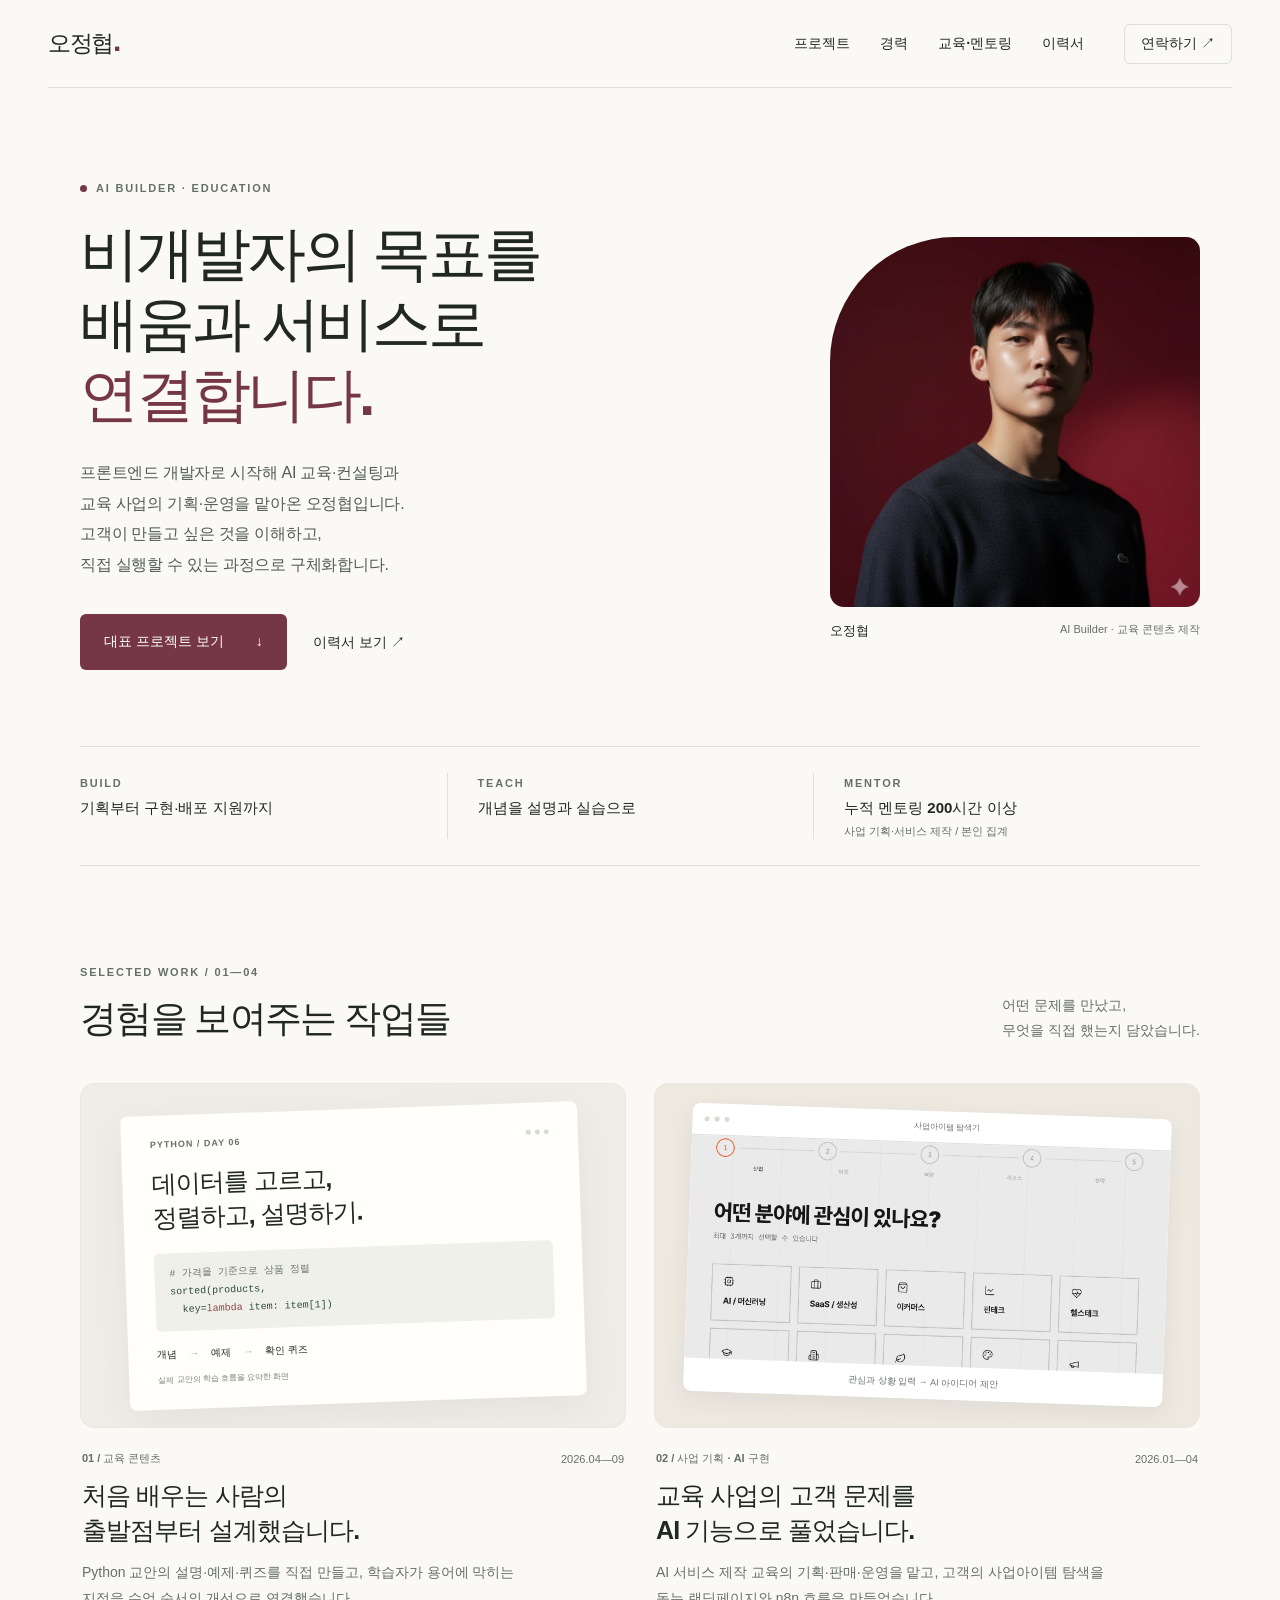
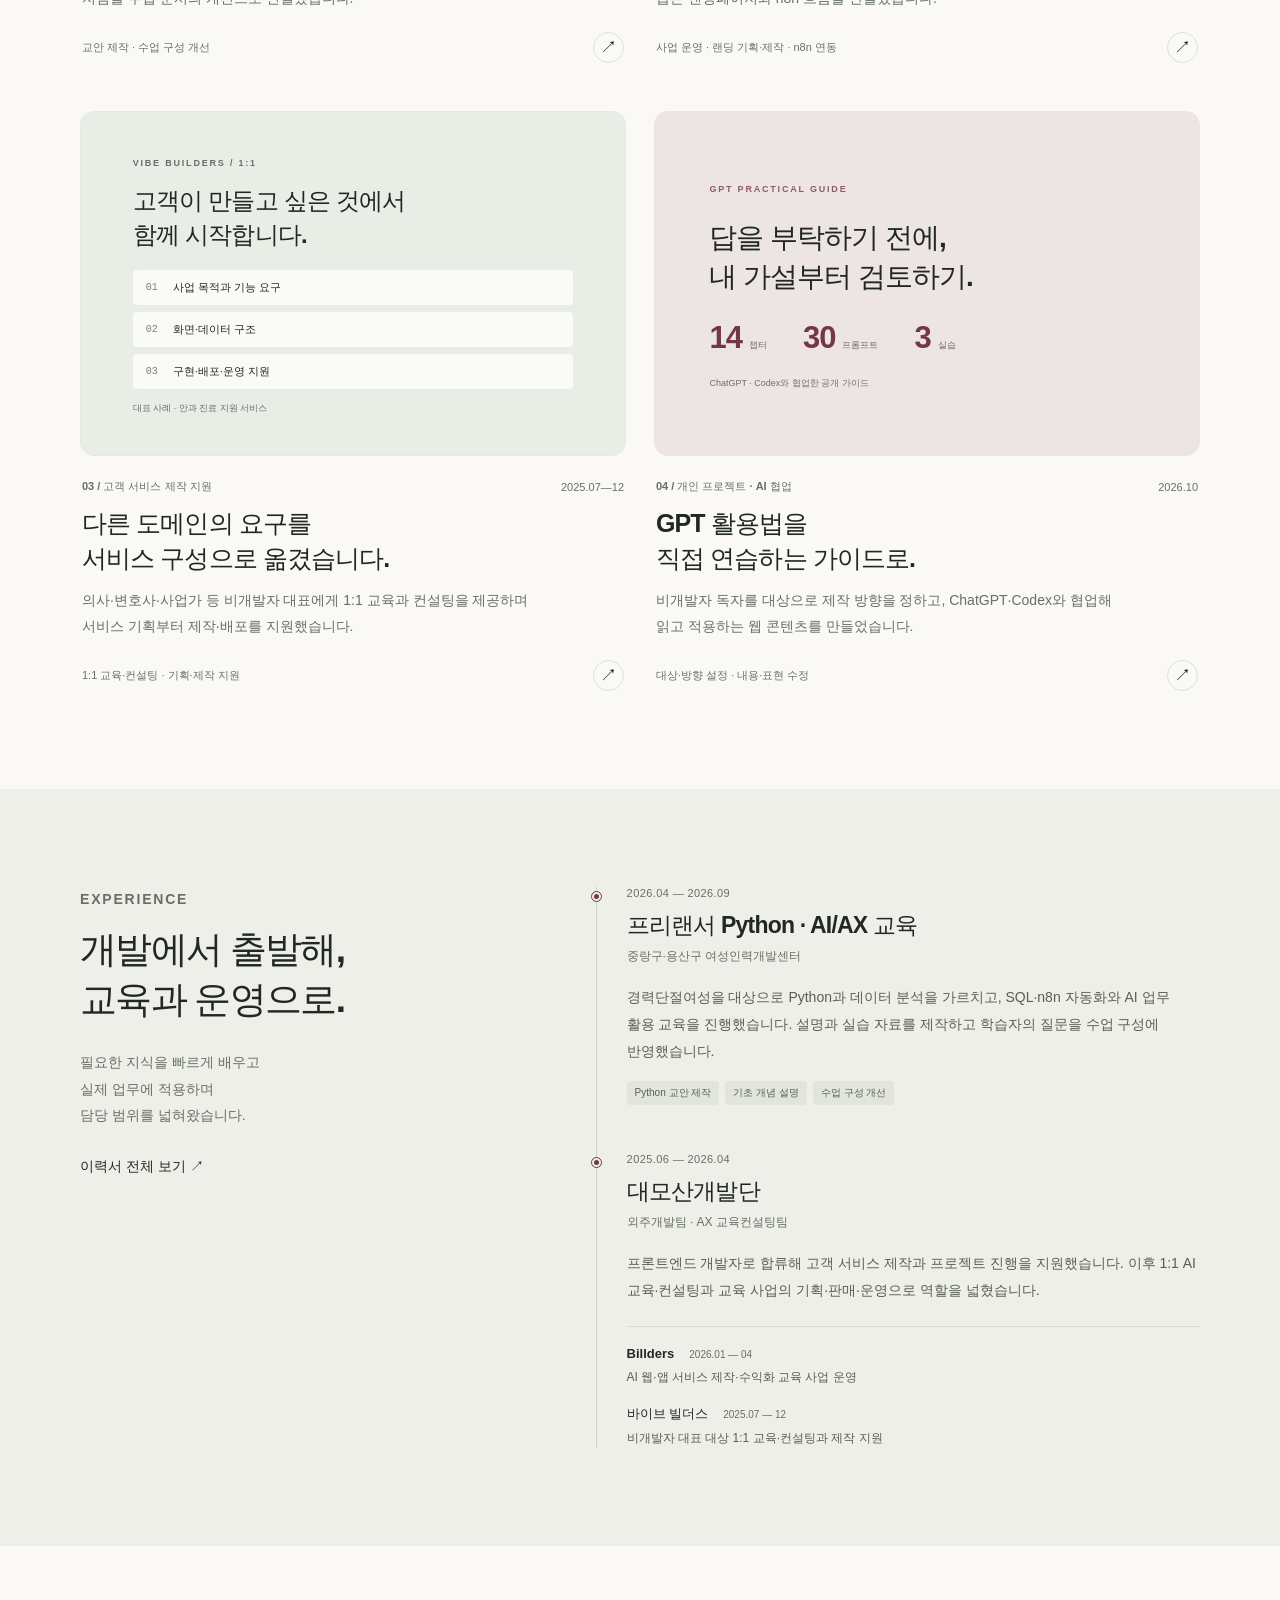
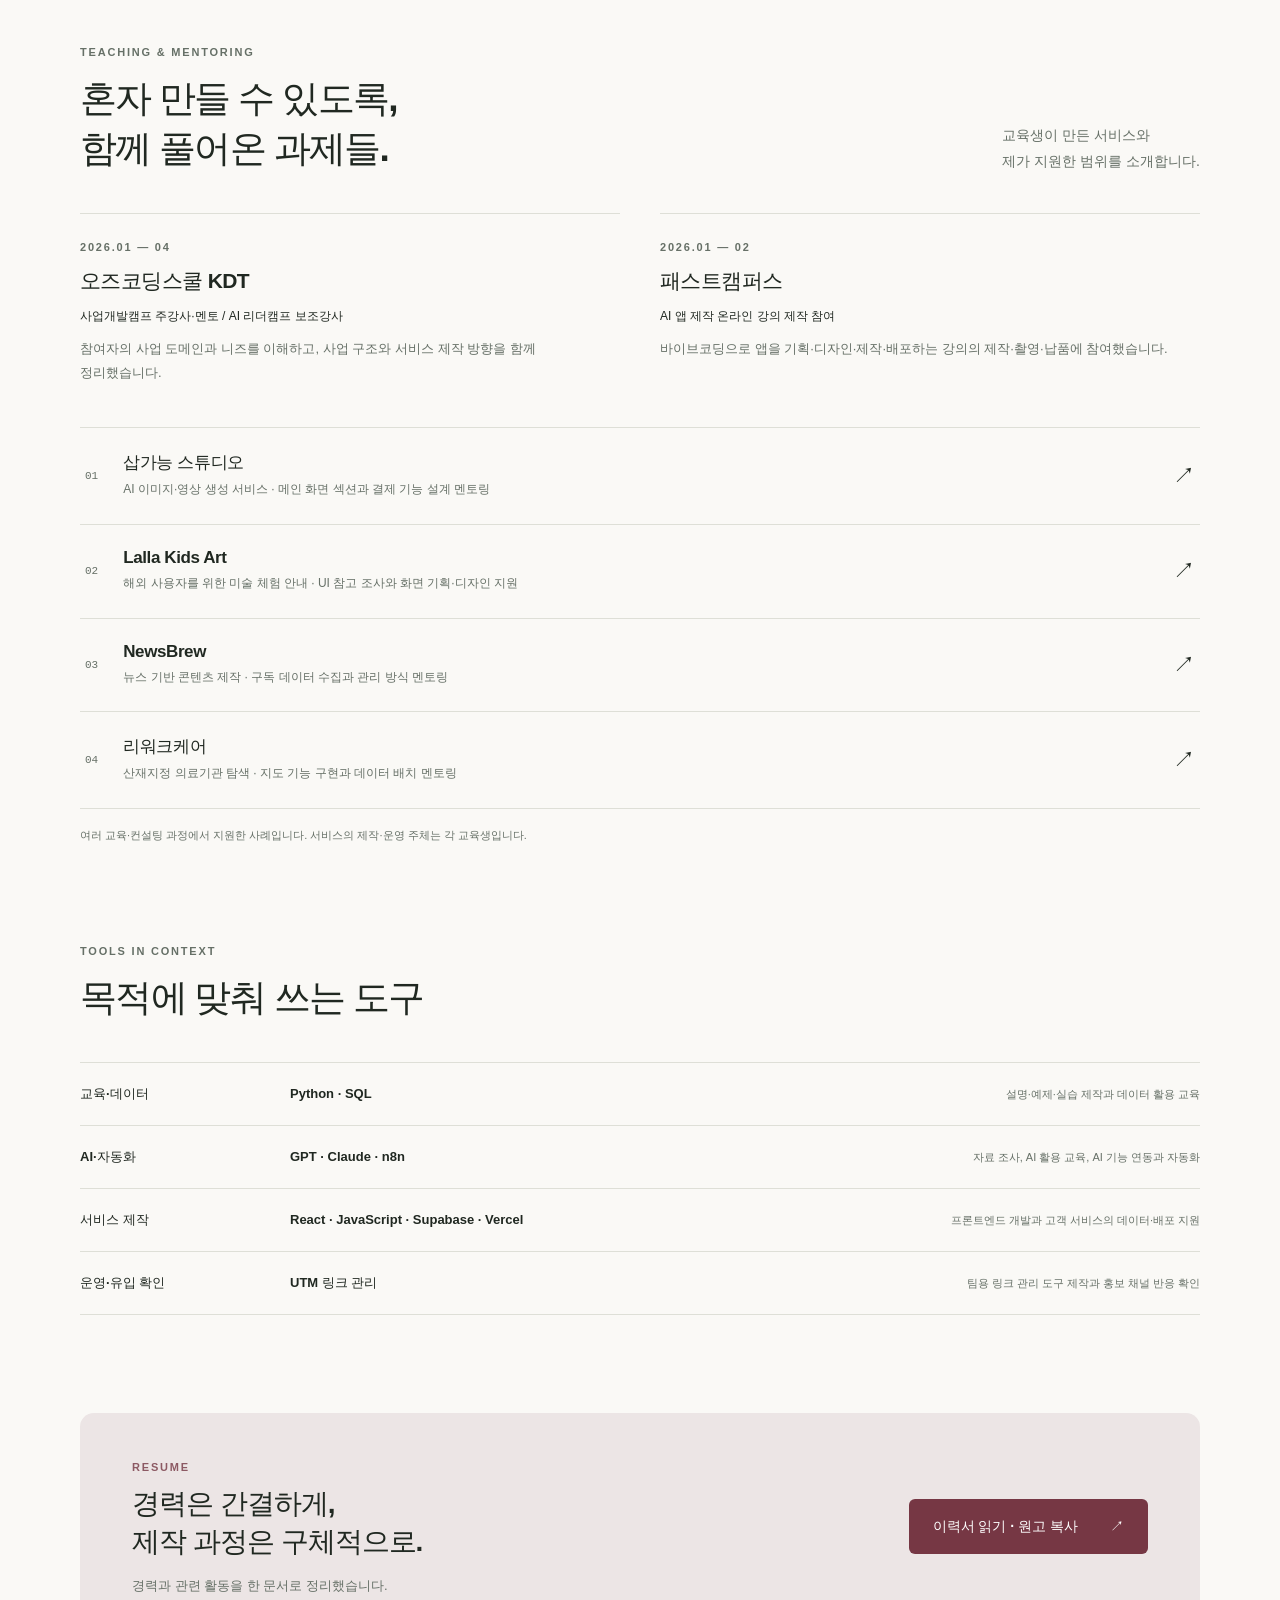
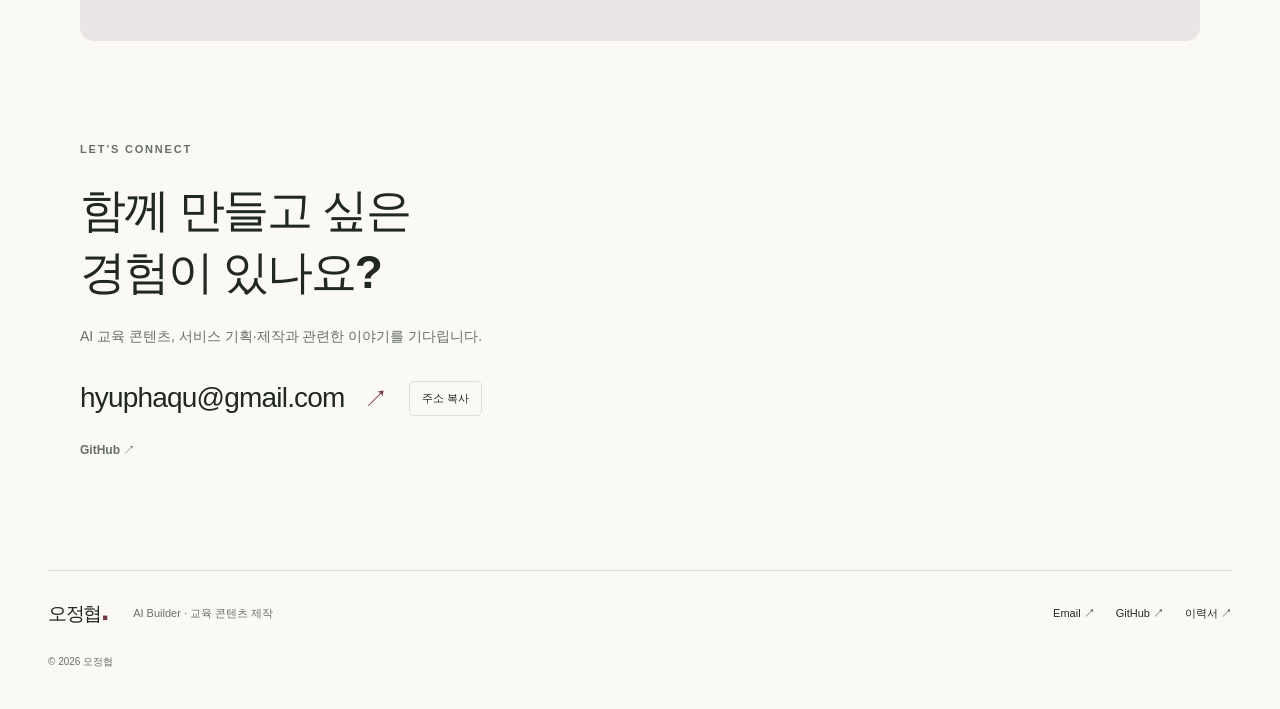
==== index.html @ 207a9ebc "Build personal portfolio with project cases and public resume" ====
<!doctype html>
<html lang="ko"><head><meta charset="utf-8"><meta name="viewport" content="width=device-width,initial-scale=1">
<title>오정협 | AI Builder · 교육 콘텐츠 제작</title><meta name="description" content="비개발자의 목표를 학습과 실제 서비스 제작으로 연결하는 오정협의 포트폴리오. Python 교안, Billders, 1:1 제작 지원과 GPT 실전 가이드를 소개합니다.">
<meta name="theme-color" content="#faf9f6"><link rel="icon" href="assets/favicon.svg" type="image/svg+xml">
<link rel="canonical" href="https://hyuphaqu.github.io/"><meta property="og:type" content="website"><meta property="og:locale" content="ko_KR">
<meta property="og:title" content="오정협 | AI Builder · 교육 콘텐츠 제작"><meta property="og:description" content="비개발자의 목표를 학습과 실제 서비스 제작으로 연결하는 오정협의 포트폴리오. Python 교안, Billders, 1:1 제작 지원과 GPT 실전 가이드를 소개합니다."><meta property="og:url" content="https://hyuphaqu.github.io/">
<meta property="og:image" content="https://hyuphaqu.github.io/assets/profile.webp"><meta name="twitter:card" content="summary">
<link rel="stylesheet" href="assets/style.css"><script defer src="assets/app.js"></script></head><body>
<a class="skip" href="#main">본문으로 건너뛰기</a><header class="header"><a class="brand" href="index.html" aria-label="오정협 홈">오정협<span class="brand-dot">.</span></a>
<button class="menu-button" aria-expanded="false" aria-controls="site-nav">메뉴 <span aria-hidden="true">+</span></button>
<nav id="site-nav" aria-label="주요 메뉴"><a href="index.html#work">프로젝트</a><a href="index.html#career">경력</a><a href="index.html#teaching">교육·멘토링</a><a href="resume/">이력서</a><a class="nav-contact" href="index.html#contact">연락하기 <span aria-hidden="true">↗</span></a></nav></header>
<main id="main"><section class="hero wrap" aria-labelledby="hero-title"><div class="hero-copy"><p class="eyebrow"><span></span> AI BUILDER · EDUCATION</p><h1 id="hero-title">비개발자의 목표를<br>배움과 서비스로<br><em>연결합니다.</em></h1><p class="hero-desc">프론트엔드 개발자로 시작해 AI 교육·컨설팅과<br class="desktop-break"> 교육 사업의 기획·운영을 맡아온 오정협입니다.<br>고객이 만들고 싶은 것을 이해하고,<br class="desktop-break"> 직접 실행할 수 있는 과정으로 구체화합니다.</p><div class="hero-actions"><a class="button primary" href="#work">대표 프로젝트 보기 <span aria-hidden="true">↓</span></a><a class="text-link" href="resume/">이력서 보기 ↗</a></div></div><figure class="hero-portrait"><div class="portrait-wrap"><img src="assets/profile.webp" alt="오정협의 버건디 배경 AI 생성 프로필" width="800" height="800" fetchpriority="high"></div><figcaption><span>오정협</span><span>AI Builder · 교육 콘텐츠 제작</span></figcaption></figure></section>
<div class="intro-strip wrap"><div><span class="mini-label">BUILD</span><p>기획부터 구현·배포 지원까지</p></div><div><span class="mini-label">TEACH</span><p>개념을 설명과 실습으로</p></div><div><span class="mini-label">MENTOR</span><p>누적 멘토링 <strong>200시간 이상</strong><small>사업 기획·서비스 제작 / 본인 집계</small></p></div></div>
<section id="work" class="section wrap"><div class="section-heading"><div><p class="eyebrow">SELECTED WORK / 01—04</p><h2>경험을 보여주는 작업들</h2></div><p>어떤 문제를 만났고,<br>무엇을 직접 했는지 담았습니다.</p></div><div class="project-grid"><a class="project-card education" href="projects/education.html"><div class="project-visual"><div class="lesson-preview"><div class="preview-top"><span>PYTHON / DAY 06</span><i></i><i></i><i></i></div><p>데이터를 고르고,<br>정렬하고, 설명하기.</p><div class="code"><span class="comment"># 가격을 기준으로 상품 정렬</span><br>sorted(products,<br>&nbsp; key=<span class="accent-code">lambda</span> item: item[1])</div><div class="lesson-path"><span>개념</span><b>→</b><span>예제</span><b>→</b><span>확인 퀴즈</span></div><small>실제 교안의 학습 흐름을 요약한 화면</small></div></div><div class="project-info"><div class="project-meta"><span>01 / 교육 콘텐츠</span><time>2026.04—09</time></div><h3>처음 배우는 사람의<br>출발점부터 설계했습니다.</h3><p>Python 교안의 설명·예제·퀴즈를 직접 만들고, 학습자가 용어에 막히는 지점을 수업 순서의 개선으로 연결했습니다.</p><div class="project-bottom"><span>교안 제작 · 수업 구성 개선</span><span class="round-arrow" aria-hidden="true">↗</span></div></div></a><a class="project-card billders" href="projects/billders.html"><div class="project-visual"><div class="browser-preview"><div class="browser-bar"><i></i><i></i><i></i><span>사업아이템 탐색기</span></div><img src="assets/ideafinder.webp" alt="관심 산업을 선택하는 사업아이템 탐색 랜딩페이지" loading="lazy"><div class="preview-caption">관심과 상황 입력 → AI 아이디어 제안</div></div></div><div class="project-info"><div class="project-meta"><span>02 / 사업 기획 · AI 구현</span><time>2026.01—04</time></div><h3>교육 사업의 고객 문제를<br>AI 기능으로 풀었습니다.</h3><p>AI 서비스 제작 교육의 기획·판매·운영을 맡고, 고객의 사업아이템 탐색을 돕는 랜딩페이지와 n8n 흐름을 만들었습니다.</p><div class="project-bottom"><span>사업 운영 · 랜딩 기획·제작 · n8n 연동</span><span class="round-arrow" aria-hidden="true">↗</span></div></div></a><a class="project-card vibe-builders" href="projects/vibe-builders.html"><div class="project-visual"><div class="service-preview"><span class="mini-label">VIBE BUILDERS / 1:1</span><p>고객이 만들고 싶은 것에서<br>함께 시작합니다.</p><div class="service-lines"><div><span>01</span> 사업 목적과 기능 요구</div><div><span>02</span> 화면·데이터 구조</div><div><span>03</span> 구현·배포·운영 지원</div></div><small>대표 사례 · 안과 진료 지원 서비스</small></div></div><div class="project-info"><div class="project-meta"><span>03 / 고객 서비스 제작 지원</span><time>2025.07—12</time></div><h3>다른 도메인의 요구를<br>서비스 구성으로 옮겼습니다.</h3><p>의사·변호사·사업가 등 비개발자 대표에게 1:1 교육과 컨설팅을 제공하며 서비스 기획부터 제작·배포를 지원했습니다.</p><div class="project-bottom"><span>1:1 교육·컨설팅 · 기획·제작 지원</span><span class="round-arrow" aria-hidden="true">↗</span></div></div></a><a class="project-card gpt-guide" href="projects/gpt-guide.html"><div class="project-visual"><div class="guide-preview"><span class="mini-label">GPT PRACTICAL GUIDE</span><p>답을 부탁하기 전에,<br>내 가설부터 검토하기.</p><div class="guide-numbers"><div><strong>14</strong><span>챕터</span></div><div><strong>30</strong><span>프롬프트</span></div><div><strong>3</strong><span>실습</span></div></div><small>ChatGPT · Codex와 협업한 공개 가이드</small></div></div><div class="project-info"><div class="project-meta"><span>04 / 개인 프로젝트 · AI 협업</span><time>2026.10</time></div><h3>GPT 활용법을<br>직접 연습하는 가이드로.</h3><p>비개발자 독자를 대상으로 제작 방향을 정하고, ChatGPT·Codex와 협업해 읽고 적용하는 웹 콘텐츠를 만들었습니다.</p><div class="project-bottom"><span>대상·방향 설정 · 내용·표현 수정</span><span class="round-arrow" aria-hidden="true">↗</span></div></div></a></div></section>
<section id="career" class="section career-section"><div class="wrap career-layout"><div class="section-heading vertical"><p class="eyebrow">EXPERIENCE</p><h2>개발에서 출발해,<br>교육과 운영으로.</h2><p>필요한 지식을 빠르게 배우고<br>실제 업무에 적용하며<br>담당 범위를 넓혀왔습니다.</p><a class="text-link" href="resume/">이력서 전체 보기 ↗</a></div><div class="timeline"><article class="career-entry"><span class="timeline-dot"></span><p class="entry-date">2026.04 — 2026.09</p><h3>프리랜서 Python · AI/AX 교육</h3><p class="entry-org">중랑구·용산구 여성인력개발센터</p><p>경력단절여성을 대상으로 Python과 데이터 분석을 가르치고, SQL·n8n 자동화와 AI 업무 활용 교육을 진행했습니다. 설명과 실습 자료를 제작하고 학습자의 질문을 수업 구성에 반영했습니다.</p><div class="tags"><span>Python 교안 제작</span><span>기초 개념 설명</span><span>수업 구성 개선</span></div></article><article class="career-entry"><span class="timeline-dot"></span><p class="entry-date">2025.06 — 2026.04</p><h3>대모산개발단</h3><p class="entry-org">외주개발팀 · AX 교육컨설팅팀</p><p>프론트엔드 개발자로 합류해 고객 서비스 제작과 프로젝트 진행을 지원했습니다. 이후 1:1 AI 교육·컨설팅과 교육 사업의 기획·판매·운영으로 역할을 넓혔습니다.</p><div class="sub-experience"><div><strong>Billders</strong><span>2026.01 — 04</span><p>AI 웹·앱 서비스 제작·수익화 교육 사업 운영</p></div><div><strong>바이브 빌더스</strong><span>2025.07 — 12</span><p>비개발자 대표 대상 1:1 교육·컨설팅과 제작 지원</p></div></div></article></div></div></section>
<section id="teaching" class="section wrap"><div class="section-heading"><div><p class="eyebrow">TEACHING & MENTORING</p><h2>혼자 만들 수 있도록,<br>함께 풀어온 과제들.</h2></div><p>교육생이 만든 서비스와<br>제가 지원한 범위를 소개합니다.</p></div><div class="teaching-summary"><article><span class="mini-label">2026.01 — 04</span><h3>오즈코딩스쿨 KDT</h3><p>사업개발캠프 주강사·멘토 / AI 리더캠프 보조강사</p><p>참여자의 사업 도메인과 니즈를 이해하고, 사업 구조와 서비스 제작 방향을 함께 정리했습니다.</p></article><article><span class="mini-label">2026.01 — 02</span><h3>패스트캠퍼스</h3><p>AI 앱 제작 온라인 강의 제작 참여</p><p>바이브코딩으로 앱을 기획·디자인·제작·배포하는 강의의 제작·촬영·납품에 참여했습니다.</p></article></div><div class="mentoring-list"><a href="https://www.sappstudio.kr/" target="_blank" rel="noopener noreferrer"><span>01</span><div><h3>삽가능 스튜디오</h3><p>AI 이미지·영상 생성 서비스 · 메인 화면 섹션과 결제 기능 설계 멘토링</p></div><b aria-hidden="true">↗</b></a><a href="https://www.lallakidsart.com/" target="_blank" rel="noopener noreferrer"><span>02</span><div><h3>Lalla Kids Art</h3><p>해외 사용자를 위한 미술 체험 안내 · UI 참고 조사와 화면 기획·디자인 지원</p></div><b aria-hidden="true">↗</b></a><a href="https://news-brew-4fe25e89.base44.app/" target="_blank" rel="noopener noreferrer"><span>03</span><div><h3>NewsBrew</h3><p>뉴스 기반 콘텐츠 제작 · 구독 데이터 수집과 관리 방식 멘토링</p></div><b aria-hidden="true">↗</b></a><a href="https://hospital-data-one.vercel.app/hospitals" target="_blank" rel="noopener noreferrer"><span>04</span><div><h3>리워크케어</h3><p>산재지정 의료기관 탐색 · 지도 기능 구현과 데이터 배치 멘토링</p></div><b aria-hidden="true">↗</b></a></div><p class="caption">여러 교육·컨설팅 과정에서 지원한 사례입니다. 서비스의 제작·운영 주체는 각 교육생입니다.</p></section>
<section class="section skills-section wrap"><div class="section-heading"><div><p class="eyebrow">TOOLS IN CONTEXT</p><h2>목적에 맞춰 쓰는 도구</h2></div></div><dl class="skill-list"><div><dt>교육·데이터</dt><dd><strong>Python · SQL</strong><span>설명·예제·실습 제작과 데이터 활용 교육</span></dd></div><div><dt>AI·자동화</dt><dd><strong>GPT · Claude · n8n</strong><span>자료 조사, AI 활용 교육, AI 기능 연동과 자동화</span></dd></div><div><dt>서비스 제작</dt><dd><strong>React · JavaScript · Supabase · Vercel</strong><span>프론트엔드 개발과 고객 서비스의 데이터·배포 지원</span></dd></div><div><dt>운영·유입 확인</dt><dd><strong>UTM 링크 관리</strong><span>팀용 링크 관리 도구 제작과 홍보 채널 반응 확인</span></dd></div></dl></section>
<section id="resume" class="resume-banner wrap"><div><p class="eyebrow">RESUME</p><h2>경력은 간결하게,<br>제작 과정은 구체적으로.</h2><p>경력과 관련 활동을 한 문서로 정리했습니다.</p></div><a class="button primary" href="resume/">이력서 읽기 · 원고 복사 <span aria-hidden="true">↗</span></a></section>
<section id="contact" class="section contact-section wrap"><p class="eyebrow">LET’S CONNECT</p><h2>함께 만들고 싶은<br>경험이 있나요?</h2><p>AI 교육 콘텐츠, 서비스 기획·제작과 관련한 이야기를 기다립니다.</p><div class="contact-actions"><a class="contact-email" href="mailto:hyuphaqu@gmail.com">hyuphaqu@gmail.com <span aria-hidden="true">↗</span></a><button class="copy-button" data-copy="hyuphaqu@gmail.com" aria-label="이메일 주소 복사">주소 복사</button></div><a class="text-link" href="https://github.com/hyuphaqu" target="_blank" rel="noopener noreferrer">GitHub <span aria-hidden="true">↗</span></a></section></main><footer class="footer"><a class="brand" href="index.html">오정협<span class="brand-dot">.</span></a><p>AI Builder · 교육 콘텐츠 제작</p><div><a href="mailto:hyuphaqu@gmail.com">Email ↗</a><a href="https://github.com/hyuphaqu" target="_blank" rel="noopener noreferrer">GitHub ↗</a><a href="resume/">이력서 ↗</a></div><small>© 2026 오정협</small></footer><div class="toast" role="status" aria-live="polite"></div></body></html>
---- assets/style.css ----
:root{--paper:#faf9f6;--white:#fff;--ink:#202821;--muted:#667067;--line:#dedfd7;--accent:#763744;--accent-dark:#5e2633;--soft:#f2ebe9;--green:#e9ede5;--radius:14px;--max:1120px;font-family:-apple-system,BlinkMacSystemFont,"Apple SD Gothic Neo","Noto Sans KR","Malgun Gothic",sans-serif;color:var(--ink);background:var(--paper);font-synthesis:none;scroll-behavior:smooth;scroll-padding-top:100px}
*{box-sizing:border-box}body{margin:0}a{color:inherit;text-decoration:none}button{font:inherit;cursor:pointer}img{display:block;max-width:100%;height:auto}button,a{-webkit-tap-highlight-color:transparent}::selection{background:#e9d4d9;color:#36171e}a:focus-visible,button:focus-visible{outline:3px solid var(--accent);outline-offset:5px}button{color:inherit}h1,h2,h3,p,figure,dl,dd{margin:0}p{word-break:keep-all;overflow-wrap:anywhere}h1,h2,h3{word-break:keep-all}button:disabled{cursor:default}em{font-style:normal;color:var(--accent)}.wrap{width:min(var(--max),calc(100% - 96px));margin-inline:auto}.header{height:88px;display:flex;justify-content:space-between;align-items:center;width:min(1280px,calc(100% - 96px));margin:auto;border-bottom:1px solid var(--line);position:relative;z-index:10}.brand{font-size:23px;font-weight:800;letter-spacing:-1.3px;white-space:nowrap}.brand-dot{color:var(--accent);font-size:30px;line-height:0}.header nav{display:flex;gap:30px;align-items:center;font-size:14px;font-weight:550}.header nav a{padding-block:9px}.header nav a:hover,.text-link:hover,.back-link:hover{color:var(--accent)}.header nav .nav-contact{margin-left:10px;padding:10px 16px;border:1px solid var(--line);border-radius:6px}.menu-button{display:none}.skip{position:absolute;top:-100px;left:16px;padding:10px;background:var(--ink);color:white;z-index:100}.skip:focus{top:16px}.hero{padding-top:92px;padding-bottom:76px;display:grid;grid-template-columns:1fr 370px;gap:70px;align-items:center}.eyebrow,.mini-label{font-size:11px;letter-spacing:1.8px;font-weight:700;line-height:1.5;color:var(--muted)}.eyebrow{display:flex;align-items:center;gap:9px;margin-bottom:22px}.hero .eyebrow span{width:7px;height:7px;border-radius:50%;background:var(--accent)}h1{font-size:clamp(42px,4.6vw,61px);letter-spacing:-3.2px;line-height:1.2;font-weight:750}.hero-desc{font-size:16px;line-height:1.9;margin-top:28px;color:#525c54;letter-spacing:-.25px}.hero-actions{display:flex;align-items:center;gap:26px;margin-top:34px}.button{display:inline-flex;align-items:center;justify-content:center;gap:32px;font-weight:650;font-size:14px;padding:17px 23px;border-radius:6px;transition:background .15s,transform .15s;border:1px solid transparent;line-height:1.4}.button:hover{transform:translateY(-2px)}.primary{background:var(--accent);color:white}.primary:hover{background:var(--accent-dark)}.secondary{border-color:var(--line);background:transparent}.secondary:hover{background:var(--green)}.text-link{font-size:14px;line-height:1.6;font-weight:650;display:inline-block;text-underline-offset:5px}.hero-portrait{padding-top:28px}.portrait-wrap{border-radius:125px 14px 14px 14px;overflow:hidden;background:#62232d;aspect-ratio:1}.hero-portrait img{width:100%;height:100%;object-fit:cover}.hero-portrait figcaption{display:flex;justify-content:space-between;gap:12px;padding-top:15px;font-size:11px;color:var(--muted)}.hero-portrait figcaption span:first-child{font-size:13px;color:var(--ink);font-weight:700}.intro-strip{display:grid;grid-template-columns:1fr 1fr 1.15fr;border-top:1px solid var(--line);border-bottom:1px solid var(--line);padding-block:26px;gap:30px}.intro-strip>div+div{border-left:1px solid var(--line);padding-left:30px}.intro-strip p{font-size:15px;line-height:1.5;margin-top:6px}.intro-strip small{display:block;font-size:11px;color:var(--muted);margin-top:3px}.intro-strip strong{font-weight:700}.section{padding-block:98px}.section-heading{display:flex;justify-content:space-between;align-items:end;gap:40px;margin-bottom:39px}.section-heading .eyebrow{margin-bottom:13px}h2{font-size:37px;letter-spacing:-1.7px;line-height:1.35;font-weight:700}.section-heading>p{font-size:14px;line-height:1.8;color:var(--muted)}.project-grid{display:grid;grid-template-columns:1fr 1fr;gap:48px 28px}.project-card{display:flex;flex-direction:column;min-width:0}.project-visual{aspect-ratio:1.58;border-radius:var(--radius);overflow:hidden;display:flex;align-items:center;justify-content:center;position:relative;background:#f0ede7;border:1px solid #e9e7e0;transition:transform .25s}.project-card:hover .project-visual{transform:translateY(-4px)}.project-info{padding:23px 2px 0}.project-meta{display:flex;align-items:center;justify-content:space-between;gap:15px;font-size:11px;font-weight:600;color:var(--muted)}.project-meta time{white-space:nowrap;font-size:11px;font-weight:450;font-variant-numeric:tabular-nums}.project-info h3{font-size:25px;letter-spacing:-.9px;line-height:1.4;margin-top:12px}.project-info>p{font-size:14px;color:var(--muted);line-height:1.85;margin-top:12px;max-width:470px}.project-bottom{display:flex;align-items:center;justify-content:space-between;gap:16px;margin-top:20px;font-size:11px;color:var(--muted)}.round-arrow{border:1px solid var(--line);border-radius:50%;width:31px;height:31px;display:grid;place-items:center;font-size:17px;color:var(--ink);transition:background .15s,color .15s}.project-card:hover .round-arrow{background:var(--accent);color:white;border-color:var(--accent)}.lesson-preview{padding:24px 29px;background:#fffefb;width:84%;border-radius:7px;box-shadow:0 12px 40px #343d3210;transform:rotate(-2deg)}.preview-top{display:flex;align-items:center;gap:4px;font-size:9px;font-weight:650;letter-spacing:1px;color:var(--muted)}.preview-top span{margin-right:auto}.preview-top i,.browser-bar i{width:5px;height:5px;background:#d8dbd1;border-radius:50%;display:inline-block}.lesson-preview>p{font-size:25px;line-height:1.35;letter-spacing:-1px;font-weight:700;margin-block:18px}.code{font:10px/1.8 ui-monospace,SFMono-Regular,monospace;background:#eff1e9;padding:12px 15px;border-radius:5px;color:#304c38}.comment{color:#6c766b}.accent-code{color:#91424c}.lesson-path{display:flex;align-items:center;gap:12px;margin-top:16px;font-size:10px}.lesson-path b{color:#a7b2a2;font-weight:400}.lesson-preview>small{font-size:8px;display:block;margin-top:13px;color:#7b8278}.billders .project-visual{background:#ede9e1}.browser-preview{width:88%;border-radius:8px;overflow:hidden;box-shadow:0 8px 22px #342c1712;background:white;transform:rotate(2deg)}.browser-bar{background:#fff;padding:10px 12px;display:flex;gap:5px;align-items:center;border-bottom:1px solid #ddd}.browser-bar span{font-size:8px;color:var(--muted);margin:auto}.browser-preview img{width:100%;aspect-ratio:2.15;object-fit:cover;object-position:top}.preview-caption{font-size:9px;text-align:center;padding:10px;color:var(--muted);background:#fff}.vibe-builders .project-visual{background:#e8ede6}.service-preview{width:81%}.service-preview .mini-label{font-size:9px}.service-preview>p{font-size:24px;line-height:1.4;font-weight:700;letter-spacing:-.8px;margin:14px 0 19px}.service-lines{display:grid;gap:7px}.service-lines>div{display:flex;align-items:center;gap:15px;background:#fafbf7;padding:10px 13px;border-radius:4px;font-size:11px}.service-lines span{color:#75856f;font:10px ui-monospace,monospace}.service-preview>small{font-size:9px;display:block;margin-top:13px;color:var(--muted)}.gpt-guide .project-visual{background:#ece4e5}.guide-preview{width:80%;padding:5px 0}.guide-preview .mini-label{color:#925b65;font-size:9px}.guide-preview>p{font-size:28px;font-weight:700;letter-spacing:-1px;line-height:1.4;margin-top:22px}.guide-numbers{display:flex;margin-top:23px;gap:36px}.guide-numbers>div{display:flex;align-items:baseline;gap:7px}.guide-numbers strong{font-size:31px;font-weight:600;color:var(--accent);letter-spacing:-1px}.guide-numbers span{font-size:9px;color:#776b6b}.guide-preview>small{font-size:9px;color:#776b6b;display:block;margin-top:21px}.career-section{background:#eeefe8}.career-layout{display:grid;grid-template-columns:1fr 1.42fr;gap:90px}.section-heading.vertical{display:block;align-self:start;margin:0}.vertical>p:not(.eyebrow){margin-top:24px;line-height:1.9}.vertical>.text-link{margin-top:26px}.timeline{border-left:1px solid #cdd3c6}.career-entry{padding-left:30px;position:relative;padding-bottom:48px}.career-entry:last-child{padding-bottom:0}.timeline-dot{position:absolute;left:-5px;top:5px;width:9px;height:9px;border-radius:50%;background:var(--accent);border:2px solid #eeefe8;outline:1px solid var(--accent)}.entry-date{font-size:11px;color:var(--muted);font-variant-numeric:tabular-nums;letter-spacing:.4px}.career-entry h3{font-size:23px;letter-spacing:-.8px;line-height:1.4;margin-top:10px}.entry-org{font-size:12px;color:var(--muted);margin-top:7px}.career-entry>p:not(.entry-date):not(.entry-org){font-size:14px;color:#576151;line-height:1.9;margin-top:19px}.tags{display:flex;gap:6px;flex-wrap:wrap;margin-top:17px}.tags>span{font-size:10px;padding:5px 8px;background:#e2e5db;border-radius:4px;color:#576151}.sub-experience{border-top:1px solid #d7dacf;margin-top:22px}.sub-experience>div{padding-top:17px}.sub-experience strong{font-size:13px}.sub-experience span{font-size:10px;color:var(--muted);margin-left:15px}.sub-experience p{font-size:12px;margin-top:5px;color:#576151;line-height:1.7}.teaching-summary{display:grid;grid-template-columns:1fr 1fr;gap:40px;margin-bottom:42px}.teaching-summary article{border-top:1px solid var(--line);padding-top:23px}.teaching-summary h3{font-size:21px;letter-spacing:-.6px;margin-top:12px}.teaching-summary p{font-size:13px;line-height:1.85;color:var(--muted);margin-top:10px}.teaching-summary p:first-of-type{color:var(--ink);font-size:12px}.mentoring-list{border-top:1px solid var(--line)}.mentoring-list>a{display:flex;gap:25px;align-items:center;padding:23px 5px;border-bottom:1px solid var(--line);transition:padding .15s}.mentoring-list>a:hover{padding-inline:12px;color:var(--accent)}.mentoring-list>a>span{font-size:11px;color:var(--muted);font-family:ui-monospace,monospace}.mentoring-list h3{font-size:17px;letter-spacing:-.4px}.mentoring-list p{font-size:12px;color:var(--muted);line-height:1.8;margin-top:5px}.mentoring-list b{margin-left:auto;font-size:22px;font-weight:400}.caption{font-size:11px;color:var(--muted);line-height:1.85;margin-top:16px}.skills-section{padding-top:0}.skill-list{border-top:1px solid var(--line)}.skill-list>div{display:grid;grid-template-columns:180px 1fr;border-bottom:1px solid var(--line);padding:22px 0;align-items:baseline;gap:30px}.skill-list dt{font-size:13px;font-weight:600}.skill-list dd{display:flex;justify-content:space-between;gap:25px;font-size:12px;align-items:baseline}.skill-list strong{font-size:13px;font-weight:550}.skill-list dd span{font-size:11px;color:var(--muted)}.resume-banner{display:flex;align-items:center;justify-content:space-between;background:#ece5e5;padding:46px 52px;border-radius:var(--radius);gap:30px}.resume-banner h2{font-size:28px;letter-spacing:-1px}.resume-banner p:last-child{font-size:13px;color:var(--muted);margin-top:16px}.resume-banner .eyebrow{margin-bottom:10px;color:#8c5963}.contact-section{padding-top:100px;padding-bottom:110px}.contact-section h2{font-size:46px;letter-spacing:-2px}.contact-section>p:not(.eyebrow){font-size:14px;color:var(--muted);margin-top:21px;line-height:1.8}.contact-actions{display:flex;align-items:center;gap:22px;margin-top:31px;flex-wrap:wrap}.contact-email{font-size:28px;font-weight:500;letter-spacing:-.8px}.contact-email span{color:var(--accent);font-size:24px;margin-left:12px}.copy-button{border:1px solid var(--line);border-radius:5px;background:transparent;padding:9px 12px;font-size:11px;white-space:nowrap}.copy-button:hover{background:var(--green)}.contact-section>.text-link{margin-top:25px;color:var(--muted);font-size:12px}.footer{border-top:1px solid var(--line);width:min(1280px,calc(100% - 96px));margin:auto;padding:30px 0 40px;display:flex;align-items:center;gap:25px;flex-wrap:wrap}.footer .brand{font-size:19px}.footer p{font-size:11px;color:var(--muted)}.footer>div{margin-left:auto;display:flex;gap:21px;font-size:11px}.footer small{font-size:10px;color:var(--muted);width:100%;margin-top:3px}.toast{position:fixed;left:50%;bottom:25px;transform:translate(-50%,15px);opacity:0;pointer-events:none;color:white;background:var(--ink);padding:13px 20px;border-radius:7px;font-size:13px;transition:.2s;z-index:100;max-width:calc(100% - 30px);text-align:center}.toast.show{opacity:1;transform:translate(-50%,0)}
.case-main{padding-top:38px}.back-link{font-size:12px;color:var(--muted)}.case-hero{padding:52px 0 43px;border-bottom:1px solid var(--line)}.case-hero h1{font-size:47px;line-height:1.3;letter-spacing:-2.4px;max-width:900px}.case-lead{font-size:18px;color:var(--muted);line-height:1.9;max-width:760px;margin-top:24px}.case-facts{display:grid;grid-template-columns:1fr 1fr;gap:26px 40px;margin-top:39px;max-width:850px}.case-facts dt{font-size:10px;color:var(--muted);letter-spacing:.4px;margin-bottom:8px}.case-facts dd{font-size:13px;line-height:1.8}.case-body{max-width:850px;margin:auto}.case-section{padding:61px 0 59px;border-bottom:1px solid var(--line)}.case-section h2{font-size:32px;letter-spacing:-1.4px;line-height:1.4}.case-section>p:not(.eyebrow):not(.caption){font-size:15px;line-height:2;margin-top:22px;color:#535e54}.case-section .eyebrow{margin-bottom:16px}.case-section>.text-link,.case-section>.button{margin-top:25px}.case-section .caption{margin-top:20px}.case-section code{font:13px ui-monospace,monospace;background:#ecefe7;padding:2px 4px;border-radius:3px}.case-section.takeaway{border-bottom:0}.evidence{margin:30px 0}.evidence>a{display:block;background:#f1f0eb;border:1px solid var(--line);border-radius:8px;padding:16px;overflow:hidden}.evidence img{width:100%;border-radius:2px}.evidence figcaption{font-size:11px;color:var(--muted);line-height:1.8;margin-top:12px}.evidence figcaption span{display:block;color:#7f857c;font-size:10px}.step-flow{display:flex;align-items:stretch;gap:13px;margin:29px 0;background:#eeefe8;padding:25px;border-radius:8px}.step-flow>div{flex:1;min-width:0}.step-flow b{display:block;font-size:10px;color:var(--accent);font-family:ui-monospace,monospace}.step-flow strong{display:block;font-size:16px;line-height:1.4;margin-top:10px}.step-flow span{display:block;font-size:11px;color:var(--muted);line-height:1.7;margin-top:6px}.step-flow i{align-self:center;font-size:18px;color:#939f8f;font-style:normal}.comparison{display:grid;grid-template-columns:1fr 1fr;margin-top:28px;border-top:1px solid var(--line);border-bottom:1px solid var(--line)}.comparison>div{padding:25px 24px 25px 0}.comparison>div+div{padding-left:24px;border-left:1px solid var(--line)}.comparison h3{font-size:18px;line-height:1.6;letter-spacing:-.5px;margin-top:12px}.comparison p{font-size:13px;line-height:1.9;color:var(--muted);margin-top:10px}.journey{display:grid;grid-template-columns:1fr 1fr;gap:12px;margin-top:28px}.journey>div{background:#eeefe8;padding:22px;border-radius:6px;display:flex;flex-direction:column;gap:9px}.journey strong{font-size:13px}.journey span{font-size:12px;line-height:1.9;color:var(--muted)}.journey .journey-goal{grid-column:span 2;background:#ece5e5}.role-list{margin-top:28px;border-top:1px solid var(--line)}.role-list>div{display:grid;grid-template-columns:140px 1fr;gap:20px;border-bottom:1px solid var(--line);padding:20px 0;font-size:13px;line-height:1.9}.role-list dt{font-weight:650}.role-list dd{color:var(--muted)}.question-list{margin-top:28px}.question-list article{display:grid;grid-template-columns:35px 1fr;gap:7px 15px;padding:23px 0;border-top:1px solid var(--line)}.question-list span{font-size:12px;color:var(--accent);grid-row:span 2}.question-list h3{font-size:18px;line-height:1.6}.question-list p{font-size:13px;line-height:1.9;color:var(--muted)}.guide-totals{display:grid;grid-template-columns:repeat(4,1fr);border-block:1px solid var(--line);padding:30px 0;margin-top:30px}.guide-totals>div{display:flex;flex-direction:column;gap:10px}.guide-totals strong{font-size:43px;color:var(--accent);font-weight:600;letter-spacing:-2px}.guide-totals span{font-size:12px;color:var(--muted)}.next-project{border-top:1px solid var(--line);margin-top:35px;padding:32px 0 65px;display:grid;grid-template-columns:1fr auto;gap:13px}.next-project>span{font-size:11px;color:var(--muted);grid-column:1}.next-project strong{font-size:24px;line-height:1.5;letter-spacing:-.8px}.next-project b{grid-column:2;grid-row:1/3;align-self:center;font-size:35px;font-weight:400}.next-project:hover{color:var(--accent)}
.resume-shell{max-width:900px;padding-block:55px 80px}.resume-tools{display:flex;gap:10px;justify-content:space-between;align-items:center;margin-bottom:35px;flex-wrap:wrap}.resume-tools p{font-size:12px;color:var(--muted);line-height:1.8}.resume-tool-actions{display:flex;gap:8px;flex-wrap:wrap}.resume-tool-actions .button{padding:12px 16px;font-size:12px;gap:12px}.resume-document{background:#fff;padding:60px 58px;border:1px solid var(--line);box-shadow:0 5px 30px #25302205}.resume-document h1{font-size:40px;letter-spacing:-1.8px}.resume-role{font-size:16px;font-weight:650;margin-top:14px}.resume-contacts{display:flex;gap:5px 15px;flex-wrap:wrap;font-size:12px;color:var(--muted);margin-top:23px;line-height:1.8}.resume-intro{border-top:1px solid var(--ink);padding-top:23px;margin-top:26px;font-size:14px;line-height:1.95;color:#4a544c}.resume-document section{margin-top:38px}.resume-document h2{font-size:12px;letter-spacing:2.2px;border-bottom:1px solid var(--line);padding-bottom:10px;margin-bottom:22px;color:#5f6a60}.resume-document h3{font-size:19px;letter-spacing:-.5px;line-height:1.5}.resume-item{margin-top:25px}.resume-item:first-of-type{margin-top:0}.resume-item-heading{display:flex;justify-content:space-between;gap:20px;align-items:baseline}.resume-item-heading time{font-size:11px;color:var(--muted);white-space:nowrap}.resume-item .role{font-size:12px;color:var(--muted);margin-top:5px;line-height:1.8}.resume-item .summary{font-size:13px;line-height:1.95;color:#5c665d;margin-top:11px}.resume-item ul{margin:12px 0 0;padding-left:17px;font-size:13px;line-height:1.9}.resume-item li+li{margin-top:8px}.resume-skills{display:grid;gap:13px}.resume-skills>div{display:grid;grid-template-columns:115px 1fr;gap:15px;font-size:12px;line-height:1.85}.resume-skills dt{color:var(--muted)}.resume-links{font-size:12px;line-height:1.9;display:grid;gap:8px}.resume-links a{text-decoration:underline;text-underline-offset:4px}.resume-footnote{font-size:11px;color:var(--muted);line-height:1.9;margin-top:20px}
@media(min-width:1500px){.hero{padding-top:110px;padding-bottom:90px;gap:110px;grid-template-columns:1fr 380px}.header{height:96px}.hero-portrait{padding-top:25px}}
@media(max-width:1050px){.header nav{gap:20px}.hero{grid-template-columns:1fr 310px;gap:45px;padding-top:70px}.hero h1{font-size:49px}.hero-desc{font-size:15px}.hero-actions{gap:20px}.hero-actions .button{padding:15px 19px;gap:20px}.career-layout{gap:60px}.skill-list>div{grid-template-columns:140px 1fr}.skill-list dd{display:grid;gap:5px}.guide-preview>p{font-size:25px}.lesson-preview{padding:21px 24px}.lesson-preview>p{font-size:23px}.guide-numbers{gap:28px}.service-preview>p{font-size:22px}}
@media(max-width:800px){.wrap{width:calc(100% - 48px)}.header{width:calc(100% - 48px);height:74px}.header nav{gap:17px;font-size:12px}.header nav .nav-contact{margin-left:0;padding:8px 10px}.hero{grid-template-columns:1fr 250px;gap:35px;padding-top:60px;padding-bottom:55px}.hero h1{font-size:40px;letter-spacing:-2.2px}.hero-desc{font-size:14px}.hero-actions{align-items:start;flex-direction:column;gap:16px;margin-top:25px}.hero-portrait figcaption{display:block}.hero-portrait figcaption span{display:block;line-height:1.7}.intro-strip{gap:15px}.intro-strip>div+div{padding-left:15px}.intro-strip p{font-size:12px}.intro-strip small{font-size:9px}.section{padding-block:70px}.section-heading h2{font-size:30px}.section-heading>p{font-size:12px}.project-grid{gap:36px 22px}.project-info h3{font-size:21px}.project-info>p{font-size:12px}.project-meta{font-size:10px;display:block;line-height:1.9}.project-meta time{font-size:10px}.project-bottom{font-size:9px}.round-arrow{width:27px;height:27px;flex:none}.project-visual{aspect-ratio:1.25}.lesson-preview{padding:18px 17px;width:87%}.lesson-preview>p{font-size:21px;margin-block:13px}.lesson-path{gap:8px;font-size:9px}.lesson-preview>small{font-size:7px}.code{font-size:9px;padding:9px 10px}.preview-top{font-size:8px}.browser-preview{width:90%}.browser-preview img{aspect-ratio:1.6;object-position:top left;object-fit:cover}.preview-caption{font-size:8px}.service-preview{width:83%}.service-preview>p{font-size:21px}.service-lines>div{font-size:10px;padding:9px 10px}.guide-preview>p{font-size:23px}.guide-numbers{gap:22px;margin-top:18px}.guide-numbers>div{display:block}.guide-numbers span{display:block}.guide-numbers strong{font-size:27px}.guide-preview>small{font-size:8px;margin-top:16px}.career-layout{grid-template-columns:1fr 1.4fr;gap:40px}.career-layout h2{font-size:29px}.career-entry{padding-left:22px}.career-entry h3{font-size:20px}.career-entry>p:not(.entry-date):not(.entry-org){font-size:12px}.vertical>p:not(.eyebrow){font-size:12px}.teaching-summary{gap:28px}.teaching-summary h3{font-size:19px}.teaching-summary p{font-size:12px}.resume-banner{padding:35px;gap:25px}.resume-banner h2{font-size:25px}.resume-banner .button{padding:15px;gap:15px;font-size:12px}.contact-section h2{font-size:38px}.contact-email{font-size:25px}.footer{width:calc(100% - 48px);gap:20px}.footer p{font-size:10px}.case-hero h1{font-size:38px}.case-lead{font-size:16px}.case-section h2{font-size:29px}.case-section>p:not(.eyebrow):not(.caption){font-size:14px}.resume-document{padding:42px 34px}.resume-shell{padding-top:35px}.skills-section{padding-top:0}}
@media(max-width:600px){.header{height:68px}.header .brand{font-size:22px}.menu-button{display:flex;gap:15px;align-items:center;padding:8px 0 8px 12px;border:0;background:transparent;font-size:12px}.menu-button span{font-size:22px;line-height:1;font-weight:300;transition:transform .2s}.menu-button[aria-expanded=true] span{transform:rotate(45deg)}.header nav{position:absolute;display:none;top:67px;left:-24px;right:-24px;background:var(--paper);padding:20px 24px 24px;border-bottom:1px solid var(--line);box-shadow:0 15px 15px #20282008;flex-direction:column;align-items:stretch;gap:4px;font-size:14px}.header nav.open{display:flex}.header nav a{padding:13px 0}.header nav .nav-contact{border:0;padding:13px 0;margin:0;color:var(--accent)}.hero{display:flex;flex-direction:column;align-items:stretch;gap:34px;padding-top:46px;padding-bottom:35px}.hero .eyebrow{font-size:10px;margin-bottom:22px}.hero h1{font-size:46px;line-height:1.2;letter-spacing:-2.7px}.hero-desc{font-size:14px;line-height:1.95;margin-top:25px}.desktop-break{display:none}.hero-actions{flex-direction:row;align-items:center;gap:23px;flex-wrap:wrap;margin-top:28px}.hero-actions .button{font-size:12px;padding:15px 17px;gap:19px}.hero-actions .text-link{font-size:12px}.hero-portrait{padding:0;display:flex;gap:21px;align-items:center}.portrait-wrap{width:112px;flex:none;aspect-ratio:1;border-radius:32px 6px 6px 6px}.hero-portrait figcaption{padding:0}.hero-portrait figcaption span:first-child{font-size:16px}.hero-portrait figcaption span:last-child{font-size:11px;margin-top:3px}.intro-strip{grid-template-columns:1fr;padding:20px 0;gap:14px}.intro-strip>div{display:grid;grid-template-columns:70px 1fr;align-items:baseline;gap:12px}.intro-strip>div+div{padding-left:0;border:0}.intro-strip .mini-label{font-size:10px}.intro-strip p{margin:0;font-size:13px}.intro-strip small{font-size:10px;margin-top:3px}.section{padding-block:57px}.section-heading{align-items:start;display:block;margin-bottom:28px}.section-heading h2{font-size:29px;letter-spacing:-1.4px}.section-heading>p{margin-top:17px;font-size:12px;line-height:1.8}.section-heading>p br{display:none}.eyebrow{font-size:10px;letter-spacing:1.5px}.project-grid{grid-template-columns:1fr;gap:34px}.project-visual{aspect-ratio:1.5}.project-meta{display:flex;font-size:10px}.project-info{padding-top:18px}.project-info h3{font-size:24px;letter-spacing:-.9px;margin-top:9px}.project-info>p{font-size:13px;line-height:1.9;margin-top:10px}.project-bottom{font-size:10px;margin-top:16px}.lesson-preview{width:82%;padding:20px 22px}.lesson-preview>p{font-size:24px}.code{font-size:9px}.preview-top{font-size:8px}.lesson-path{font-size:9px;gap:12px;margin-top:12px}.lesson-preview>small{font-size:7px;margin-top:10px}.browser-preview{width:86%}.browser-preview img{aspect-ratio:2.1}.browser-bar{padding:8px 10px}.preview-caption{padding:8px}.service-preview>p{font-size:23px;margin:12px 0 14px}.service-lines{gap:6px}.service-lines>div{font-size:10px;padding:8px 11px}.service-preview>small{font-size:8px;margin-top:11px}.guide-preview>p{font-size:27px;margin-top:18px}.guide-numbers{gap:34px;margin-top:20px}.guide-numbers>div{display:flex;gap:7px}.guide-numbers strong{font-size:31px}.guide-numbers span{font-size:9px}.guide-preview>small{font-size:8px;margin-top:19px}.career-layout{grid-template-columns:1fr;gap:33px}.career-layout h2{font-size:30px}.vertical>p:not(.eyebrow){font-size:13px;margin-top:17px}.vertical>p br{display:none}.vertical>.text-link{margin-top:17px;font-size:12px}.timeline{margin-left:4px}.career-entry{padding-left:23px;padding-bottom:34px}.career-entry h3{font-size:21px}.career-entry>p:not(.entry-date):not(.entry-org){font-size:13px;margin-top:14px}.teaching-summary{grid-template-columns:1fr;gap:27px;margin-bottom:30px}.teaching-summary p{font-size:13px}.teaching-summary article{padding-top:20px}.mentoring-list>a{gap:16px;padding-block:21px}.mentoring-list h3{font-size:16px}.mentoring-list p{font-size:11px;line-height:1.8}.mentoring-list>a>span{font-size:10px}.mentoring-list b{font-size:21px}.caption{font-size:10px}.skills-section{padding-top:0}.skill-list>div{grid-template-columns:1fr;gap:9px;padding-block:20px}.skill-list dt{font-size:11px;color:var(--muted)}.skill-list strong{font-size:13px}.skill-list dd span{font-size:11px}.resume-banner{flex-direction:column;align-items:stretch;padding:30px 26px;gap:25px}.resume-banner h2{font-size:26px}.resume-banner p:last-child{font-size:12px;margin-top:12px}.resume-banner .button{align-self:start}.contact-section h2{font-size:37px}.contact-section>p:not(.eyebrow){font-size:12px;line-height:1.9;max-width:285px}.contact-email{font-size:23px;letter-spacing:-.7px}.contact-email span{font-size:20px;margin-left:5px}.contact-actions{gap:17px;margin-top:25px}.copy-button{font-size:10px;padding:8px 10px}.footer{padding:26px 0;gap:14px}.footer p{width:calc(100% - 100px);margin-left:auto;text-align:right;font-size:9px}.footer>div{margin-left:0;width:100%;font-size:10px;gap:22px}.footer small{font-size:9px;margin-top:4px}.case-main{padding-top:25px}.back-link{font-size:11px}.case-hero{padding:36px 0 31px}.case-hero .eyebrow{font-size:9px}.case-hero h1{font-size:33px;line-height:1.4;letter-spacing:-1.7px}.case-lead{font-size:14px;line-height:1.95;margin-top:20px}.case-facts{grid-template-columns:1fr;gap:17px;margin-top:29px}.case-facts>div{display:grid;grid-template-columns:70px 1fr;gap:13px}.case-facts dt{font-size:10px;line-height:1.8;margin:0}.case-facts dd{font-size:12px;line-height:1.9}.case-section{padding:40px 0}.case-section .eyebrow{font-size:9px;margin-bottom:14px}.case-section h2{font-size:26px;letter-spacing:-1.2px;line-height:1.45}.case-section>p:not(.eyebrow):not(.caption){font-size:13px;line-height:2;margin-top:19px}.step-flow{flex-direction:column;padding:22px;gap:12px;margin:23px 0}.step-flow>div{display:grid;grid-template-columns:25px 1fr;gap:5px 10px}.step-flow strong{font-size:15px;margin:0}.step-flow b{grid-row:span 2;padding-top:4px}.step-flow span{grid-column:2;font-size:11px;margin:0}.step-flow i{transform:rotate(90deg);font-size:17px;margin:0;align-self:start;margin-left:29px}.comparison{grid-template-columns:1fr;margin-top:24px}.comparison>div{padding:23px 0}.comparison>div+div{border-left:0;border-top:1px solid var(--line);padding-left:0}.comparison h3{font-size:17px;margin-top:10px}.comparison p{font-size:12px}.comparison .mini-label{font-size:10px}.evidence{margin:24px 0}.evidence>a{padding:8px}.evidence figcaption{font-size:10px}.evidence figcaption span{font-size:9px}.journey{grid-template-columns:1fr}.journey .journey-goal{grid-column:auto}.journey>div{padding:19px}.journey span{font-size:11px}.role-list>div{grid-template-columns:1fr;gap:6px;padding-block:17px;font-size:12px}.question-list article{grid-template-columns:23px 1fr;gap:7px 10px}.question-list h3{font-size:17px}.question-list p{font-size:12px}.guide-totals{grid-template-columns:1fr 1fr;gap:30px}.guide-totals strong{font-size:37px}.guide-totals span{font-size:11px}.next-project{margin-top:15px;padding:26px 0 45px}.next-project strong{font-size:20px}.next-project b{font-size:27px}.resume-shell{width:calc(100% - 28px);padding-block:28px 50px}.resume-tools{gap:16px;margin-inline:10px;margin-bottom:23px}.resume-document{padding:32px 23px}.resume-document h1{font-size:34px}.resume-role{font-size:13px;line-height:1.7}.resume-contacts{font-size:11px;margin-top:18px}.resume-intro{font-size:12px;line-height:1.95;margin-top:21px;padding-top:21px}.resume-document section{margin-top:30px}.resume-document h2{font-size:10px;letter-spacing:1.8px;margin-bottom:18px}.resume-item-heading{display:block}.resume-item-heading h3{font-size:17px}.resume-item-heading time{font-size:10px;display:block;margin-top:5px}.resume-item .role{font-size:11px}.resume-item .summary,.resume-item ul{font-size:12px}.resume-item li+li{margin-top:8px}.resume-skills>div{grid-template-columns:1fr;gap:3px;font-size:11px}.resume-links{font-size:11px;overflow-wrap:anywhere}.resume-footnote{font-size:10px}}
@media(max-width:360px){.wrap{width:calc(100% - 36px)}.header{width:calc(100% - 36px)}.hero h1{font-size:41px}.hero-actions{gap:17px}.project-visual{aspect-ratio:1.35}.contact-email{font-size:21px}.lesson-preview>p{font-size:22px}.service-preview>p{font-size:21px}.guide-preview>p{font-size:24px}}
@media(prefers-reduced-motion:reduce){:root{scroll-behavior:auto}*,*:before,*:after{animation:none!important;transition:none!important}}
@media print{body{background:#fff}.header,.footer,.resume-tools,.toast,.skip{display:none!important}.resume-shell{width:100%;max-width:none;padding:0}.resume-document{padding:0;border:0;box-shadow:none;font-size:10pt}.resume-document h1{font-size:25pt}.resume-document h2{font-size:10pt}.resume-document section{margin-top:22px}.resume-item{break-inside:avoid}.resume-item ul,.resume-item .summary,.resume-intro{font-size:10pt}.resume-document a{color:#000;text-decoration:none}@page{size:A4;margin:18mm}}
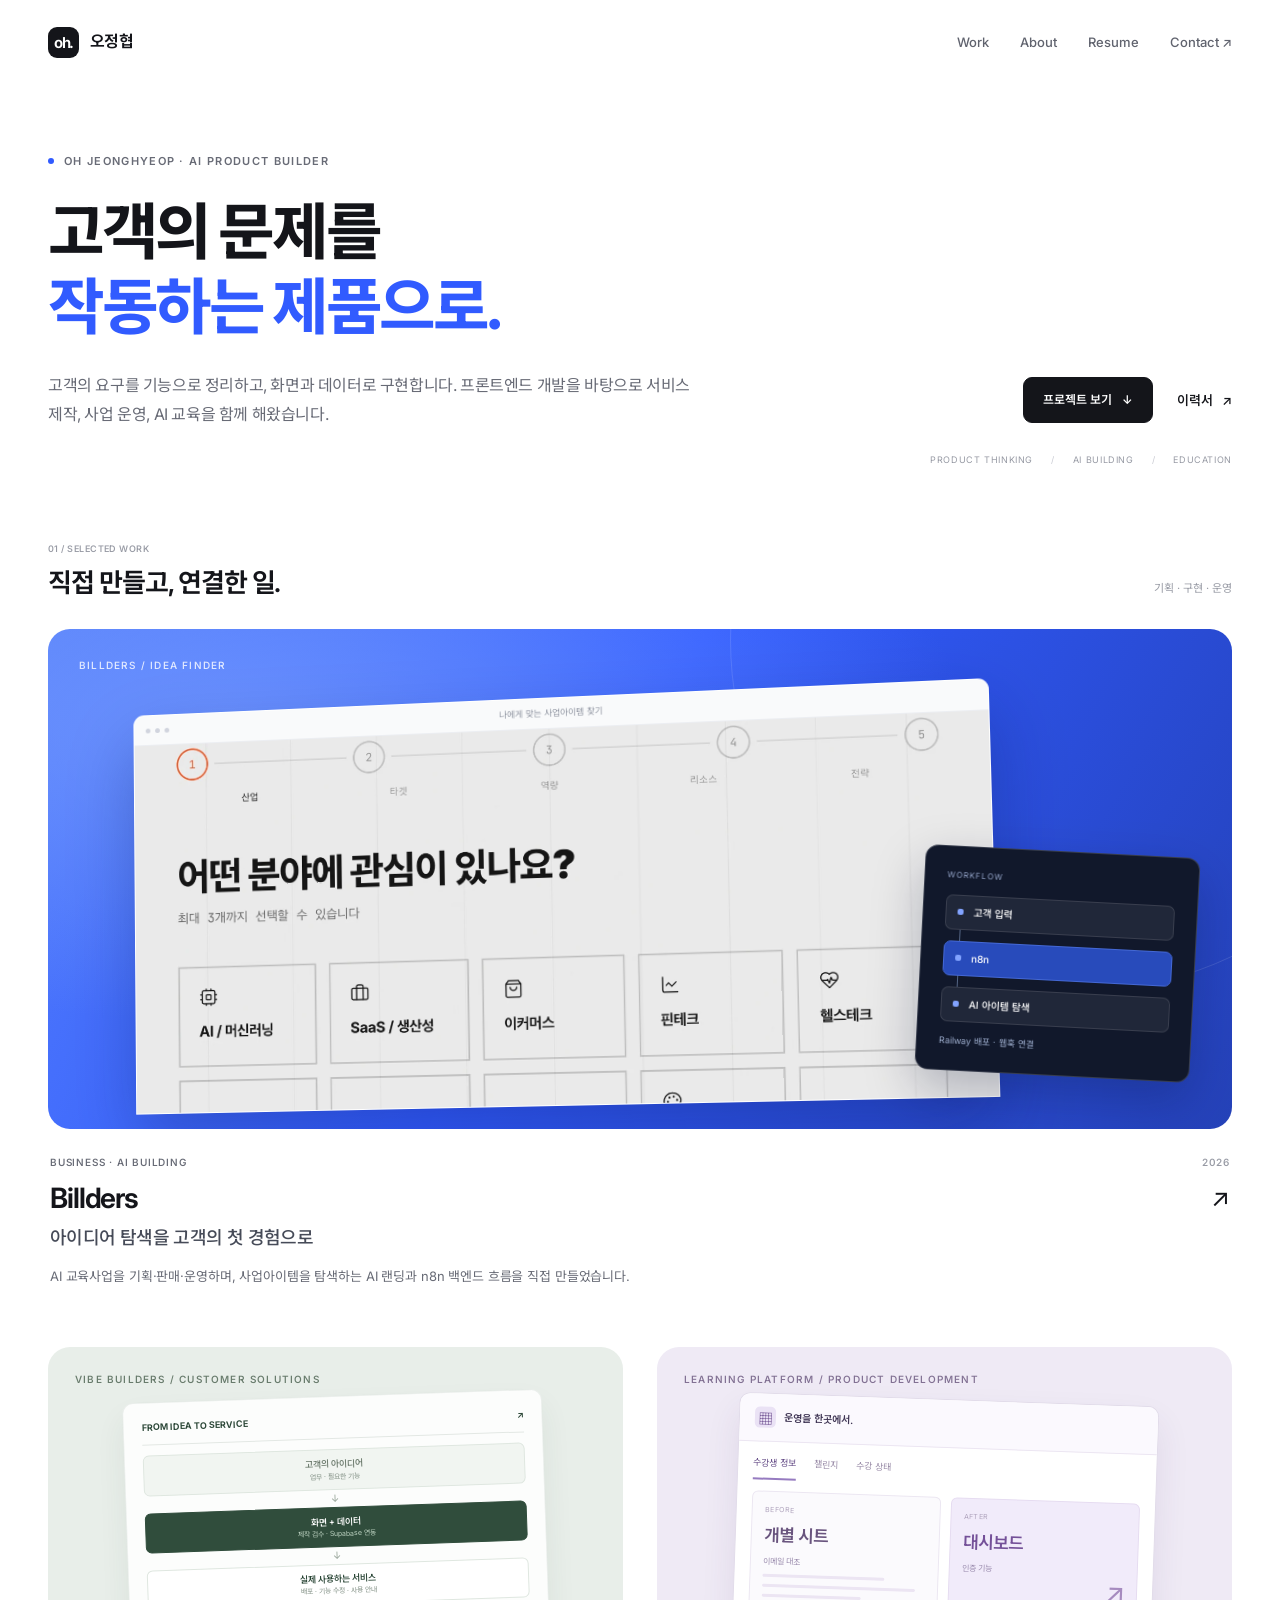
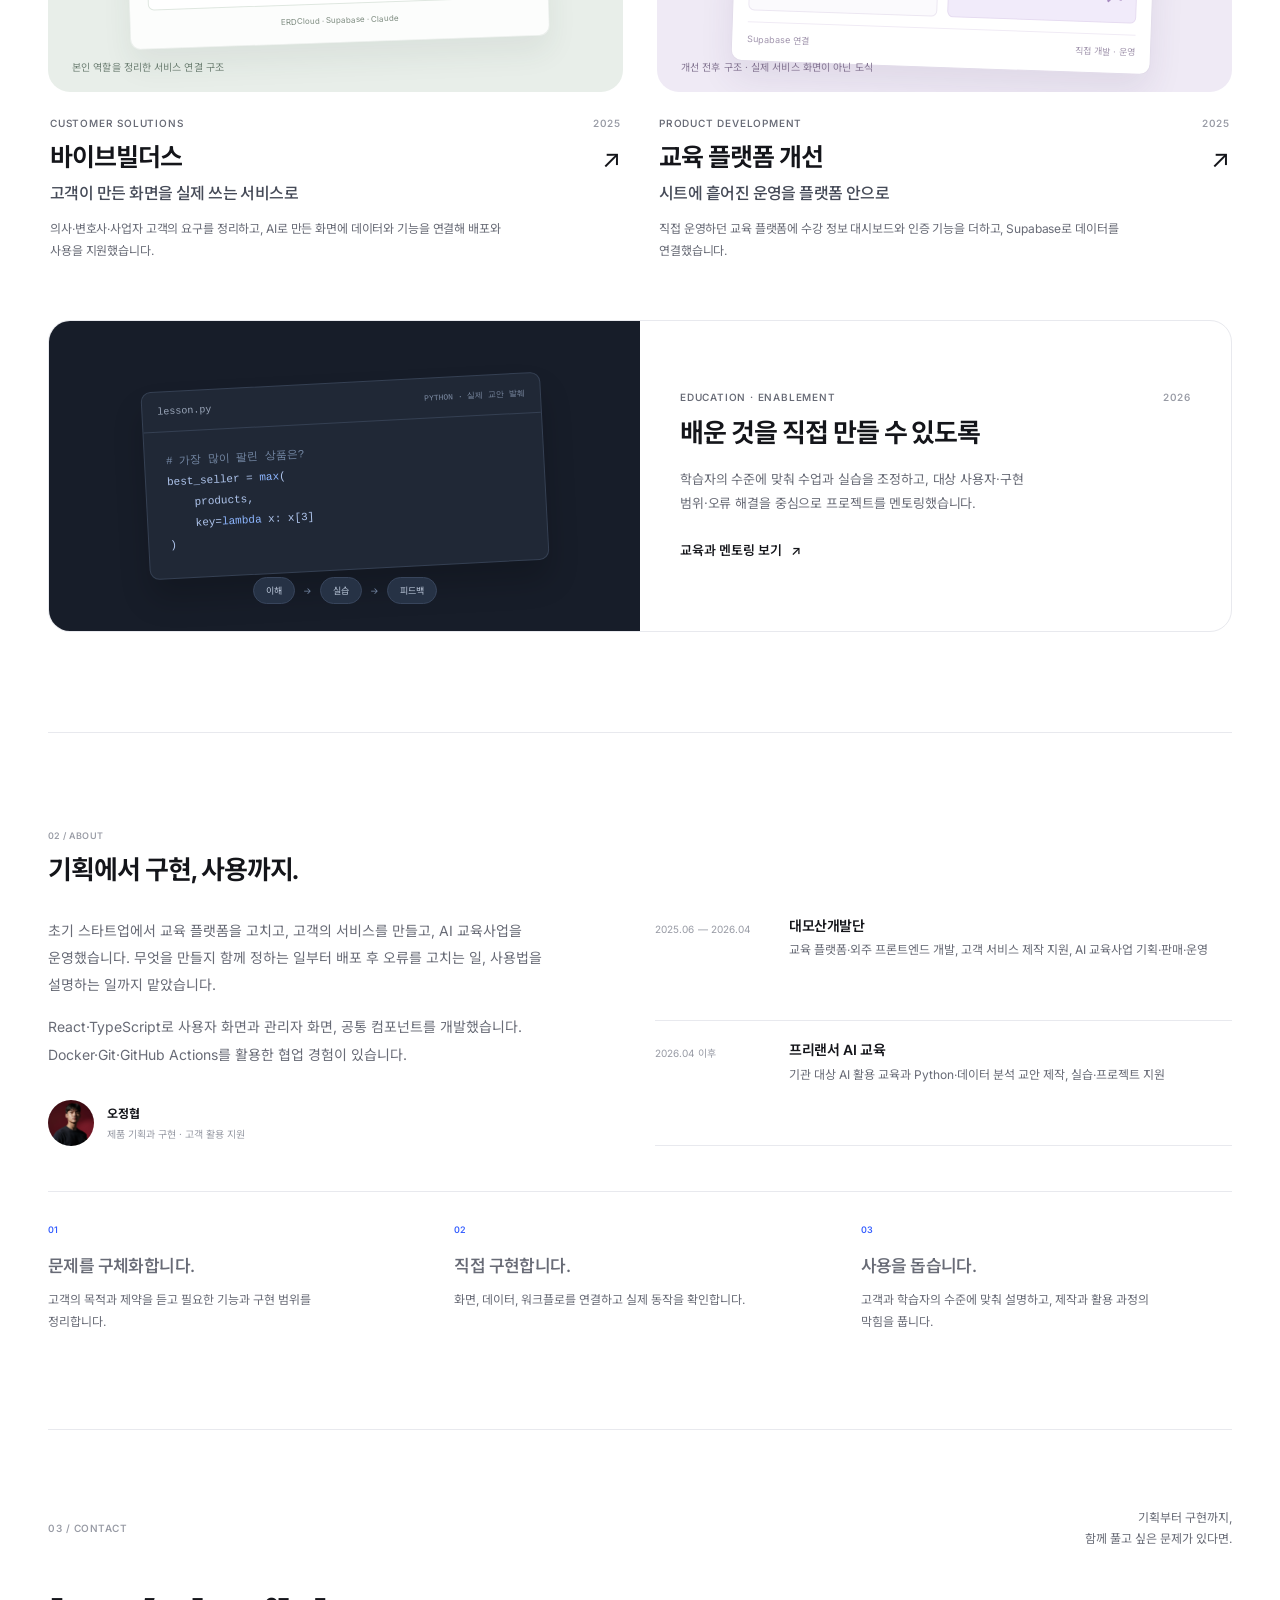
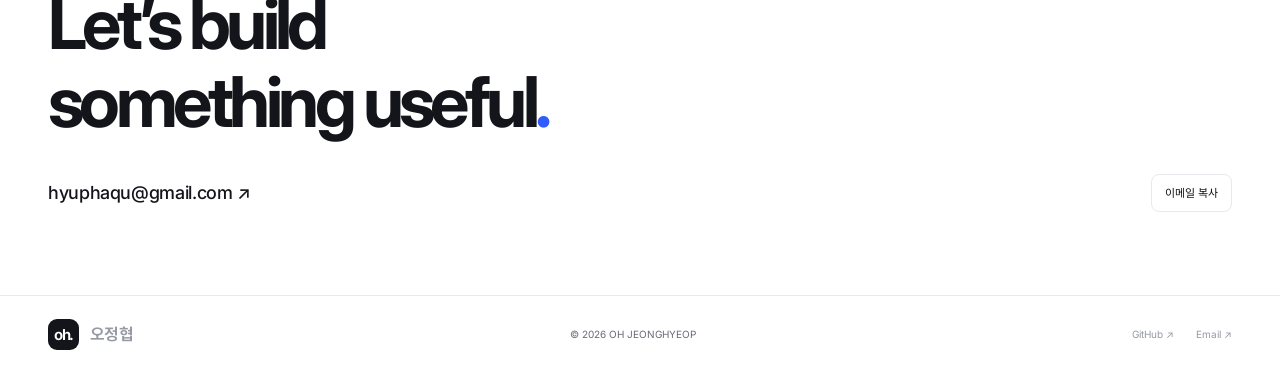
==== commit a02f6796: "Publish redesigned portfolio and project case studies" ====
--- a/index.html
+++ b/index.html
@@ -1,19 +1,5 @@
-<!doctype html>
-<html lang="ko"><head><meta charset="utf-8"><meta name="viewport" content="width=device-width,initial-scale=1">
-<title>오정협 | AI Builder · 교육 콘텐츠 제작</title><meta name="description" content="비개발자의 목표를 학습과 실제 서비스 제작으로 연결하는 오정협의 포트폴리오. Python 교안, Billders, 1:1 제작 지원과 GPT 실전 가이드를 소개합니다.">
-<meta name="theme-color" content="#faf9f6"><link rel="icon" href="assets/favicon.svg" type="image/svg+xml">
-<link rel="canonical" href="https://hyuphaqu.github.io/"><meta property="og:type" content="website"><meta property="og:locale" content="ko_KR">
-<meta property="og:title" content="오정협 | AI Builder · 교육 콘텐츠 제작"><meta property="og:description" content="비개발자의 목표를 학습과 실제 서비스 제작으로 연결하는 오정협의 포트폴리오. Python 교안, Billders, 1:1 제작 지원과 GPT 실전 가이드를 소개합니다."><meta property="og:url" content="https://hyuphaqu.github.io/">
-<meta property="og:image" content="https://hyuphaqu.github.io/assets/profile.webp"><meta name="twitter:card" content="summary">
-<link rel="stylesheet" href="assets/style.css"><script defer src="assets/app.js"></script></head><body>
-<a class="skip" href="#main">본문으로 건너뛰기</a><header class="header"><a class="brand" href="index.html" aria-label="오정협 홈">오정협<span class="brand-dot">.</span></a>
-<button class="menu-button" aria-expanded="false" aria-controls="site-nav">메뉴 <span aria-hidden="true">+</span></button>
-<nav id="site-nav" aria-label="주요 메뉴"><a href="index.html#work">프로젝트</a><a href="index.html#career">경력</a><a href="index.html#teaching">교육·멘토링</a><a href="resume/">이력서</a><a class="nav-contact" href="index.html#contact">연락하기 <span aria-hidden="true">↗</span></a></nav></header>
-<main id="main"><section class="hero wrap" aria-labelledby="hero-title"><div class="hero-copy"><p class="eyebrow"><span></span> AI BUILDER · EDUCATION</p><h1 id="hero-title">비개발자의 목표를<br>배움과 서비스로<br><em>연결합니다.</em></h1><p class="hero-desc">프론트엔드 개발자로 시작해 AI 교육·컨설팅과<br class="desktop-break"> 교육 사업의 기획·운영을 맡아온 오정협입니다.<br>고객이 만들고 싶은 것을 이해하고,<br class="desktop-break"> 직접 실행할 수 있는 과정으로 구체화합니다.</p><div class="hero-actions"><a class="button primary" href="#work">대표 프로젝트 보기 <span aria-hidden="true">↓</span></a><a class="text-link" href="resume/">이력서 보기 ↗</a></div></div><figure class="hero-portrait"><div class="portrait-wrap"><img src="assets/profile.webp" alt="오정협의 버건디 배경 AI 생성 프로필" width="800" height="800" fetchpriority="high"></div><figcaption><span>오정협</span><span>AI Builder · 교육 콘텐츠 제작</span></figcaption></figure></section>
-<div class="intro-strip wrap"><div><span class="mini-label">BUILD</span><p>기획부터 구현·배포 지원까지</p></div><div><span class="mini-label">TEACH</span><p>개념을 설명과 실습으로</p></div><div><span class="mini-label">MENTOR</span><p>누적 멘토링 <strong>200시간 이상</strong><small>사업 기획·서비스 제작 / 본인 집계</small></p></div></div>
-<section id="work" class="section wrap"><div class="section-heading"><div><p class="eyebrow">SELECTED WORK / 01—04</p><h2>경험을 보여주는 작업들</h2></div><p>어떤 문제를 만났고,<br>무엇을 직접 했는지 담았습니다.</p></div><div class="project-grid"><a class="project-card education" href="projects/education.html"><div class="project-visual"><div class="lesson-preview"><div class="preview-top"><span>PYTHON / DAY 06</span><i></i><i></i><i></i></div><p>데이터를 고르고,<br>정렬하고, 설명하기.</p><div class="code"><span class="comment"># 가격을 기준으로 상품 정렬</span><br>sorted(products,<br>&nbsp; key=<span class="accent-code">lambda</span> item: item[1])</div><div class="lesson-path"><span>개념</span><b>→</b><span>예제</span><b>→</b><span>확인 퀴즈</span></div><small>실제 교안의 학습 흐름을 요약한 화면</small></div></div><div class="project-info"><div class="project-meta"><span>01 / 교육 콘텐츠</span><time>2026.04—09</time></div><h3>처음 배우는 사람의<br>출발점부터 설계했습니다.</h3><p>Python 교안의 설명·예제·퀴즈를 직접 만들고, 학습자가 용어에 막히는 지점을 수업 순서의 개선으로 연결했습니다.</p><div class="project-bottom"><span>교안 제작 · 수업 구성 개선</span><span class="round-arrow" aria-hidden="true">↗</span></div></div></a><a class="project-card billders" href="projects/billders.html"><div class="project-visual"><div class="browser-preview"><div class="browser-bar"><i></i><i></i><i></i><span>사업아이템 탐색기</span></div><img src="assets/ideafinder.webp" alt="관심 산업을 선택하는 사업아이템 탐색 랜딩페이지" loading="lazy"><div class="preview-caption">관심과 상황 입력 → AI 아이디어 제안</div></div></div><div class="project-info"><div class="project-meta"><span>02 / 사업 기획 · AI 구현</span><time>2026.01—04</time></div><h3>교육 사업의 고객 문제를<br>AI 기능으로 풀었습니다.</h3><p>AI 서비스 제작 교육의 기획·판매·운영을 맡고, 고객의 사업아이템 탐색을 돕는 랜딩페이지와 n8n 흐름을 만들었습니다.</p><div class="project-bottom"><span>사업 운영 · 랜딩 기획·제작 · n8n 연동</span><span class="round-arrow" aria-hidden="true">↗</span></div></div></a><a class="project-card vibe-builders" href="projects/vibe-builders.html"><div class="project-visual"><div class="service-preview"><span class="mini-label">VIBE BUILDERS / 1:1</span><p>고객이 만들고 싶은 것에서<br>함께 시작합니다.</p><div class="service-lines"><div><span>01</span> 사업 목적과 기능 요구</div><div><span>02</span> 화면·데이터 구조</div><div><span>03</span> 구현·배포·운영 지원</div></div><small>대표 사례 · 안과 진료 지원 서비스</small></div></div><div class="project-info"><div class="project-meta"><span>03 / 고객 서비스 제작 지원</span><time>2025.07—12</time></div><h3>다른 도메인의 요구를<br>서비스 구성으로 옮겼습니다.</h3><p>의사·변호사·사업가 등 비개발자 대표에게 1:1 교육과 컨설팅을 제공하며 서비스 기획부터 제작·배포를 지원했습니다.</p><div class="project-bottom"><span>1:1 교육·컨설팅 · 기획·제작 지원</span><span class="round-arrow" aria-hidden="true">↗</span></div></div></a><a class="project-card gpt-guide" href="projects/gpt-guide.html"><div class="project-visual"><div class="guide-preview"><span class="mini-label">GPT PRACTICAL GUIDE</span><p>답을 부탁하기 전에,<br>내 가설부터 검토하기.</p><div class="guide-numbers"><div><strong>14</strong><span>챕터</span></div><div><strong>30</strong><span>프롬프트</span></div><div><strong>3</strong><span>실습</span></div></div><small>ChatGPT · Codex와 협업한 공개 가이드</small></div></div><div class="project-info"><div class="project-meta"><span>04 / 개인 프로젝트 · AI 협업</span><time>2026.10</time></div><h3>GPT 활용법을<br>직접 연습하는 가이드로.</h3><p>비개발자 독자를 대상으로 제작 방향을 정하고, ChatGPT·Codex와 협업해 읽고 적용하는 웹 콘텐츠를 만들었습니다.</p><div class="project-bottom"><span>대상·방향 설정 · 내용·표현 수정</span><span class="round-arrow" aria-hidden="true">↗</span></div></div></a></div></section>
-<section id="career" class="section career-section"><div class="wrap career-layout"><div class="section-heading vertical"><p class="eyebrow">EXPERIENCE</p><h2>개발에서 출발해,<br>교육과 운영으로.</h2><p>필요한 지식을 빠르게 배우고<br>실제 업무에 적용하며<br>담당 범위를 넓혀왔습니다.</p><a class="text-link" href="resume/">이력서 전체 보기 ↗</a></div><div class="timeline"><article class="career-entry"><span class="timeline-dot"></span><p class="entry-date">2026.04 — 2026.09</p><h3>프리랜서 Python · AI/AX 교육</h3><p class="entry-org">중랑구·용산구 여성인력개발센터</p><p>경력단절여성을 대상으로 Python과 데이터 분석을 가르치고, SQL·n8n 자동화와 AI 업무 활용 교육을 진행했습니다. 설명과 실습 자료를 제작하고 학습자의 질문을 수업 구성에 반영했습니다.</p><div class="tags"><span>Python 교안 제작</span><span>기초 개념 설명</span><span>수업 구성 개선</span></div></article><article class="career-entry"><span class="timeline-dot"></span><p class="entry-date">2025.06 — 2026.04</p><h3>대모산개발단</h3><p class="entry-org">외주개발팀 · AX 교육컨설팅팀</p><p>프론트엔드 개발자로 합류해 고객 서비스 제작과 프로젝트 진행을 지원했습니다. 이후 1:1 AI 교육·컨설팅과 교육 사업의 기획·판매·운영으로 역할을 넓혔습니다.</p><div class="sub-experience"><div><strong>Billders</strong><span>2026.01 — 04</span><p>AI 웹·앱 서비스 제작·수익화 교육 사업 운영</p></div><div><strong>바이브 빌더스</strong><span>2025.07 — 12</span><p>비개발자 대표 대상 1:1 교육·컨설팅과 제작 지원</p></div></div></article></div></div></section>
-<section id="teaching" class="section wrap"><div class="section-heading"><div><p class="eyebrow">TEACHING & MENTORING</p><h2>혼자 만들 수 있도록,<br>함께 풀어온 과제들.</h2></div><p>교육생이 만든 서비스와<br>제가 지원한 범위를 소개합니다.</p></div><div class="teaching-summary"><article><span class="mini-label">2026.01 — 04</span><h3>오즈코딩스쿨 KDT</h3><p>사업개발캠프 주강사·멘토 / AI 리더캠프 보조강사</p><p>참여자의 사업 도메인과 니즈를 이해하고, 사업 구조와 서비스 제작 방향을 함께 정리했습니다.</p></article><article><span class="mini-label">2026.01 — 02</span><h3>패스트캠퍼스</h3><p>AI 앱 제작 온라인 강의 제작 참여</p><p>바이브코딩으로 앱을 기획·디자인·제작·배포하는 강의의 제작·촬영·납품에 참여했습니다.</p></article></div><div class="mentoring-list"><a href="https://www.sappstudio.kr/" target="_blank" rel="noopener noreferrer"><span>01</span><div><h3>삽가능 스튜디오</h3><p>AI 이미지·영상 생성 서비스 · 메인 화면 섹션과 결제 기능 설계 멘토링</p></div><b aria-hidden="true">↗</b></a><a href="https://www.lallakidsart.com/" target="_blank" rel="noopener noreferrer"><span>02</span><div><h3>Lalla Kids Art</h3><p>해외 사용자를 위한 미술 체험 안내 · UI 참고 조사와 화면 기획·디자인 지원</p></div><b aria-hidden="true">↗</b></a><a href="https://news-brew-4fe25e89.base44.app/" target="_blank" rel="noopener noreferrer"><span>03</span><div><h3>NewsBrew</h3><p>뉴스 기반 콘텐츠 제작 · 구독 데이터 수집과 관리 방식 멘토링</p></div><b aria-hidden="true">↗</b></a><a href="https://hospital-data-one.vercel.app/hospitals" target="_blank" rel="noopener noreferrer"><span>04</span><div><h3>리워크케어</h3><p>산재지정 의료기관 탐색 · 지도 기능 구현과 데이터 배치 멘토링</p></div><b aria-hidden="true">↗</b></a></div><p class="caption">여러 교육·컨설팅 과정에서 지원한 사례입니다. 서비스의 제작·운영 주체는 각 교육생입니다.</p></section>
-<section class="section skills-section wrap"><div class="section-heading"><div><p class="eyebrow">TOOLS IN CONTEXT</p><h2>목적에 맞춰 쓰는 도구</h2></div></div><dl class="skill-list"><div><dt>교육·데이터</dt><dd><strong>Python · SQL</strong><span>설명·예제·실습 제작과 데이터 활용 교육</span></dd></div><div><dt>AI·자동화</dt><dd><strong>GPT · Claude · n8n</strong><span>자료 조사, AI 활용 교육, AI 기능 연동과 자동화</span></dd></div><div><dt>서비스 제작</dt><dd><strong>React · JavaScript · Supabase · Vercel</strong><span>프론트엔드 개발과 고객 서비스의 데이터·배포 지원</span></dd></div><div><dt>운영·유입 확인</dt><dd><strong>UTM 링크 관리</strong><span>팀용 링크 관리 도구 제작과 홍보 채널 반응 확인</span></dd></div></dl></section>
-<section id="resume" class="resume-banner wrap"><div><p class="eyebrow">RESUME</p><h2>경력은 간결하게,<br>제작 과정은 구체적으로.</h2><p>경력과 관련 활동을 한 문서로 정리했습니다.</p></div><a class="button primary" href="resume/">이력서 읽기 · 원고 복사 <span aria-hidden="true">↗</span></a></section>
-<section id="contact" class="section contact-section wrap"><p class="eyebrow">LET’S CONNECT</p><h2>함께 만들고 싶은<br>경험이 있나요?</h2><p>AI 교육 콘텐츠, 서비스 기획·제작과 관련한 이야기를 기다립니다.</p><div class="contact-actions"><a class="contact-email" href="mailto:hyuphaqu@gmail.com">hyuphaqu@gmail.com <span aria-hidden="true">↗</span></a><button class="copy-button" data-copy="hyuphaqu@gmail.com" aria-label="이메일 주소 복사">주소 복사</button></div><a class="text-link" href="https://github.com/hyuphaqu" target="_blank" rel="noopener noreferrer">GitHub <span aria-hidden="true">↗</span></a></section></main><footer class="footer"><a class="brand" href="index.html">오정협<span class="brand-dot">.</span></a><p>AI Builder · 교육 콘텐츠 제작</p><div><a href="mailto:hyuphaqu@gmail.com">Email ↗</a><a href="https://github.com/hyuphaqu" target="_blank" rel="noopener noreferrer">GitHub ↗</a><a href="resume/">이력서 ↗</a></div><small>© 2026 오정협</small></footer><div class="toast" role="status" aria-live="polite"></div></body></html>+<!doctype html><html lang="ko"><head><meta charset="utf-8"><meta name="viewport" content="width=device-width,initial-scale=1"><title>오정협 — AI Product Builder</title><meta name="description" content="고객의 문제를 작동하는 제품으로. 오정협의 서비스 기획·AI 구현·교육 포트폴리오."><meta name="theme-color" content="#ffffff"><meta property="og:title" content="오정협 — AI Product Builder"><meta property="og:description" content="고객의 문제를 작동하는 제품으로. 직접 기획하고 구현한 프로젝트를 소개합니다."><link rel="icon" href="assets/favicon.svg" type="image/svg+xml"><link rel="stylesheet" href="assets/site.css"><script defer src="assets/site.js"></script></head><body><a class="skip-link" href="#main">본문으로 건너뛰기</a><header class="site-header"><div class="container header-inner"><a class="brand" href="index.html" aria-label="오정협 홈"><span class="brand-mark" aria-hidden="true">oh.</span><span class="wordmark">오정협</span></a><button class="menu-button" aria-controls="site-nav" aria-expanded="false" aria-label="메뉴 열기">메뉴 <span>+</span></button><nav id="site-nav" aria-label="주요 메뉴"><a class="nav-link" href="index.html#work">Work</a><a class="nav-link" href="index.html#about">About</a><a class="nav-link" href="resume/">Resume</a><a class="nav-link" href="index.html#contact">Contact <span aria-hidden="true">↗</span></a></nav></div></header><main id="main"><section class="hero container"><p class="hero-kicker"><span></span>OH JEONGHYEOP · AI PRODUCT BUILDER</p><h1 class="hero-title">고객의 문제를<br><span class="accent">작동하는 제품으로.</span></h1><div class="hero-bottom"><p class="hero-summary">고객의 요구를 기능으로 정리하고, 화면과 데이터로 구현합니다. 프론트엔드 개발을 바탕으로 서비스 제작, 사업 운영, AI 교육을 함께 해왔습니다.</p><div class="hero-actions"><a class="button button-dark" href="#work">프로젝트 보기 <span aria-hidden="true">↓</span></a><a class="text-link" href="resume/">이력서 <span aria-hidden="true">↗</span></a></div></div><div class="hero-note"><span>PRODUCT THINKING</span><span>AI BUILDING</span><span>EDUCATION</span></div></section><section class="work-section container" id="work"><div class="section-heading"><div><span class="section-index">01 / SELECTED WORK</span><h2>직접 만들고, 연결한 일.</h2></div><p class="section-caption">기획 · 구현 · 운영</p></div><article class="work-feature"><a class="project-link" href="projects/billders.html"><div class="project-media media-billders"><span class="media-label">BILLDERS / IDEA FINDER</span><div class="product-window"><div class="window-chrome"><i></i><i></i><i></i><span>나에게 맞는 사업아이템 찾기</span></div><div class="window-content"><img src="assets/ideafinder.webp" alt="직접 만든 사업아이템 탐색 랜딩의 관심 분야 선택 화면" width="1600" height="838" loading="lazy"></div></div><div class="workflow-float"><span class="workflow-caption">WORKFLOW</span><div class="workflow-path"><span class="workflow-node">고객 입력</span><span class="workflow-line">→</span><span class="workflow-node dark">n8n</span><span class="workflow-line">→</span><span class="workflow-node">AI 아이템 탐색</span></div><small>Railway 배포 · 웹훅 연결</small></div></div><div class="project-info"><div class="project-topline"><span class="project-type">BUSINESS · AI BUILDING</span><span class="project-year">2026</span></div><div class="project-heading"><h3 class="project-title">Billders<span>아이디어 탐색을 고객의 첫 경험으로</span></h3><span class="project-arrow" aria-hidden="true">↗</span></div><p class="project-summary">AI 교육사업을 기획·판매·운영하며, 사업아이템을 탐색하는 AI 랜딩과 n8n 백엔드 흐름을 직접 만들었습니다.</p></div></a></article><div class="work-grid"><article class="work-card"><a class="project-link" href="projects/vibe-builders.html"><div class="project-media media-vibe"><span class="media-label">VIBE BUILDERS / CUSTOMER SOLUTIONS</span><div class="flow-canvas"><div class="flow-header"><span>FROM IDEA TO SERVICE</span><span aria-hidden="true">↗</span></div><div class="flow-stack"><div class="flow-row"><div class="flow-box muted">고객의 아이디어<small>업무 · 필요한 기능</small></div><span class="flow-connector" aria-hidden="true">↓</span></div><div class="flow-row"><div class="flow-box dark">화면 + 데이터<small>제작 검수 · Supabase 연동</small></div><span class="flow-connector" aria-hidden="true">↓</span></div><div class="flow-row"><div class="flow-box">실제 사용하는 서비스<small>배포 · 기능 수정 · 사용 안내</small></div></div></div><p class="flow-detail">ERDCloud <span>·</span> Supabase <span>·</span> Claude</p></div><span class="media-caption">본인 역할을 정리한 서비스 연결 구조</span></div><div class="project-info"><div class="project-topline"><span class="project-type">CUSTOMER SOLUTIONS</span><span class="project-year">2025</span></div><div class="project-heading"><h3 class="project-title">바이브빌더스<span>고객이 만든 화면을 실제 쓰는 서비스로</span></h3><span class="project-arrow" aria-hidden="true">↗</span></div><p class="project-summary">의사·변호사·사업자 고객의 요구를 정리하고, AI로 만든 화면에 데이터와 기능을 연결해 배포와 사용을 지원했습니다.</p></div></a></article><article class="work-card"><a class="project-link" href="projects/platform.html"><div class="project-media media-platform"><span class="media-label">LEARNING PLATFORM / PRODUCT DEVELOPMENT</span><div class="platform-canvas"><div class="platform-top"><span class="platform-symbol" aria-hidden="true">▦</span><strong>운영을 한곳에서.</strong></div><div class="platform-tabs"><span>수강생 정보</span><span>챌린지</span><span>수강 상태</span></div><div class="platform-panel"><div class="platform-cell"><small>BEFORE</small><strong>개별 시트</strong><span>이메일 대조</span><i aria-hidden="true"></i><i aria-hidden="true"></i><i aria-hidden="true"></i></div><div class="platform-cell after"><small>AFTER</small><strong>대시보드</strong><span>인증 기능</span><b aria-hidden="true">↗</b></div></div><div class="platform-footer"><span>Supabase 연결</span><span>직접 개발 · 운영</span></div></div><span class="media-caption">개선 전후 구조 · 실제 서비스 화면이 아닌 도식</span></div><div class="project-info"><div class="project-topline"><span class="project-type">PRODUCT DEVELOPMENT</span><span class="project-year">2025</span></div><div class="project-heading"><h3 class="project-title">교육 플랫폼 개선<span>시트에 흩어진 운영을 플랫폼 안으로</span></h3><span class="project-arrow" aria-hidden="true">↗</span></div><p class="project-summary">직접 운영하던 교육 플랫폼에 수강 정보 대시보드와 인증 기능을 더하고, Supabase로 데이터를 연결했습니다.</p></div></a></article></div><article class="education-feature"><a class="project-link" href="projects/education.html"><div class="education-visual"><div class="code-window"><div class="code-top"><span>lesson.py</span><span>PYTHON · 실제 교안 발췌</span></div><pre><code><span class="code-comment"># 가장 많이 팔린 상품은?</span>
+best_seller = <span class="code-blue">max</span>(
+    products,
+    key=<span class="code-blue">lambda</span> x: x[3]
+)</code></pre></div><div class="learning-route"><span>이해</span><b aria-hidden="true">→</b><span>실습</span><b aria-hidden="true">→</b><span>피드백</span></div></div><div class="education-info"><div class="project-topline"><span class="project-type">EDUCATION · ENABLEMENT</span><span class="project-year">2026</span></div><h3>배운 것을 직접 만들 수 있도록</h3><p class="project-summary">학습자의 수준에 맞춰 수업과 실습을 조정하고, 대상 사용자·구현 범위·오류 해결을 중심으로 프로젝트를 멘토링했습니다.</p><span class="text-link">교육과 멘토링 보기 <span aria-hidden="true">↗</span></span></div></a></article></section><section class="about-section container" id="about"><div class="section-heading"><div><span class="section-index">02 / ABOUT</span><h2>기획에서 구현, 사용까지.</h2></div></div><div class="about-grid"><div class="about-copy"><p>초기 스타트업에서 교육 플랫폼을 고치고, 고객의 서비스를 만들고, AI 교육사업을 운영했습니다. 무엇을 만들지 함께 정하는 일부터 배포 후 오류를 고치는 일, 사용법을 설명하는 일까지 맡았습니다.</p><p>React·TypeScript로 사용자 화면과 관리자 화면, 공통 컴포넌트를 개발했습니다. Docker·Git·GitHub Actions를 활용한 협업 경험이 있습니다.</p><div class="about-person"><img src="assets/profile.webp" alt="오정협의 AI 생성 프로필" width="72" height="72" loading="lazy"><div><strong>오정협</strong><span>제품 기획과 구현 · 고객 활용 지원</span></div></div></div><div class="experience-list"><div class="experience-row"><span class="experience-date">2025.06 — 2026.04</span><div class="experience-content"><h3>대모산개발단</h3><p>교육 플랫폼·외주 프론트엔드 개발, 고객 서비스 제작 지원, AI 교육사업 기획·판매·운영</p></div></div><div class="experience-row"><span class="experience-date">2026.04 이후</span><div class="experience-content"><h3>프리랜서 AI 교육</h3><p>기관 대상 AI 활용 교육과 Python·데이터 분석 교안 제작, 실습·프로젝트 지원</p></div></div></div></div><div class="capability-list"><article class="capability-item"><span class="capability-label">01</span><h3>문제를 구체화합니다.</h3><p>고객의 목적과 제약을 듣고 필요한 기능과 구현 범위를 정리합니다.</p></article><article class="capability-item"><span class="capability-label">02</span><h3>직접 구현합니다.</h3><p>화면, 데이터, 워크플로를 연결하고 실제 동작을 확인합니다.</p></article><article class="capability-item"><span class="capability-label">03</span><h3>사용을 돕습니다.</h3><p>고객과 학습자의 수준에 맞춰 설명하고, 제작과 활용 과정의 막힘을 풉니다.</p></article></div></section><section class="contact-section container" id="contact"><div class="contact-top"><span class="section-index">03 / CONTACT</span><p>기획부터 구현까지,<br>함께 풀고 싶은 문제가 있다면.</p></div><h2 class="contact-title">Let’s build<br>something useful<span>.</span></h2><div class="contact-bottom"><a class="contact-email" href="mailto:hyuphaqu@gmail.com">hyuphaqu@gmail.com <span aria-hidden="true">↗</span></a><button class="copy-button" data-copy-email="hyuphaqu@gmail.com">이메일 복사</button></div></section></main><footer class="site-footer"><div class="container footer-inner"><a class="brand" href="index.html"><span class="brand-mark" aria-hidden="true">oh.</span><span class="wordmark">오정협</span></a><p>© 2026 OH JEONGHYEOP</p><div class="footer-links"><a href="https://github.com/hyuphaqu" target="_blank" rel="noopener noreferrer">GitHub <span aria-hidden="true">↗</span></a><a href="mailto:hyuphaqu@gmail.com">Email <span aria-hidden="true">↗</span></a></div></div></footer><div class="toast" role="status" aria-live="polite"></div></body></html>
--- a/assets/site.css
+++ b/assets/site.css
@@ -0,0 +1,54 @@
+@import url('https://fonts.googleapis.com/css2?family=Inter:wght@400;450;500;550;600;650;700;750;800&family=Noto+Sans+KR:wght@400;450;500;550;600;650;700;750;800&display=swap');
+
+:root{--ink:#14151a;--muted:#686b76;--soft:#979aa4;--paper:#fff;--surface:#f6f7f9;--line:#e8e9ee;--blue:#315bff;--blue-deep:#2141d1;--radius:22px;--container:1184px;--sans:Inter,'Noto Sans KR',-apple-system,BlinkMacSystemFont,'Segoe UI',sans-serif}
+*{box-sizing:border-box}html{scroll-behavior:smooth;scroll-padding-top:100px}body{margin:0;color:var(--ink);background:var(--paper);font-family:var(--sans);font-size:16px;line-height:1.7;-webkit-font-smoothing:antialiased;word-break:keep-all;overflow-wrap:break-word}a{color:inherit;text-decoration:none}button,input,textarea{font:inherit}button{cursor:pointer}img,svg,video{max-width:100%;display:block}button,a{-webkit-tap-highlight-color:transparent}button{color:inherit}::selection{background:#dfe6ff;color:#142fab}h1,h2,h3,h4,p,figure,dl,dd{margin:0}ul{padding-left:1.2em}h1,h2,h3{line-height:1.28;letter-spacing:-.045em}p{color:var(--muted)}a:focus-visible,button:focus-visible,summary:focus-visible{outline:3px solid var(--blue);outline-offset:5px;border-radius:3px}.container{width:min(var(--container),calc(100% - 96px));margin-inline:auto}.sr-only{position:absolute;width:1px;height:1px;padding:0;margin:-1px;overflow:hidden;clip:rect(0,0,0,0);white-space:nowrap;border:0}.skip-link{position:fixed;top:14px;left:14px;z-index:9999;padding:12px 18px;background:var(--ink);color:#fff;border-radius:8px;transform:translateY(-160%)}.skip-link:focus{transform:translateY(0)}
+.site-header{height:84px;position:relative;z-index:30;background:rgba(255,255,255,.97)}.header-inner{height:100%;display:flex;align-items:center;justify-content:space-between;gap:28px}.brand{display:inline-flex;gap:11px;align-items:center;font-size:16px;font-weight:650;letter-spacing:-.04em}.brand-mark{display:grid;place-items:center;width:31px;height:31px;border-radius:9px;background:var(--ink);color:#fff;font-size:15px;letter-spacing:-.1em;line-height:1}.wordmark{white-space:nowrap}#site-nav{display:flex;gap:31px;align-items:center}.nav-link{font-size:13px;font-weight:500;color:#60636e;transition:color .2s}.nav-link:hover,.nav-link[aria-current=page]{color:var(--ink)}.menu-button{display:none;border:0;background:transparent;padding:10px;min-width:44px;min-height:44px}
+.hero{padding:79px 0 77px;max-width:100%}.hero-kicker{display:flex;align-items:center;gap:10px;margin-bottom:24px;font-size:11px;font-weight:600;letter-spacing:.12em;text-transform:uppercase;color:var(--muted)}.hero-kicker::before{content:'';display:block;width:6px;height:6px;border-radius:50%;background:var(--blue)}.hero-title{max-width:1100px;font-size:clamp(44px,4.8vw,68px);font-weight:750;line-height:1.22;letter-spacing:-.055em}.accent{color:var(--blue)}.hero-summary{max-width:660px;margin-top:25px;font-size:16px;line-height:1.85;letter-spacing:-.025em}.hero-bottom{display:flex;align-items:flex-end;justify-content:space-between;gap:28px;margin-top:32px}.hero-actions{display:flex;align-items:center;gap:24px;flex-wrap:wrap}.text-link{display:inline-flex;align-items:center;gap:9px;font-size:13px;font-weight:550;transition:color .18s}.text-link:hover{color:var(--blue)}.button{display:inline-flex;align-items:center;justify-content:center;gap:10px;padding:12px 19px;min-height:45px;border:1px solid var(--line);border-radius:9px;font-size:12px;font-weight:600;background:#fff;transition:background .18s,transform .18s}.button:hover{transform:translateY(-2px)}.button-dark{background:var(--ink);border-color:var(--ink);color:#fff}.button-dark:hover{background:#30323b}.hero-note{font-size:11px;color:var(--soft);text-align:right;line-height:1.7;letter-spacing:.015em}
+.work-section{padding:12px 0 100px}.section-heading{display:flex;align-items:center;gap:12px;margin-bottom:26px}.section-index{font-size:10px;color:var(--soft);font-weight:550;letter-spacing:.05em}.section-heading h2{font-size:18px;font-weight:650;letter-spacing:-.025em}.section-caption{margin-left:auto;font-size:11px;color:var(--soft)}.project-link{display:block;height:100%;outline-offset:8px!important}.project-media{position:relative;isolation:isolate;overflow:hidden;border-radius:var(--radius);min-width:0}.media-label{position:absolute;top:28px;left:31px;z-index:4;font-size:10px;font-weight:550;letter-spacing:.12em;text-transform:uppercase;color:rgba(255,255,255,.8)}.media-caption{position:absolute;bottom:17px;left:24px;right:24px;font-size:10px;letter-spacing:.01em;line-height:1.5;color:rgba(255,255,255,.6);z-index:4}.project-info{padding:25px 2px 0;position:relative}.project-topline{display:flex;align-items:center;gap:12px;margin-bottom:10px;font-size:10px;font-weight:550;letter-spacing:.08em;text-transform:uppercase;color:var(--muted)}.project-type{color:var(--muted)}.project-year{margin-left:auto;color:var(--soft)}.project-title{font-size:25px;font-weight:650;padding-right:36px;letter-spacing:-.04em;transition:color .2s}.project-summary{font-size:13px;line-height:1.85;letter-spacing:-.01em;max-width:700px;margin-top:10px}.project-arrow{position:absolute;right:4px;top:48px;font-size:25px;line-height:1;font-weight:400;transition:transform .2s,color .2s}.project-link:hover .project-arrow{transform:translate(3px,-3px);color:var(--blue)}.project-link:hover .project-title{color:var(--blue)}
+.media-billders{height:500px;background:radial-gradient(ellipse at 15% 18%,rgba(119,157,255,.7),transparent 52%),linear-gradient(120deg,#527cfa,#315bff 45%,#2441b8);padding:64px 76px 0}.media-billders::before{content:'';position:absolute;width:700px;height:700px;border:1px solid rgba(255,255,255,.12);border-radius:50%;right:-200px;top:-340px;z-index:-1}.product-window{width:84%;max-width:890px;position:relative;background:white;border:1px solid rgba(255,255,255,.3);border-radius:11px 11px 0 0;box-shadow:0 30px 70px rgba(8,23,87,.28);transform:perspective(1500px) rotateX(2deg) rotateY(-5deg) rotateZ(-1deg);transform-origin:center bottom;transition:transform .45s}.project-link:hover .product-window{transform:perspective(1500px) rotateX(0deg) rotateY(-3deg) rotateZ(-.5deg) translateY(-4px)}.window-chrome{height:31px;background:#f9fafb;display:flex;gap:5px;align-items:center;padding:0 12px;border-bottom:1px solid #eceef2;border-radius:10px 10px 0 0;overflow:hidden}.window-chrome i{width:5px;height:5px;border-radius:50%;background:#d1d4de;flex:none}.window-chrome span{margin:auto;font-size:9px;line-height:1.2;color:#9196a2;padding-right:30px;font-style:normal;white-space:nowrap}.window-content{height:380px;overflow:hidden;background:#fff}.window-content img{width:100%;height:auto;object-fit:cover;object-position:top}.workflow-float{position:absolute;width:275px;right:37px;bottom:53px;background:#11182b;color:#fff;border:1px solid rgba(255,255,255,.16);border-radius:13px;padding:22px;box-shadow:0 19px 50px rgba(5,13,43,.25);z-index:4;transform:rotate(3deg);transition:transform .4s}.project-link:hover .workflow-float{transform:rotate(2deg) translateY(-4px)}.workflow-node{background:rgba(255,255,255,.065);border:1px solid rgba(255,255,255,.11);border-radius:7px;padding:10px 12px;font-size:11px;font-weight:500;display:flex;align-items:center;gap:10px;line-height:1.5}.workflow-node::before{content:'';height:6px;width:6px;flex:none;background:#82a3ff;border-radius:2px}.workflow-line{width:1px;height:15px;margin-left:16px;background:#5b6a8a}.workflow-caption{color:#94a4c8;margin-top:15px;font-size:9px;letter-spacing:.03em;line-height:1.6}.work-grid{display:grid;grid-template-columns:1fr 1fr;gap:34px;margin-top:58px}.work-grid .project-media{height:345px}.work-grid .project-info{padding-top:23px}.work-grid .project-title{font-size:23px}.work-grid .project-summary{font-size:12px;max-width:460px}
+.media-vibe{background:#e8eee9;color:#294535;padding:49px 37px 37px}.media-vibe .media-label{color:#687b6c;left:27px;top:24px}.media-vibe .media-caption{color:#6d7f73}.flow-canvas{max-width:420px;margin:0 auto;background:rgba(255,255,255,.85);border:1px solid rgba(42,74,53,.08);box-shadow:0 16px 30px rgba(38,70,52,.07);border-radius:11px;padding:19px 22px;transform:rotate(-2deg);transition:transform .4s}.project-link:hover .flow-canvas{transform:rotate(-1deg) translateY(-3px)}.flow-header{font-size:11px;font-weight:650;padding-bottom:15px;margin-bottom:15px;border-bottom:1px solid #e3e8e4;display:flex;justify-content:space-between;align-items:center}.flow-stack{display:grid;gap:9px}.flow-row{display:flex;align-items:stretch;gap:8px;min-width:0}.flow-box{padding:11px 12px;flex:1;min-width:0;border:1px solid #dfe7e0;border-radius:6px;background:#fff;font-size:10px;line-height:1.6;font-weight:550;text-align:center}.flow-box.muted{background:#f1f5f1;color:#6f7d70}.flow-box.dark{background:#304d3c;border-color:#304d3c;color:#fff}.flow-connector{font-size:11px;text-align:center;line-height:1;color:#92a094}.flow-detail{font-size:9px;line-height:1.6;color:#7e8c80;margin-top:13px;text-align:center}
+.media-platform{background:#efeaf5;color:#3f3554;padding:52px 38px 32px}.media-platform .media-label{color:#827193;left:27px;top:24px}.media-platform .media-caption{color:#837491}.platform-canvas{background:white;border:1px solid #e2dcea;max-width:420px;margin:0 auto;border-radius:11px;overflow:hidden;box-shadow:0 17px 34px rgba(72,48,100,.09);transform:rotate(2deg);transition:transform .4s}.project-link:hover .platform-canvas{transform:rotate(1deg) translateY(-3px)}.platform-top{background:#fbf9fe;border-bottom:1px solid #ece6f2;padding:13px 15px;display:flex;align-items:center;justify-content:space-between;font-size:10px;font-weight:650}.platform-tabs{display:flex;gap:18px;padding:13px 15px 0;font-size:9px;color:#998ba7}.platform-tabs span:first-child{color:#654c87;border-bottom:2px solid #967bc0;padding-bottom:8px}.platform-panel{display:grid;grid-template-columns:repeat(3,minmax(0,1fr));gap:8px;padding:13px 15px}.platform-cell{border:1px solid #ece7f2;border-radius:6px;padding:12px 8px;background:#fbfafd;min-height:70px;display:flex;flex-direction:column;gap:7px;font-size:8px;line-height:1.5;color:#9a8bad}.platform-cell strong,.platform-cell b{color:#69547e;font-size:15px;font-weight:600;letter-spacing:-.04em}.platform-footer{display:flex;justify-content:space-between;align-items:center;margin:0 15px 16px;border-top:1px solid #f0ebf5;padding-top:11px;font-size:9px;color:#a195ad}
+.education-feature{margin-top:58px;border:1px solid var(--line);border-radius:var(--radius);overflow:hidden}.education-feature>.project-link{display:grid;grid-template-columns:1fr 1fr}.education-visual{min-height:310px;position:relative;overflow:hidden;background:#171d29;padding:42px 36px;display:flex;align-items:center;justify-content:center}.code-window{width:100%;max-width:400px;background:#202836;border:1px solid #354053;border-radius:10px;box-shadow:0 20px 30px rgba(0,0,0,.18);transform:rotate(-3deg);overflow:hidden;transition:transform .4s}.project-link:hover .code-window{transform:rotate(-1deg)}.code-top{border-bottom:1px solid #354053;padding:11px 15px;color:#9aa6b9;font-family:ui-monospace,SFMono-Regular,Consolas,monospace;font-size:10px}.code-window pre{padding:19px 21px 23px;margin:0;font-size:11px;line-height:1.9;color:#afc5ed;overflow:auto}.code-window code{font-family:ui-monospace,SFMono-Regular,Consolas,monospace}.learning-route{position:absolute;bottom:27px;left:0;right:0;display:flex;align-items:center;justify-content:center;gap:8px;font-size:9px;color:#788ba9}.learning-route span{background:#263245;border:1px solid #38455c;border-radius:20px;padding:5px 12px;color:#bdc9db}.education-info{padding:44px 40px;align-self:center}.education-info h3{font-size:26px;letter-spacing:-.04em;font-weight:650;max-width:420px}.education-info .project-summary{font-size:13px;margin-top:17px;max-width:370px}.education-info .text-link{margin-top:24px;color:var(--ink)}
+.about-section{padding:95px 0;border-top:1px solid var(--line)}.about-grid{display:grid;grid-template-columns:1fr 1.15fr;gap:105px}.about-copy h2{font-size:36px;line-height:1.4;letter-spacing:-.05em;font-weight:650;margin-bottom:23px}.about-copy>p{font-size:14px;line-height:1.95;margin-bottom:15px}.about-person{display:flex;align-items:center;gap:13px;margin-top:32px;font-size:12px;font-weight:600}.about-person img{height:46px;width:46px;object-fit:cover;border-radius:50%}.about-person p{font-size:10px;font-weight:400;line-height:1.5;margin-top:2px}.experience-list{display:grid;gap:0}.experience-row{display:grid;grid-template-columns:116px 1fr;gap:18px;padding:20px 0;border-bottom:1px solid var(--line)}.experience-row:first-child{padding-top:0}.experience-date{font-size:10px;letter-spacing:.01em;color:var(--soft);padding-top:4px}.experience-content h3{font-size:14px;font-weight:600;letter-spacing:-.025em;margin-bottom:6px}.experience-content p{font-size:12px;line-height:1.7}.capability-list{margin-top:31px}.capability-item{display:flex;gap:20px;font-size:11px;padding:7px 0;color:var(--muted);line-height:1.85}.capability-label{min-width:114px;flex-shrink:0;color:var(--ink);font-weight:550}.contact-section{border-top:1px solid var(--line);padding:77px 0 83px}.contact-top{display:flex;align-items:flex-start;justify-content:space-between;gap:32px}.contact-title{font-size:38px;line-height:1.4;font-weight:650;letter-spacing:-.045em}.contact-email{display:inline-block;margin-top:19px;font-size:18px;font-weight:500;letter-spacing:-.02em}.contact-email:hover{color:var(--blue)}.copy-button{border:1px solid var(--line);border-radius:8px;background:#fff;font-size:11px;padding:9px 13px;display:inline-flex;align-items:center;justify-content:center;gap:8px}.copy-button:hover{background:var(--surface)}.site-footer{border-top:1px solid var(--line);padding:23px 0}.footer-inner{display:flex;justify-content:space-between;align-items:center;gap:20px;color:var(--soft);font-size:10px}.footer-links{display:flex;gap:22px}.footer-links a:hover{color:var(--ink)}
+.case-back{display:inline-flex;align-items:center;gap:8px;margin-top:35px;font-size:11px;color:var(--muted)}.case-back:hover{color:var(--blue)}.case-header{padding:52px 0 45px}.case-header h1{font-size:clamp(35px,4.3vw,58px);font-weight:700;line-height:1.25;max-width:900px;letter-spacing:-.055em}.case-lead{font-size:17px;line-height:1.8;max-width:770px;margin-top:24px}.case-meta{display:grid;grid-template-columns:repeat(4,minmax(0,1fr));gap:28px;margin-top:39px;padding-top:25px;border-top:1px solid var(--line)}.case-meta dl{display:contents}.case-meta dt{font-size:9px;font-weight:500;letter-spacing:.09em;color:var(--soft);text-transform:uppercase;margin-bottom:6px}.case-meta dd{font-size:11px;line-height:1.8;font-weight:500}.case-cover{margin-bottom:67px}.case-cover.project-media{height:450px}.case-cover.media-vibe,.case-cover.media-platform{display:flex;align-items:center;justify-content:center}.case-cover .flow-canvas,.case-cover .platform-canvas{width:540px;max-width:80%}.case-cover .platform-panel{padding:26px}.case-cover .platform-cell{min-height:100px;font-size:11px}.case-cover .platform-cell strong{font-size:26px}.case-cover .flow-box{padding:18px;font-size:13px}.case-cover .flow-header{font-size:14px}.case-cover .flow-detail{font-size:11px}.case-layout{display:grid;grid-template-columns:180px minmax(0,1fr);gap:72px;align-items:start;margin-bottom:75px}.case-nav{position:sticky;top:32px;display:grid;gap:4px;padding:4px 0}.case-nav a{font-size:11px;padding:7px 0;color:var(--soft);line-height:1.6}.case-nav a:hover,.case-nav a[aria-current=true],.case-nav a.is-active{color:var(--blue)}.case-content{min-width:0;max-width:850px}.case-section{margin-bottom:64px;scroll-margin-top:40px}.section-label{font-size:10px;font-weight:550;letter-spacing:.11em;color:var(--blue);text-transform:uppercase;margin-bottom:13px}.case-section h2{font-size:28px;line-height:1.4;font-weight:650;letter-spacing:-.04em;margin-bottom:20px;max-width:730px}.case-section p,.case-section li{font-size:14px;line-height:1.95;color:var(--muted)}.case-section p+p{margin-top:14px}.case-section ul{margin:17px 0 0}.case-section li+li{margin-top:7px}.case-section strong{color:#353843;font-weight:600}.case-comparison{display:grid;grid-template-columns:1fr 1fr;gap:17px;margin:27px 0}.comparison-item{background:var(--surface);border-radius:12px;padding:25px;min-width:0}.comparison-item:last-child{background:#f0f3ff}.comparison-item small{display:block;font-size:9px;letter-spacing:.08em;text-transform:uppercase;color:var(--soft);margin-bottom:10px}.comparison-item p{font-size:13px;line-height:1.85;color:#555a68}.case-steps{display:grid;gap:0;margin-top:29px}.case-step{position:relative;padding:0 0 26px 45px;min-width:0}.case-step:not(:last-child)::after{content:'';position:absolute;top:29px;bottom:0;width:1px;background:var(--line);left:12px}.case-step b{position:absolute;left:0;top:0;display:grid;place-items:center;height:26px;width:26px;border-radius:50%;background:#f0f3ff;color:var(--blue);font-size:10px;font-weight:550}.case-step h3{font-size:16px;font-weight:600;margin-bottom:9px;padding-top:3px;letter-spacing:-.03em}.case-step p{font-size:13px}.evidence{margin:28px 0}.evidence a{display:block}.evidence img{width:100%;height:auto;border:1px solid var(--line);border-radius:12px;background:var(--surface)}.evidence figcaption{font-size:11px;line-height:1.7;color:var(--soft);margin-top:12px}.code-example{margin:25px 0;border:1px solid var(--line);border-radius:10px;overflow:hidden}.code-example summary{padding:15px 19px;font-size:12px;color:var(--muted);cursor:pointer}.code-example pre{margin:0;padding:21px;background:#161c29;color:#b9c8e8;overflow:auto;font-size:11px;line-height:1.8;white-space:pre}.code-example code{font-family:ui-monospace,SFMono-Regular,Consolas,monospace}.case-result{padding:29px 32px;background:#f0f3ff;border-radius:14px;margin-top:25px}.case-result p{color:#354b88;font-size:15px;line-height:1.9}.case-scope{margin-top:24px;font-size:11px!important;line-height:1.8!important;color:var(--soft)!important;padding-top:17px;border-top:1px solid var(--line)}.next-case{border-top:1px solid var(--line);padding:33px 0;display:flex;justify-content:space-between;align-items:center;gap:20px;font-size:19px;font-weight:600;letter-spacing:-.03em}.next-case small{display:block;font-size:9px;color:var(--soft);letter-spacing:.08em;font-weight:400;margin-bottom:7px}.next-case:hover{color:var(--blue)}
+.resume-shell{max-width:900px;margin:28px auto 75px}.resume-toolbar{display:flex;justify-content:space-between;align-items:center;gap:18px;padding:0 0 28px;font-size:11px;color:var(--muted)}.resume-actions{display:flex;align-items:center;gap:10px}.resume-document{border:1px solid var(--line);border-radius:16px;padding:58px 64px;background:#fff}.resume-document h1{font-size:40px;font-weight:700;margin-bottom:14px}.resume-intro{max-width:650px;font-size:16px;line-height:1.85}.resume-contact{display:flex;gap:20px;flex-wrap:wrap;margin-top:21px;font-size:11px;color:var(--muted)}.resume-contact a:hover{color:var(--blue)}.resume-section{margin-top:39px;padding-top:25px;border-top:1px solid var(--line)}.resume-section h2{font-size:17px;font-weight:650;margin-bottom:23px}.resume-item+.resume-item{margin-top:27px}.resume-item-top{display:flex;align-items:baseline;justify-content:space-between;gap:20px}.resume-item-top h3{font-size:15px;font-weight:600;letter-spacing:-.025em}.resume-item-top time{font-size:10px;color:var(--soft);white-space:nowrap}.resume-role{font-size:11px;color:var(--muted);margin-top:6px}.resume-item ul{margin:11px 0 0;padding-left:17px}.resume-item li{font-size:12px;line-height:1.9;color:#5d626d}.resume-item li+li{margin-top:5px}.resume-skills{display:grid;grid-template-columns:130px 1fr;gap:8px 16px;font-size:12px;color:var(--muted)}.resume-skills dt{font-weight:550;color:var(--ink)}
+.image-dialog{border:0;padding:0;background:#fff;border-radius:14px;box-shadow:0 30px 100px #0003;width:min(1200px,calc(100vw - 56px));max-height:90vh;color:var(--ink)}.image-dialog::backdrop{background:rgba(15,19,29,.8);backdrop-filter:blur(7px)}.dialog-toolbar{padding:13px 19px;display:flex;justify-content:space-between;align-items:center;gap:18px;font-size:11px;color:var(--muted);border-bottom:1px solid var(--line)}.dialog-toolbar button{border:0;background:var(--surface);border-radius:7px;padding:8px 12px;font-size:12px}.dialog-body{overflow:auto;max-height:calc(90vh - 110px);background:#f6f7f9}.dialog-body img{width:100%;height:auto;margin:auto}.dialog-caption{padding:12px 19px;font-size:11px;color:var(--muted);line-height:1.7}.toast{position:fixed;left:50%;bottom:28px;z-index:1000;transform:translate(-50%,12px);padding:11px 18px;background:var(--ink);color:#fff;font-size:12px;border-radius:8px;box-shadow:0 8px 30px #0002;opacity:0;pointer-events:none;transition:opacity .2s,transform .2s;max-width:calc(100vw - 36px);text-align:center}.toast[data-visible=true]{opacity:1;transform:translate(-50%,0)}
+@media(min-width:1500px){.hero{padding-top:91px;padding-bottom:88px}.hero-title{font-size:72px}}
+@media(max-width:1050px){.container{width:calc(100% - 64px)}.hero{padding:61px 0 65px}.hero-title{font-size:57px}.media-billders{height:450px;padding:66px 48px 0}.product-window{width:88%}.workflow-float{width:240px;right:27px;bottom:35px;padding:17px}.work-grid{gap:25px}.work-grid .project-media{height:320px}.media-vibe,.media-platform{padding-inline:25px}.flow-canvas{padding:17px}.flow-box{padding:9px 7px;font-size:9px}.education-info{padding:33px}.education-info h3{font-size:24px}.education-visual{padding:35px 26px}.about-grid{gap:55px}.about-copy h2{font-size:31px}.experience-row{grid-template-columns:100px 1fr;gap:15px}.capability-item{gap:14px}.capability-label{min-width:99px}.case-layout{grid-template-columns:145px minmax(0,1fr);gap:40px}}
+@media(max-width:760px){html{scroll-padding-top:30px}.container{width:calc(100% - 40px)}.site-header{height:72px}.brand{font-size:15px}.brand-mark{width:29px;height:29px}#site-nav{gap:21px}.nav-link{font-size:11px}.hero{padding:47px 0 56px}.hero-kicker{font-size:9px;letter-spacing:.1em;margin-bottom:21px}.hero-title{font-size:clamp(37px,6.5vw,50px);line-height:1.28;letter-spacing:-.055em}.hero-summary{font-size:14px;line-height:1.9;max-width:540px;margin-top:22px}.hero-bottom{margin-top:26px}.hero-note{display:none}.hero-actions{gap:20px}.button{font-size:11px;padding:11px 16px;min-height:42px}.text-link{font-size:11px}.work-section{padding-bottom:62px}.section-heading{margin-bottom:20px}.section-heading h2{font-size:16px}.section-caption{font-size:9px}.section-index{font-size:9px}.project-media{border-radius:16px}.media-billders{height:360px;padding:59px 26px 0}.media-label{top:23px;left:25px;font-size:9px}.product-window{width:90%;max-width:none}.window-content{height:285px}.window-chrome{height:25px}.window-chrome span{font-size:7px}.workflow-float{width:205px;right:20px;bottom:29px;padding:14px;border-radius:10px}.workflow-node{padding:8px 9px;font-size:9px;gap:7px}.workflow-node::before{height:5px;width:5px}.workflow-line{height:11px;margin-left:12px}.workflow-caption{margin-top:10px;font-size:8px}.project-info{padding-top:20px}.project-topline{font-size:9px;margin-bottom:9px}.project-title{font-size:23px}.project-summary{font-size:12px;margin-top:8px;line-height:1.8}.project-arrow{top:42px;font-size:22px}.work-grid{gap:25px;margin-top:40px}.work-grid .project-media{height:280px}.media-vibe,.media-platform{padding:50px 17px 30px}.flow-canvas{padding:13px;transform:rotate(-1.5deg)}.flow-header{font-size:9px;padding-bottom:10px;margin-bottom:10px}.flow-box{padding:8px 5px;font-size:8px;border-radius:4px}.flow-stack{gap:6px}.flow-row{gap:5px}.flow-detail{font-size:7px;margin-top:10px}.platform-top{font-size:8px;padding:11px 10px}.platform-tabs{gap:11px;font-size:8px;padding:10px 10px 0}.platform-panel{gap:5px;padding:10px}.platform-cell{padding:8px 5px;font-size:7px;min-height:63px}.platform-cell strong,.platform-cell b{font-size:12px}.platform-footer{margin:0 10px 12px;font-size:7px;gap:6px}.media-caption{font-size:8px;left:19px;right:19px;bottom:13px}.work-grid .project-title{font-size:20px}.work-grid .project-summary{font-size:11px}.education-feature{margin-top:39px;border-radius:16px}.education-feature>.project-link{grid-template-columns:1fr 1fr}.education-visual{min-height:300px;padding:31px 19px}.code-top{padding:10px 12px;font-size:8px}.code-window pre{padding:16px 14px;font-size:9px;line-height:1.9}.education-info{padding:27px 25px}.education-info h3{font-size:22px}.education-info .project-summary{font-size:12px;margin-top:13px}.education-info .text-link{margin-top:19px}.learning-route{bottom:26px;gap:5px;font-size:8px}.learning-route span{padding:4px 8px}.about-section{padding:59px 0}.about-grid{grid-template-columns:1fr;gap:37px}.about-copy{max-width:560px}.about-copy h2{font-size:30px}.about-copy>p{font-size:13px}.about-person{margin-top:23px}.experience-row{grid-template-columns:120px 1fr;padding:18px 0}.experience-date{font-size:10px}.experience-content h3{font-size:14px}.experience-content p{font-size:12px}.capability-list{margin-top:23px}.capability-item{font-size:11px}.capability-label{min-width:120px}.contact-section{padding:52px 0 57px}.contact-title{font-size:30px}.contact-email{font-size:16px}.site-footer{padding:21px 0}.footer-inner{font-size:9px;gap:12px}.footer-links{gap:17px}.case-back{margin-top:25px}.case-header{padding:37px 0 31px}.case-header h1{font-size:38px;line-height:1.32}.case-lead{font-size:15px;margin-top:21px}.case-meta{grid-template-columns:repeat(2,minmax(0,1fr));gap:20px;margin-top:28px;padding-top:21px}.case-meta dt{font-size:9px}.case-meta dd{font-size:11px}.case-cover{margin-bottom:43px}.case-cover.project-media{height:360px}.case-layout{display:block;margin-bottom:45px}.case-nav{position:static;display:flex;gap:19px;padding:0 0 14px;margin-bottom:33px;border-bottom:1px solid var(--line);overflow-x:auto;white-space:nowrap}.case-nav a{font-size:10px;padding:0}.case-section{margin-bottom:45px}.case-section h2{font-size:25px}.case-section p,.case-section li{font-size:13px;line-height:1.9}.comparison-item{padding:20px}.comparison-item p{font-size:12px}.case-step h3{font-size:15px}.case-result{padding:25px}.case-result p{font-size:14px}.next-case{font-size:17px;padding:27px 0}.resume-shell{margin:20px auto 45px}.resume-document{padding:38px 32px;border-radius:12px}.resume-document h1{font-size:34px}.resume-intro{font-size:14px}.resume-section{margin-top:30px;padding-top:23px}.resume-item-top{gap:14px}.resume-item-top h3{font-size:14px}.resume-item-top time{font-size:9px}.resume-contact{gap:9px 18px;font-size:10px}.resume-skills{grid-template-columns:110px 1fr;font-size:11px}.image-dialog{width:calc(100vw - 24px);border-radius:10px}.dialog-toolbar{padding:12px;font-size:10px}.dialog-caption{padding:11px 12px;font-size:10px}}
+@media(max-width:560px){.container{width:calc(100% - 36px)}.header-inner{gap:16px}.site-header{height:67px}.brand{font-size:14px}.brand-mark{height:27px;width:27px;font-size:13px;border-radius:7px}.brand{gap:8px}#site-nav{gap:16px}.nav-link{font-size:10px}.hero{padding:38px 0 47px}.hero-kicker{font-size:8px;gap:7px;margin-bottom:20px}.hero-title{font-size:clamp(32px,8.6vw,45px);line-height:1.3;letter-spacing:-.065em}.hero-summary{font-size:12px;line-height:1.95;margin-top:21px;max-width:390px}.hero-bottom{margin-top:25px}.hero-actions{gap:19px}.hero-actions .button{font-size:10px;min-height:40px;padding:10px 14px}.hero-actions .text-link{font-size:10px}.section-heading{gap:9px;margin-bottom:18px}.section-heading h2{font-size:15px}.section-caption{font-size:8px}.section-index{font-size:8px}.media-billders{height:280px;padding:52px 19px 0;border-radius:14px}.media-label{font-size:8px;left:20px;top:21px}.product-window{width:93%;border-radius:7px 7px 0 0}.window-chrome{height:20px;padding-inline:8px;gap:3px;border-radius:6px 6px 0 0}.window-chrome i{width:4px;height:4px}.window-chrome span{font-size:6px;padding-right:15px}.window-content{height:230px}.workflow-float{width:156px;right:13px;bottom:27px;padding:11px;border-radius:9px;transform:rotate(4deg)}.workflow-node{font-size:7px;padding:6px 7px;border-radius:5px;gap:6px}.workflow-node::before{width:4px;height:4px}.workflow-line{height:9px;margin-left:9px}.workflow-caption{font-size:6px;line-height:1.65;margin-top:8px}.project-info{padding-top:18px}.project-topline{font-size:8px;gap:7px;letter-spacing:.06em}.project-title{font-size:21px;line-height:1.4;letter-spacing:-.04em;padding-right:29px}.project-summary{font-size:11px;line-height:1.9;max-width:360px}.project-arrow{font-size:21px;top:40px;right:1px}.work-grid{grid-template-columns:1fr;gap:33px;margin-top:35px}.work-grid .project-media{height:300px}.work-grid .project-info{padding-top:18px}.work-grid .project-title{font-size:21px}.work-grid .project-summary{font-size:11px}.media-vibe,.media-platform{padding:53px 29px 32px}.media-vibe .media-label,.media-platform .media-label{left:22px;top:21px}.flow-canvas{padding:16px 18px;max-width:360px}.flow-header{font-size:10px;padding-bottom:11px;margin-bottom:11px}.flow-stack{gap:7px}.flow-row{gap:6px}.flow-box{font-size:9px;padding:10px 7px;border-radius:5px}.flow-detail{font-size:8px;margin-top:12px}.platform-canvas{max-width:360px}.platform-top{padding:12px 13px;font-size:9px}.platform-tabs{gap:15px;font-size:9px;padding:12px 13px 0}.platform-panel{gap:7px;padding:12px 13px}.platform-cell{padding:11px 7px;min-height:70px;font-size:8px;gap:8px}.platform-cell strong,.platform-cell b{font-size:16px}.platform-footer{font-size:8px;margin:0 13px 15px}.media-caption{font-size:8px;bottom:13px;left:21px;right:21px}.education-feature{margin-top:35px;border-radius:14px}.education-feature>.project-link{grid-template-columns:1fr}.education-visual{min-height:265px;padding:35px 31px 56px}.code-window{max-width:340px}.code-top{font-size:9px;padding:10px 14px}.code-window pre{font-size:10px;padding:17px 18px 20px}.learning-route{bottom:23px;font-size:8px;gap:7px}.learning-route span{padding:5px 10px}.education-info{padding:25px 24px 29px}.education-info h3{font-size:24px;max-width:340px}.education-info .project-summary{font-size:12px;max-width:340px}.education-info .text-link{font-size:11px}.work-section{padding-bottom:48px}.about-section{padding:44px 0}.about-grid{gap:33px}.about-copy h2{font-size:28px;margin-bottom:20px}.about-copy>p{font-size:12px;line-height:1.95}.about-person img{width:40px;height:40px}.about-person{font-size:11px;gap:11px}.about-person p{font-size:9px}.experience-row{grid-template-columns:87px 1fr;gap:14px;padding:17px 0}.experience-date{font-size:8px;padding-top:4px}.experience-content h3{font-size:12px}.experience-content p{font-size:10px}.capability-item{font-size:10px;gap:14px}.capability-label{min-width:87px}.contact-section{padding:40px 0 46px}.contact-top{display:block}.contact-title{font-size:27px}.contact-email{font-size:15px;margin-top:17px}.contact-top>.copy-button{margin-top:21px}.copy-button{font-size:10px;padding:8px 11px}.footer-inner{align-items:flex-start;font-size:8px;gap:15px}.footer-links{gap:14px}.case-back{margin-top:23px;font-size:10px}.case-header{padding:31px 0 26px}.case-header h1{font-size:33px;line-height:1.32;letter-spacing:-.055em}.case-lead{font-size:13px;line-height:1.9;margin-top:20px}.case-meta{gap:18px 22px;margin-top:26px}.case-meta dt{font-size:8px}.case-meta dd{font-size:10px}.case-cover{margin-bottom:31px}.case-cover.project-media{height:300px}.case-cover.media-billders{height:280px}.case-cover .flow-canvas,.case-cover .platform-canvas{max-width:100%;width:100%}.case-cover .flow-box{font-size:9px;padding:10px 7px}.case-cover .flow-header{font-size:10px}.case-cover .flow-detail{font-size:8px}.case-cover .platform-panel{padding:12px 13px}.case-cover .platform-cell{min-height:70px;font-size:8px}.case-cover .platform-cell strong{font-size:16px}.case-nav{gap:17px;margin-bottom:30px;padding-bottom:13px}.case-nav a{font-size:9px}.case-section{margin-bottom:37px}.section-label{font-size:8px;margin-bottom:12px}.case-section h2{font-size:22px;line-height:1.45;margin-bottom:17px}.case-section p,.case-section li{font-size:12px;line-height:1.95}.case-comparison{grid-template-columns:1fr;gap:10px;margin-block:21px}.comparison-item{padding:20px}.comparison-item small{font-size:8px;margin-bottom:8px}.comparison-item p{font-size:12px}.case-step{padding-left:38px;padding-bottom:23px}.case-step h3{font-size:14px;line-height:1.5;padding-top:1px}.case-step b{width:23px;height:23px;font-size:9px}.case-step:not(:last-child)::after{left:11px;top:26px}.case-step p{font-size:12px}.evidence{margin:23px 0}.evidence img{border-radius:8px}.evidence figcaption{font-size:9px;margin-top:9px}.case-result{padding:22px;border-radius:10px}.case-result p{font-size:13px}.case-scope{font-size:10px!important}.next-case{font-size:15px;padding:23px 0}.next-case small{font-size:8px}.resume-toolbar{gap:13px;font-size:10px;padding-bottom:18px;flex-wrap:wrap}.resume-actions{gap:8px}.resume-actions .button{font-size:10px;padding:8px 12px;min-height:36px}.resume-document{padding:28px 22px;border-radius:10px}.resume-document h1{font-size:29px}.resume-intro{font-size:12px}.resume-contact{font-size:9px;display:grid;gap:5px;margin-top:17px}.resume-section{margin-top:26px;padding-top:22px}.resume-section h2{font-size:15px;margin-bottom:20px}.resume-item-top{display:block}.resume-item-top h3{font-size:13px}.resume-item-top time{display:block;margin-top:5px;font-size:9px}.resume-role{font-size:10px}.resume-item li{font-size:11px;line-height:1.9}.resume-skills{grid-template-columns:1fr;gap:5px;font-size:10px}.resume-skills dd{margin-bottom:9px}}
+@media(max-width:360px){.container{width:calc(100% - 30px)}.brand{font-size:13px}#site-nav{gap:13px}.nav-link{font-size:9px}.hero-title{font-size:30px}.hero-kicker{font-size:7px}.hero-summary{font-size:11px}.hero-actions{gap:16px}.section-caption{font-size:7px}.media-billders{height:255px;padding-inline:16px}.workflow-float{width:143px;right:11px;bottom:23px}.workflow-node{font-size:6.5px}.work-grid .project-media{height:280px}.media-vibe,.media-platform{padding-inline:22px}.project-title,.work-grid .project-title{font-size:20px}.education-info{padding:24px 21px}.education-info h3{font-size:22px}.education-visual{padding-inline:24px}.footer-links{gap:10px}.case-header h1{font-size:29px}.resume-document{padding-inline:19px}}
+@media(prefers-reduced-motion:reduce){html{scroll-behavior:auto}*,*::before,*::after{animation:none!important;transition:none!important}.project-link:hover .product-window,.project-link:hover .workflow-float,.project-link:hover .flow-canvas,.project-link:hover .platform-canvas,.project-link:hover .code-window,.button:hover,.project-link:hover .project-arrow{transform:none}}
+@media print{@page{size:A4;margin:15mm}html{scroll-behavior:auto}body{font-size:10pt;color:#111;background:#fff}.site-header,.case-nav,.case-back,.resume-toolbar,.hero-actions,.contact-section,.site-footer,.copy-button,.skip-link,.toast,.image-dialog,.next-case,.menu-button{display:none!important}.container,.resume-shell{width:100%;max-width:none;margin:0}.resume-document{border:0;border-radius:0;padding:0}.resume-document h1{font-size:24pt}.resume-intro{font-size:10pt}.resume-section{margin-top:18pt;padding-top:12pt}.resume-section h2{font-size:12pt;margin-bottom:12pt}.resume-item-top h3{font-size:10pt}.resume-item-top time,.resume-role,.resume-contact{font-size:8pt}.resume-item li,.resume-skills{font-size:8.5pt}.resume-item{break-inside:avoid}.resume-item+.resume-item{margin-top:15pt}.hero,.about-section,.case-header{padding:20pt 0}.hero-title,.case-header h1{font-size:29pt}.case-layout{display:block;margin-bottom:0}.case-content{max-width:none}.case-section{margin-bottom:23pt}.case-section h2{font-size:16pt}.case-section p,.case-section li{font-size:10pt}.case-meta{gap:18pt}.case-cover{max-height:250pt;margin-bottom:25pt}.project-media{print-color-adjust:exact;-webkit-print-color-adjust:exact}.case-result,.comparison-item{print-color-adjust:exact;-webkit-print-color-adjust:exact}.case-section h2,.resume-section h2{break-after:avoid}.evidence,.case-comparison,.case-result,.case-step{break-inside:avoid}.work-grid{gap:20pt}.project-link,.project-media{break-inside:avoid}.hero-summary,.project-summary{color:#555}.code-example[open] pre{white-space:pre-wrap;font-size:8pt}.about-grid{gap:30pt}.education-feature{break-inside:avoid}}
+
+/* Final markup alignment: project hierarchy and compact visual stories. */
+.hero{padding-top:68px;padding-bottom:62px}.hero-bottom{align-items:center;gap:56px;margin-top:26px}.hero-bottom .hero-summary{margin-top:0;max-width:660px}.hero-actions{flex-shrink:0}.hero-note{display:flex;justify-content:flex-end;gap:18px;margin-top:22px;font-size:9px;letter-spacing:.07em}.hero-note span+span::before{content:'/';margin-right:18px;color:#c9cbd3}.hero-kicker>span:empty{display:none}.section-heading{align-items:flex-end;margin-bottom:29px}.section-heading .section-index{display:block;margin-bottom:9px;font-size:9px}.section-heading h2{font-size:26px;line-height:1.35;letter-spacing:-.04em}.section-caption{padding-bottom:3px}.project-heading{position:relative}.project-heading .project-arrow{top:4px;right:0}.project-title{font-size:28px;line-height:1.25;font-weight:650}.project-title>span{display:block;margin-top:8px;font-size:18px;font-weight:500;letter-spacing:-.035em;line-height:1.5;color:#464b58}.work-grid .project-title{font-size:25px}.work-grid .project-title>span{font-size:16px}.project-summary{margin-top:13px}.workflow-float>.workflow-caption{display:block;margin:0 0 13px;font-size:8px;letter-spacing:.12em}.workflow-path{display:flex;flex-direction:column;align-items:stretch}.workflow-path .workflow-node{font-size:10px;padding:9px 11px}.workflow-path .workflow-node.dark{background:#284bbb;border-color:#4468d4}.workflow-path .workflow-line{position:relative;display:block;width:1px;height:11px;margin:0 0 0 15px;background:#546584;font-size:0}.workflow-float>small{display:block;font-size:9px;color:#9caccc;margin-top:11px;line-height:1.7}.flow-row{flex-direction:column;gap:7px;align-items:stretch}.flow-box{padding:9px 12px;font-size:10px;line-height:1.5}.flow-box small{display:block;font-size:8px;font-weight:400;color:#839186;line-height:1.6;margin-top:2px}.flow-box.dark small{color:#bacfbe}.flow-connector{font-size:11px;height:10px;line-height:10px;align-self:center}.flow-stack{gap:7px}.flow-header{margin-bottom:12px;padding-bottom:12px}.platform-top{justify-content:flex-start;gap:8px}.platform-symbol{display:grid;place-items:center;width:21px;height:21px;border-radius:5px;background:#eae2f5;color:#80659f;font-size:15px}.platform-top strong{font-weight:600}.platform-panel{grid-template-columns:1fr 1fr;gap:10px}.platform-cell{position:relative;min-height:118px;padding:13px 12px;gap:7px}.platform-cell small{font-size:7px;letter-spacing:.07em;color:#b0a4bd}.platform-cell strong{font-size:17px}.platform-cell i{height:3px;background:#ece5f3;border-radius:2px;width:75%;display:block}.platform-cell i:nth-of-type(2){width:94%}.platform-cell i:nth-of-type(3){width:61%}.platform-cell.after{background:#f1ebfa;border-color:#e6dcf1}.platform-cell.after strong{color:#745098}.platform-cell.after b{font-size:28px;font-weight:400;position:absolute;right:12px;bottom:9px;color:#a68bbf}.code-top{display:flex;justify-content:space-between;align-items:center;gap:12px}.code-top span:last-child{font-size:8px;color:#7e8da5}.code-comment{color:#778ba8}.code-blue{color:#8db6ff}.learning-route b{font-weight:400}.about-person>div{display:grid;gap:3px}.about-person>div span{font-size:10px;line-height:1.5;font-weight:400;color:var(--soft)}.about-person img{flex-shrink:0}.capability-list{display:grid;grid-template-columns:repeat(3,minmax(0,1fr));gap:35px;margin-top:45px;padding-top:30px;border-top:1px solid var(--line)}.capability-item{display:block;padding:0;min-width:0}.capability-label{display:block;min-width:0;font-size:9px;color:var(--blue);margin-bottom:15px}.capability-item h3{font-size:17px;font-weight:550;line-height:1.5;letter-spacing:-.035em;margin-bottom:10px}.capability-item p{font-size:12px;line-height:1.85;max-width:300px}.contact-top{align-items:center;margin-bottom:35px}.contact-top>p{font-size:12px;line-height:1.8;text-align:right}.contact-title{font-size:70px;line-height:1.12;letter-spacing:-.065em;font-weight:700}.contact-title>span{color:var(--blue)}.contact-bottom{display:flex;align-items:center;justify-content:space-between;gap:22px;margin-top:32px}.contact-bottom .contact-email{margin-top:0}.related-experience{padding:24px 0;border-bottom:1px solid var(--line)}.related-experience h3{font-size:17px;font-weight:600;line-height:1.5;letter-spacing:-.025em;margin-bottom:10px}.related-experience p{font-size:13px}.resource-links{display:flex;flex-wrap:wrap;gap:14px 28px;margin-top:23px}.resource-links .text-link{font-size:12px}.modal-open{overflow:hidden}.case-nav a{display:flex;gap:14px;align-items:baseline}.case-nav a span{font-size:8px;letter-spacing:.04em;color:#aeb2bd}.case-nav a.active,.case-nav a[aria-current=location]{color:var(--blue)}.case-content>.case-scope:first-child{margin:0 0 32px;padding:0 0 20px;border-top:0;border-bottom:1px solid var(--line)}.case-cover>.project-media{height:450px}.case-cover>.media-vibe,.case-cover>.media-platform{display:flex;align-items:center;justify-content:center;padding-top:53px;padding-bottom:43px}.case-cover>.education-visual{min-height:350px;border-radius:var(--radius)}.case-cover .flow-canvas{max-width:460px}.case-cover .flow-box{font-size:12px;padding:10px}.case-cover .flow-box small{font-size:9px}.case-cover .flow-header{font-size:12px}.case-cover .flow-detail{font-size:10px}.case-cover .platform-canvas{max-width:480px}.case-cover .platform-panel{padding:18px 20px}.case-cover .platform-cell{min-height:135px}.case-cover .platform-cell strong{font-size:20px}.case-result>.section-label{display:block;margin-bottom:10px}.next-case{display:grid;grid-template-columns:1fr auto 30px;font-size:21px}.next-case>span{font-size:11px;font-weight:400;color:var(--soft)}.next-case>strong{font-weight:600}.next-case>b{font-size:24px;font-weight:400;text-align:right}.code-example>p{padding:0 19px 17px;margin:0;font-size:11px;line-height:1.8;color:var(--soft)}
+@media(max-width:1050px){.hero-bottom{gap:35px}.hero-bottom .hero-summary{max-width:590px}.hero-actions{gap:20px}.hero-title{font-size:57px}.hero-note{font-size:8px}.section-heading h2{font-size:24px}.contact-title{font-size:62px}.project-title{font-size:27px}.project-title>span{font-size:17px}.work-grid .project-title{font-size:23px}.work-grid .project-title>span{font-size:15px}.platform-cell{padding:12px 10px}.platform-cell strong{font-size:16px}.flow-box{padding:8px 10px}.capability-list{gap:26px}.capability-item h3{font-size:16px}.capability-item p{font-size:11px}}
+@media(max-width:760px){.hero{padding-top:47px;padding-bottom:54px}.hero-bottom{display:block;margin-top:23px}.hero-bottom .hero-summary{max-width:540px}.hero-actions{margin-top:25px}.hero-note{display:none}.hero-title{font-size:clamp(37px,6.5vw,50px)}.section-heading{margin-bottom:23px}.section-heading h2{font-size:23px}.section-heading .section-index{font-size:8px;margin-bottom:8px}.project-title{font-size:25px}.project-title>span{font-size:16px;margin-top:7px}.work-grid .project-title{font-size:22px}.work-grid .project-title>span{font-size:14px}.project-summary{margin-top:10px}.workflow-float{width:190px;padding:14px}.workflow-float>.workflow-caption{font-size:7px;margin-bottom:10px}.workflow-path .workflow-node{font-size:8px;padding:7px 9px}.workflow-float>small{font-size:7px;margin-top:9px}.flow-header{font-size:8px;padding-bottom:9px;margin-bottom:10px}.flow-box{font-size:8px;padding:7px 5px}.flow-box small{font-size:6px;line-height:1.5;margin-top:2px}.flow-row{gap:5px}.flow-stack{gap:4px}.flow-connector{font-size:9px;height:7px;line-height:7px}.flow-detail{font-size:7px;margin-top:9px}.platform-symbol{width:16px;height:16px;font-size:12px}.platform-top{gap:6px}.platform-cell{min-height:100px;padding:9px 7px;gap:6px}.platform-cell small{font-size:6px}.platform-cell strong{font-size:13px}.platform-cell.after b{font-size:22px;right:8px;bottom:7px}.platform-panel{gap:7px}.capability-list{margin-top:32px;padding-top:24px;gap:23px}.capability-label{font-size:8px;margin-bottom:12px}.capability-item h3{font-size:15px}.capability-item p{font-size:11px}.contact-top{margin-bottom:27px}.contact-title{font-size:54px}.contact-top>p{font-size:11px}.contact-bottom{margin-top:26px}.case-cover>.project-media{height:360px}.case-cover>.education-visual{min-height:300px}.case-cover .platform-cell{min-height:110px}.case-cover .platform-cell strong{font-size:18px}.related-experience h3{font-size:16px}.related-experience p{font-size:12px}.resource-links .text-link{font-size:11px}.next-case{font-size:18px;grid-template-columns:1fr auto 23px;gap:15px}.next-case>span{font-size:10px}}
+@media(max-width:560px){.header-inner{position:relative}.menu-button{display:inline-flex;align-items:center;justify-content:center;gap:8px;font-size:11px;min-width:44px;padding:9px 0 9px 9px}.menu-button span{font-size:17px;line-height:1}.menu-button[aria-expanded=true] span{transform:rotate(45deg)}#site-nav{display:none;position:absolute;top:58px;left:0;right:0;background:#fff;border:1px solid var(--line);box-shadow:0 15px 35px rgba(25,34,59,.08);border-radius:12px;padding:14px;align-items:stretch;gap:0;z-index:35}#site-nav.is-open{display:flex;flex-direction:column}#site-nav .nav-link{font-size:13px;padding:11px 12px;line-height:1.5;border-radius:6px}#site-nav .nav-link:hover{background:var(--surface)}.hero{padding-top:37px;padding-bottom:46px}.hero-title{font-size:clamp(32px,8.6vw,45px)}.hero-bottom{margin-top:22px}.hero-bottom .hero-summary{font-size:12px;line-height:1.95;max-width:390px}.hero-actions{margin-top:22px;gap:21px}.section-heading h2{font-size:21px}.section-heading .section-index{font-size:7px;letter-spacing:.09em}.section-heading{margin-bottom:20px}.section-caption{font-size:8px}.project-title,.work-grid .project-title{font-size:23px}.project-title>span,.work-grid .project-title>span{font-size:15px;line-height:1.6;margin-top:6px}.project-heading .project-arrow{top:3px}.project-summary{margin-top:9px;font-size:11px}.workflow-float{width:141px;right:12px;bottom:17px;padding:10px;transform:rotate(3deg)}.workflow-float>.workflow-caption{font-size:6px;margin-bottom:7px}.workflow-path .workflow-node{font-size:6px;padding:4px 6px;gap:5px;line-height:1.4}.workflow-path .workflow-node::before{height:3px;width:3px}.workflow-path .workflow-line{height:5px;margin-left:10px}.workflow-float>small{font-size:6px;margin-top:6px;line-height:1.4}.media-billders .product-window{width:100%}.media-billders{height:280px;padding:50px 16px 0}.flow-box{font-size:10px;padding:8px 7px}.flow-box small{font-size:8px}.flow-header{font-size:9px;padding-bottom:10px;margin-bottom:11px}.flow-connector{font-size:10px;height:8px;line-height:8px}.flow-row{gap:6px}.flow-stack{gap:5px}.flow-detail{font-size:8px;margin-top:11px}.platform-symbol{width:20px;height:20px;font-size:14px}.platform-top{font-size:9px;gap:8px}.platform-panel{gap:10px}.platform-cell{min-height:117px;padding:12px 10px;gap:7px}.platform-cell small{font-size:7px}.platform-cell strong{font-size:17px}.platform-cell.after b{font-size:28px;right:10px;bottom:7px}.code-top span:last-child{font-size:7px}.capability-list{grid-template-columns:1fr;gap:24px;margin-top:29px;padding-top:25px}.capability-item{display:grid;grid-template-columns:28px 1fr;gap:0 12px}.capability-label{grid-column:1;grid-row:1 / 3;margin:4px 0 0;font-size:9px}.capability-item h3{grid-column:2;font-size:15px;margin-bottom:5px}.capability-item p{grid-column:2;font-size:11px;max-width:320px}.about-person>div span{font-size:9px}.contact-top{display:flex;align-items:flex-start;gap:20px;margin-bottom:27px}.contact-top>p{font-size:10px;text-align:right}.contact-title{font-size:clamp(39px,10.8vw,57px);line-height:1.12;letter-spacing:-.06em}.contact-bottom{flex-wrap:wrap;gap:17px;margin-top:26px;align-items:center}.contact-bottom .contact-email{font-size:14px}.contact-bottom .copy-button{font-size:9px;padding:7px 10px}.site-footer .brand{font-size:11px;gap:6px}.site-footer .brand-mark{width:23px;height:23px;font-size:11px;border-radius:6px}.footer-inner{flex-wrap:wrap;align-items:center;gap:15px 20px}.footer-inner>p{order:3;width:100%;font-size:8px}.footer-links{margin-left:auto;gap:17px;font-size:9px}.case-cover>.project-media{height:300px}.case-cover>.media-billders{height:280px}.case-cover>.education-visual{min-height:260px;border-radius:14px}.case-cover>.media-vibe,.case-cover>.media-platform{padding:52px 29px 30px}.case-cover .flow-canvas{max-width:100%;width:100%}.case-cover .flow-box{font-size:10px;padding:8px 7px}.case-cover .flow-box small{font-size:8px}.case-cover .flow-header{font-size:9px}.case-cover .flow-detail{font-size:8px}.case-cover .platform-panel{padding:12px 13px}.case-cover .platform-cell{min-height:117px}.case-cover .platform-cell strong{font-size:17px}.case-content>.case-scope:first-child{margin-bottom:27px;font-size:10px!important}.case-nav a{gap:6px}.case-nav a span{font-size:7px}.related-experience{padding:20px 0}.related-experience h3{font-size:15px;margin-bottom:9px}.related-experience p{font-size:12px}.resource-links{gap:12px 20px;margin-top:19px}.resource-links .text-link{font-size:10px}.code-example>p{font-size:10px;padding:0 17px 15px}.next-case{grid-template-columns:1fr auto 20px;font-size:14px;gap:12px}.next-case>span{font-size:9px}.next-case>b{font-size:21px}}
+@media(max-width:360px){.hero-title{font-size:30px}.hero-bottom .hero-summary{font-size:11px}.hero-actions{gap:19px}.section-heading h2{font-size:19px}.section-caption{font-size:7px}.project-title,.work-grid .project-title{font-size:21px}.project-title>span,.work-grid .project-title>span{font-size:14px}.media-billders{height:250px;padding-top:48px}.workflow-float{width:129px;right:10px;bottom:16px;padding:9px}.workflow-path .workflow-node{font-size:5.5px}.workflow-float>small{font-size:5.5px}.platform-cell{padding-inline:8px;min-height:110px}.platform-cell strong{font-size:15px}.platform-cell small{font-size:6px}.platform-cell.after b{font-size:25px}.flow-box{font-size:9px}.flow-box small{font-size:7px}.code-top span:last-child{font-size:6px}.contact-title{font-size:34px}.contact-bottom .contact-email{font-size:13px}.contact-bottom .copy-button{font-size:8px;padding:7px 8px}.case-cover>.media-vibe,.case-cover>.media-platform{padding-inline:22px}.next-case{font-size:13px;gap:8px}}
+@media print{.hero{padding:20pt 0}.hero-note{display:none}.hero-bottom{display:block}.hero-summary{margin:15pt 0 0!important}.section-heading h2{font-size:16pt}.case-cover>.project-media{height:230pt}.case-cover>.education-visual{min-height:220pt}.capability-list{grid-template-columns:repeat(3,minmax(0,1fr));gap:15pt}.capability-item{display:block}.capability-item h3{font-size:10pt}.capability-item p{font-size:8pt}.contact-section{display:none!important}.project-title>span{font-size:11pt}.project-title{font-size:16pt}.case-nav{display:none!important}}
+/* Keep diagram captions outside the diagram canvases. */
+.work-grid .flow-canvas{padding:16px 18px}.work-grid .flow-header{font-size:9px;padding-bottom:10px;margin-bottom:10px}.work-grid .flow-stack{gap:5px}.work-grid .flow-row{gap:4px}.work-grid .flow-box{padding:7px 10px;font-size:9px;line-height:1.5}.work-grid .flow-box small{font-size:7px;line-height:1.4;margin-top:1px}.work-grid .flow-connector{height:8px;line-height:8px;font-size:10px}.work-grid .flow-detail{font-size:8px;line-height:1.5;margin-top:10px}.work-grid .platform-panel{padding-top:11px;padding-bottom:11px}.work-grid .platform-cell{min-height:106px}.work-grid .platform-footer{margin-bottom:13px;padding-top:9px}
+@media(max-width:760px) and (min-width:561px){.work-grid .flow-canvas{padding:12px}.work-grid .flow-header{font-size:7px;padding-bottom:8px;margin-bottom:8px}.work-grid .flow-box{padding:5px;font-size:7px}.work-grid .flow-box small{font-size:5px}.work-grid .flow-detail{font-size:6px;margin-top:8px}.work-grid .platform-cell{min-height:90px}.work-grid .platform-footer{font-size:6px;margin-bottom:10px;padding-top:8px}}
+@media(max-width:560px){.work-grid .flow-canvas{padding:12px 15px}.work-grid .flow-header{font-size:8px;padding-bottom:8px;margin-bottom:8px}.work-grid .flow-box{font-size:9px;padding:6px}.work-grid .flow-box small{font-size:6px}.work-grid .flow-row{gap:3px}.work-grid .flow-stack{gap:4px}.work-grid .flow-connector{height:7px;line-height:7px;font-size:9px}.work-grid .flow-detail{font-size:7px;margin-top:8px}.work-grid .platform-cell{min-height:101px}.work-grid .platform-footer{margin-bottom:11px;padding-top:8px}}
+@media(max-width:360px){.work-grid .media-vibe{padding-top:47px}.work-grid .platform-cell{min-height:94px}.work-grid .media-platform{padding-top:48px}.work-grid .platform-tabs{padding-top:10px}.work-grid .platform-top{padding-top:9px;padding-bottom:9px}}
+
+/* Comfortable reading sizes on narrow screens. */
+@media (max-width: 560px) {
+  .hero-summary { font-size: 14px; line-height: 1.85; }
+  .project-summary, .work-grid .project-summary,
+  .education-info .project-summary { font-size: 13px; line-height: 1.85; }
+  .about-copy > p { font-size: 14px; line-height: 1.85; }
+  .experience-content p { font-size: 12px; line-height: 1.8; }
+  .capability-item h3 { font-size: 14px; }
+  .capability-item p { font-size: 12px; line-height: 1.8; }
+  .case-lead, .case-section p, .case-section li { font-size: 15px; line-height: 1.85; }
+  .case-meta dd { font-size: 12px; }
+  .case-scope { font-size: 12px !important; }
+  .case-result p { font-size: 15px; }
+  .section-label, .evidence figcaption { font-size: 10px; }
+  .resume-intro, .resume-item p, .resume-item li { font-size: 13px; line-height: 1.85; }
+  .resume-item-top h3 { font-size: 15px; }
+  .resume-skills { font-size: 12px; }
+}
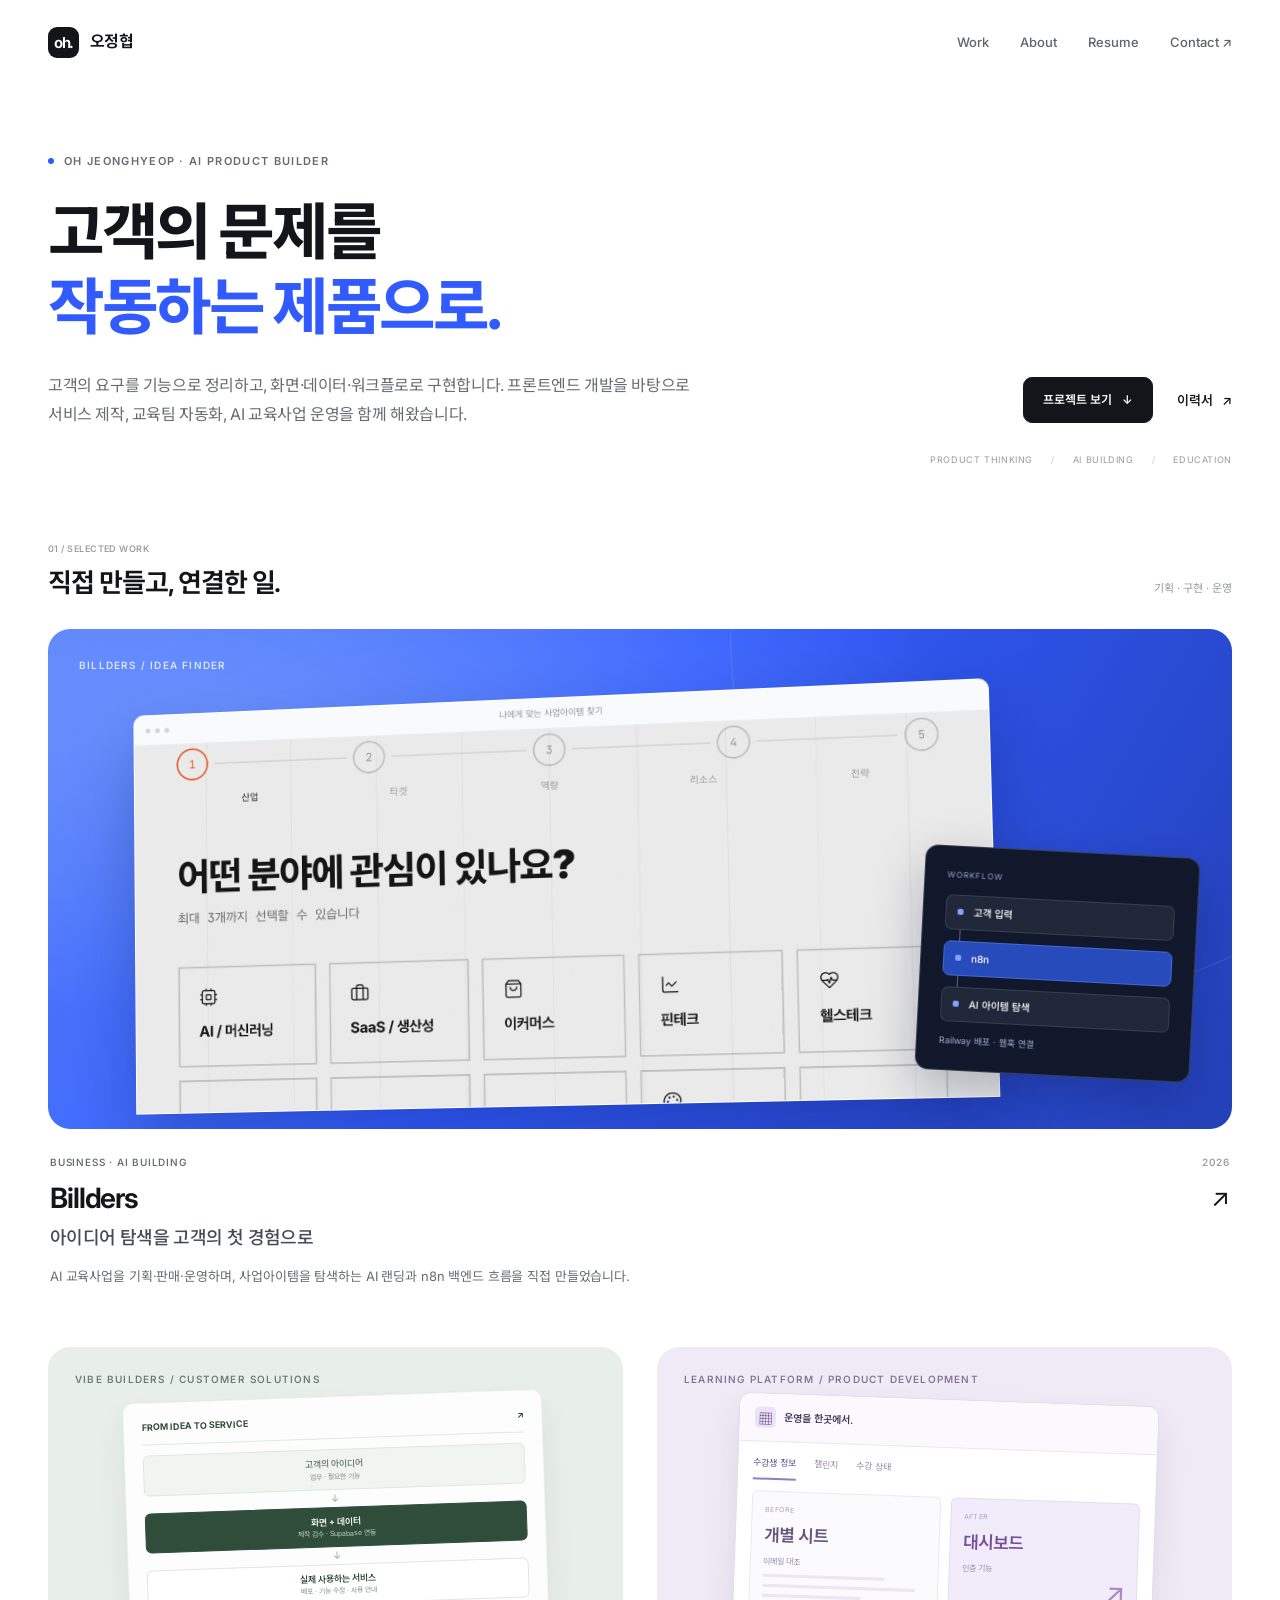
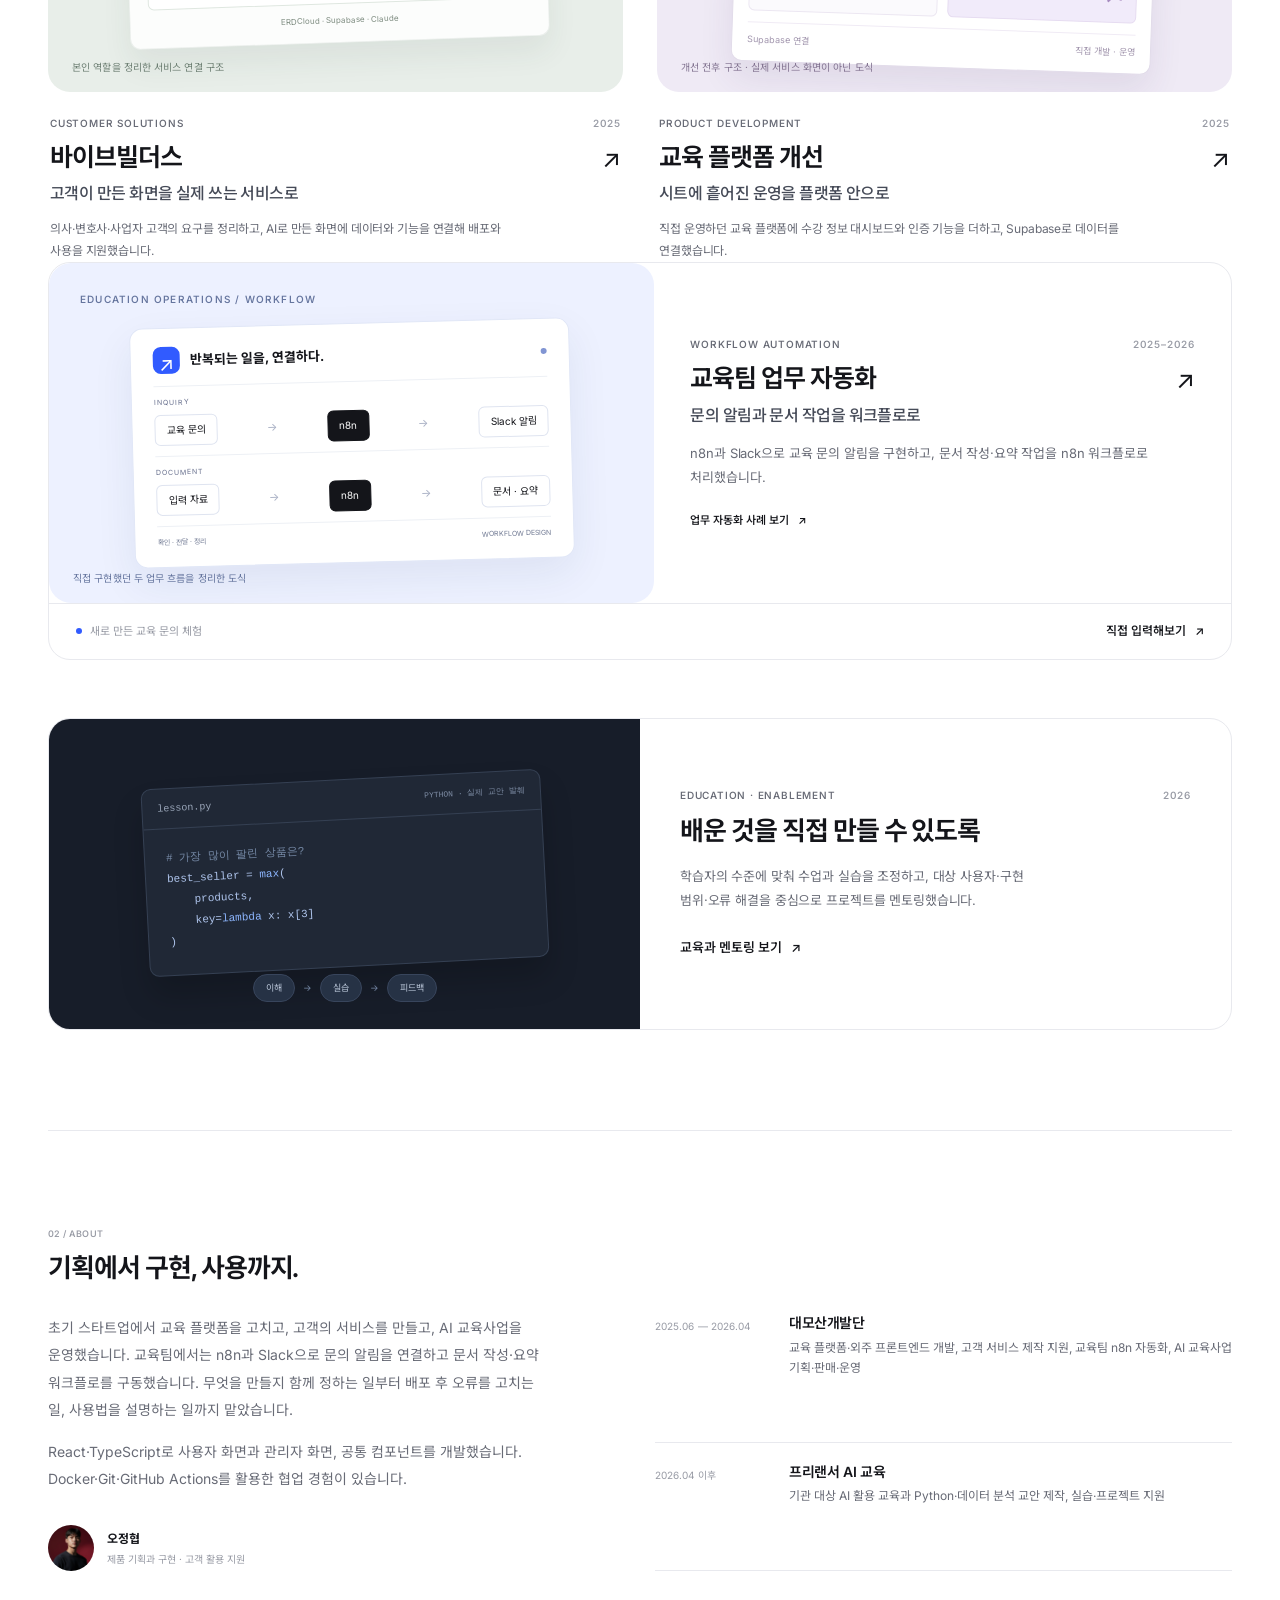
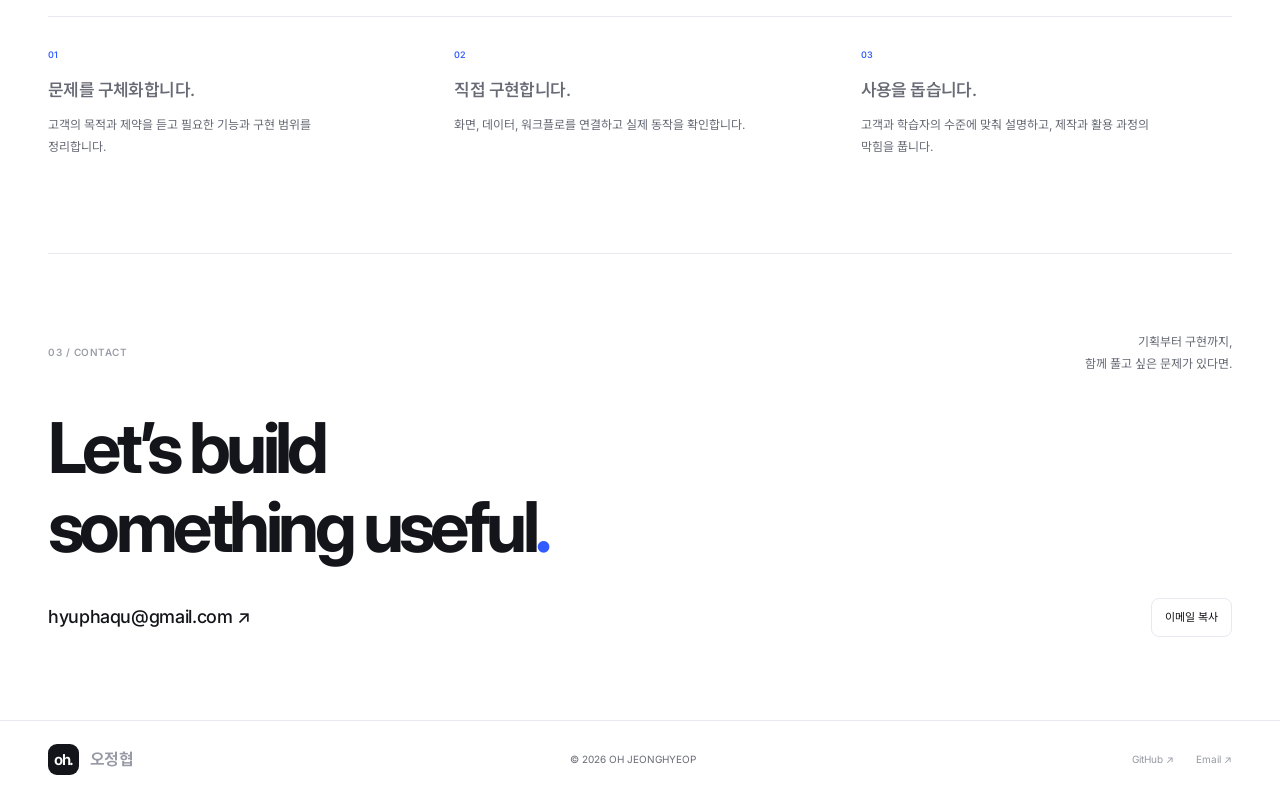
==== commit 78596740: "Add education automation case and interactive inquiry demo" ====
--- a/index.html
+++ b/index.html
@@ -1,5 +1,5 @@
-<!doctype html><html lang="ko"><head><meta charset="utf-8"><meta name="viewport" content="width=device-width,initial-scale=1"><title>오정협 — AI Product Builder</title><meta name="description" content="고객의 문제를 작동하는 제품으로. 오정협의 서비스 기획·AI 구현·교육 포트폴리오."><meta name="theme-color" content="#ffffff"><meta property="og:title" content="오정협 — AI Product Builder"><meta property="og:description" content="고객의 문제를 작동하는 제품으로. 직접 기획하고 구현한 프로젝트를 소개합니다."><link rel="icon" href="assets/favicon.svg" type="image/svg+xml"><link rel="stylesheet" href="assets/site.css"><script defer src="assets/site.js"></script></head><body><a class="skip-link" href="#main">본문으로 건너뛰기</a><header class="site-header"><div class="container header-inner"><a class="brand" href="index.html" aria-label="오정협 홈"><span class="brand-mark" aria-hidden="true">oh.</span><span class="wordmark">오정협</span></a><button class="menu-button" aria-controls="site-nav" aria-expanded="false" aria-label="메뉴 열기">메뉴 <span>+</span></button><nav id="site-nav" aria-label="주요 메뉴"><a class="nav-link" href="index.html#work">Work</a><a class="nav-link" href="index.html#about">About</a><a class="nav-link" href="resume/">Resume</a><a class="nav-link" href="index.html#contact">Contact <span aria-hidden="true">↗</span></a></nav></div></header><main id="main"><section class="hero container"><p class="hero-kicker"><span></span>OH JEONGHYEOP · AI PRODUCT BUILDER</p><h1 class="hero-title">고객의 문제를<br><span class="accent">작동하는 제품으로.</span></h1><div class="hero-bottom"><p class="hero-summary">고객의 요구를 기능으로 정리하고, 화면과 데이터로 구현합니다. 프론트엔드 개발을 바탕으로 서비스 제작, 사업 운영, AI 교육을 함께 해왔습니다.</p><div class="hero-actions"><a class="button button-dark" href="#work">프로젝트 보기 <span aria-hidden="true">↓</span></a><a class="text-link" href="resume/">이력서 <span aria-hidden="true">↗</span></a></div></div><div class="hero-note"><span>PRODUCT THINKING</span><span>AI BUILDING</span><span>EDUCATION</span></div></section><section class="work-section container" id="work"><div class="section-heading"><div><span class="section-index">01 / SELECTED WORK</span><h2>직접 만들고, 연결한 일.</h2></div><p class="section-caption">기획 · 구현 · 운영</p></div><article class="work-feature"><a class="project-link" href="projects/billders.html"><div class="project-media media-billders"><span class="media-label">BILLDERS / IDEA FINDER</span><div class="product-window"><div class="window-chrome"><i></i><i></i><i></i><span>나에게 맞는 사업아이템 찾기</span></div><div class="window-content"><img src="assets/ideafinder.webp" alt="직접 만든 사업아이템 탐색 랜딩의 관심 분야 선택 화면" width="1600" height="838" loading="lazy"></div></div><div class="workflow-float"><span class="workflow-caption">WORKFLOW</span><div class="workflow-path"><span class="workflow-node">고객 입력</span><span class="workflow-line">→</span><span class="workflow-node dark">n8n</span><span class="workflow-line">→</span><span class="workflow-node">AI 아이템 탐색</span></div><small>Railway 배포 · 웹훅 연결</small></div></div><div class="project-info"><div class="project-topline"><span class="project-type">BUSINESS · AI BUILDING</span><span class="project-year">2026</span></div><div class="project-heading"><h3 class="project-title">Billders<span>아이디어 탐색을 고객의 첫 경험으로</span></h3><span class="project-arrow" aria-hidden="true">↗</span></div><p class="project-summary">AI 교육사업을 기획·판매·운영하며, 사업아이템을 탐색하는 AI 랜딩과 n8n 백엔드 흐름을 직접 만들었습니다.</p></div></a></article><div class="work-grid"><article class="work-card"><a class="project-link" href="projects/vibe-builders.html"><div class="project-media media-vibe"><span class="media-label">VIBE BUILDERS / CUSTOMER SOLUTIONS</span><div class="flow-canvas"><div class="flow-header"><span>FROM IDEA TO SERVICE</span><span aria-hidden="true">↗</span></div><div class="flow-stack"><div class="flow-row"><div class="flow-box muted">고객의 아이디어<small>업무 · 필요한 기능</small></div><span class="flow-connector" aria-hidden="true">↓</span></div><div class="flow-row"><div class="flow-box dark">화면 + 데이터<small>제작 검수 · Supabase 연동</small></div><span class="flow-connector" aria-hidden="true">↓</span></div><div class="flow-row"><div class="flow-box">실제 사용하는 서비스<small>배포 · 기능 수정 · 사용 안내</small></div></div></div><p class="flow-detail">ERDCloud <span>·</span> Supabase <span>·</span> Claude</p></div><span class="media-caption">본인 역할을 정리한 서비스 연결 구조</span></div><div class="project-info"><div class="project-topline"><span class="project-type">CUSTOMER SOLUTIONS</span><span class="project-year">2025</span></div><div class="project-heading"><h3 class="project-title">바이브빌더스<span>고객이 만든 화면을 실제 쓰는 서비스로</span></h3><span class="project-arrow" aria-hidden="true">↗</span></div><p class="project-summary">의사·변호사·사업자 고객의 요구를 정리하고, AI로 만든 화면에 데이터와 기능을 연결해 배포와 사용을 지원했습니다.</p></div></a></article><article class="work-card"><a class="project-link" href="projects/platform.html"><div class="project-media media-platform"><span class="media-label">LEARNING PLATFORM / PRODUCT DEVELOPMENT</span><div class="platform-canvas"><div class="platform-top"><span class="platform-symbol" aria-hidden="true">▦</span><strong>운영을 한곳에서.</strong></div><div class="platform-tabs"><span>수강생 정보</span><span>챌린지</span><span>수강 상태</span></div><div class="platform-panel"><div class="platform-cell"><small>BEFORE</small><strong>개별 시트</strong><span>이메일 대조</span><i aria-hidden="true"></i><i aria-hidden="true"></i><i aria-hidden="true"></i></div><div class="platform-cell after"><small>AFTER</small><strong>대시보드</strong><span>인증 기능</span><b aria-hidden="true">↗</b></div></div><div class="platform-footer"><span>Supabase 연결</span><span>직접 개발 · 운영</span></div></div><span class="media-caption">개선 전후 구조 · 실제 서비스 화면이 아닌 도식</span></div><div class="project-info"><div class="project-topline"><span class="project-type">PRODUCT DEVELOPMENT</span><span class="project-year">2025</span></div><div class="project-heading"><h3 class="project-title">교육 플랫폼 개선<span>시트에 흩어진 운영을 플랫폼 안으로</span></h3><span class="project-arrow" aria-hidden="true">↗</span></div><p class="project-summary">직접 운영하던 교육 플랫폼에 수강 정보 대시보드와 인증 기능을 더하고, Supabase로 데이터를 연결했습니다.</p></div></a></article></div><article class="education-feature"><a class="project-link" href="projects/education.html"><div class="education-visual"><div class="code-window"><div class="code-top"><span>lesson.py</span><span>PYTHON · 실제 교안 발췌</span></div><pre><code><span class="code-comment"># 가장 많이 팔린 상품은?</span>
+<!doctype html><html lang="ko"><head><meta charset="utf-8"><meta name="viewport" content="width=device-width,initial-scale=1"><title>오정협 — AI Product Builder</title><meta name="description" content="고객의 문제를 작동하는 제품으로. 오정협의 서비스 기획·AI 구현·교육 포트폴리오."><meta name="theme-color" content="#ffffff"><meta property="og:title" content="오정협 — AI Product Builder"><meta property="og:description" content="고객의 문제를 작동하는 제품으로. 직접 기획하고 구현한 프로젝트를 소개합니다."><link rel="icon" href="assets/favicon.svg" type="image/svg+xml"><link rel="stylesheet" href="assets/site.css"><script defer src="assets/site.js"></script></head><body><a class="skip-link" href="#main">본문으로 건너뛰기</a><header class="site-header"><div class="container header-inner"><a class="brand" href="index.html" aria-label="오정협 홈"><span class="brand-mark" aria-hidden="true">oh.</span><span class="wordmark">오정협</span></a><button class="menu-button" aria-controls="site-nav" aria-expanded="false" aria-label="메뉴 열기">메뉴 <span>+</span></button><nav id="site-nav" aria-label="주요 메뉴"><a class="nav-link" href="index.html#work">Work</a><a class="nav-link" href="index.html#about">About</a><a class="nav-link" href="resume/">Resume</a><a class="nav-link" href="index.html#contact">Contact <span aria-hidden="true">↗</span></a></nav></div></header><main id="main"><section class="hero container"><p class="hero-kicker"><span></span>OH JEONGHYEOP · AI PRODUCT BUILDER</p><h1 class="hero-title">고객의 문제를<br><span class="accent">작동하는 제품으로.</span></h1><div class="hero-bottom"><p class="hero-summary">고객의 요구를 기능으로 정리하고, 화면·데이터·워크플로로 구현합니다. 프론트엔드 개발을 바탕으로 서비스 제작, 교육팀 자동화, AI 교육사업 운영을 함께 해왔습니다.</p><div class="hero-actions"><a class="button button-dark" href="#work">프로젝트 보기 <span aria-hidden="true">↓</span></a><a class="text-link" href="resume/">이력서 <span aria-hidden="true">↗</span></a></div></div><div class="hero-note"><span>PRODUCT THINKING</span><span>AI BUILDING</span><span>EDUCATION</span></div></section><section class="work-section container" id="work"><div class="section-heading"><div><span class="section-index">01 / SELECTED WORK</span><h2>직접 만들고, 연결한 일.</h2></div><p class="section-caption">기획 · 구현 · 운영</p></div><article class="work-feature"><a class="project-link" href="projects/billders.html"><div class="project-media media-billders"><span class="media-label">BILLDERS / IDEA FINDER</span><div class="product-window"><div class="window-chrome"><i></i><i></i><i></i><span>나에게 맞는 사업아이템 찾기</span></div><div class="window-content"><img src="assets/ideafinder.webp" alt="직접 만든 사업아이템 탐색 랜딩의 관심 분야 선택 화면" width="1600" height="838" loading="lazy"></div></div><div class="workflow-float"><span class="workflow-caption">WORKFLOW</span><div class="workflow-path"><span class="workflow-node">고객 입력</span><span class="workflow-line">→</span><span class="workflow-node dark">n8n</span><span class="workflow-line">→</span><span class="workflow-node">AI 아이템 탐색</span></div><small>Railway 배포 · 웹훅 연결</small></div></div><div class="project-info"><div class="project-topline"><span class="project-type">BUSINESS · AI BUILDING</span><span class="project-year">2026</span></div><div class="project-heading"><h3 class="project-title">Billders<span>아이디어 탐색을 고객의 첫 경험으로</span></h3><span class="project-arrow" aria-hidden="true">↗</span></div><p class="project-summary">AI 교육사업을 기획·판매·운영하며, 사업아이템을 탐색하는 AI 랜딩과 n8n 백엔드 흐름을 직접 만들었습니다.</p></div></a></article><div class="work-grid"><article class="work-card"><a class="project-link" href="projects/vibe-builders.html"><div class="project-media media-vibe"><span class="media-label">VIBE BUILDERS / CUSTOMER SOLUTIONS</span><div class="flow-canvas"><div class="flow-header"><span>FROM IDEA TO SERVICE</span><span aria-hidden="true">↗</span></div><div class="flow-stack"><div class="flow-row"><div class="flow-box muted">고객의 아이디어<small>업무 · 필요한 기능</small></div><span class="flow-connector" aria-hidden="true">↓</span></div><div class="flow-row"><div class="flow-box dark">화면 + 데이터<small>제작 검수 · Supabase 연동</small></div><span class="flow-connector" aria-hidden="true">↓</span></div><div class="flow-row"><div class="flow-box">실제 사용하는 서비스<small>배포 · 기능 수정 · 사용 안내</small></div></div></div><p class="flow-detail">ERDCloud <span>·</span> Supabase <span>·</span> Claude</p></div><span class="media-caption">본인 역할을 정리한 서비스 연결 구조</span></div><div class="project-info"><div class="project-topline"><span class="project-type">CUSTOMER SOLUTIONS</span><span class="project-year">2025</span></div><div class="project-heading"><h3 class="project-title">바이브빌더스<span>고객이 만든 화면을 실제 쓰는 서비스로</span></h3><span class="project-arrow" aria-hidden="true">↗</span></div><p class="project-summary">의사·변호사·사업자 고객의 요구를 정리하고, AI로 만든 화면에 데이터와 기능을 연결해 배포와 사용을 지원했습니다.</p></div></a></article><article class="work-card"><a class="project-link" href="projects/platform.html"><div class="project-media media-platform"><span class="media-label">LEARNING PLATFORM / PRODUCT DEVELOPMENT</span><div class="platform-canvas"><div class="platform-top"><span class="platform-symbol" aria-hidden="true">▦</span><strong>운영을 한곳에서.</strong></div><div class="platform-tabs"><span>수강생 정보</span><span>챌린지</span><span>수강 상태</span></div><div class="platform-panel"><div class="platform-cell"><small>BEFORE</small><strong>개별 시트</strong><span>이메일 대조</span><i aria-hidden="true"></i><i aria-hidden="true"></i><i aria-hidden="true"></i></div><div class="platform-cell after"><small>AFTER</small><strong>대시보드</strong><span>인증 기능</span><b aria-hidden="true">↗</b></div></div><div class="platform-footer"><span>Supabase 연결</span><span>직접 개발 · 운영</span></div></div><span class="media-caption">개선 전후 구조 · 실제 서비스 화면이 아닌 도식</span></div><div class="project-info"><div class="project-topline"><span class="project-type">PRODUCT DEVELOPMENT</span><span class="project-year">2025</span></div><div class="project-heading"><h3 class="project-title">교육 플랫폼 개선<span>시트에 흩어진 운영을 플랫폼 안으로</span></h3><span class="project-arrow" aria-hidden="true">↗</span></div><p class="project-summary">직접 운영하던 교육 플랫폼에 수강 정보 대시보드와 인증 기능을 더하고, Supabase로 데이터를 연결했습니다.</p></div></a></article></div><article class="automation-feature"><a class="project-link automation-feature-link" href="projects/education-automation.html"><div class="project-media media-automation"><span class="media-label">EDUCATION OPERATIONS / WORKFLOW</span><div class="automation-canvas"><div class="automation-canvas-top"><span class="automation-symbol" aria-hidden="true">↗</span><strong>반복되는 일을, 연결하다.</strong><span class="automation-dot" aria-hidden="true"></span></div><div class="automation-lane"><span class="lane-label">INQUIRY</span><div class="automation-path"><span>교육 문의</span><b aria-hidden="true">→</b><span class="node-n8n">n8n</span><b aria-hidden="true">→</b><span>Slack 알림</span></div></div><div class="automation-lane"><span class="lane-label">DOCUMENT</span><div class="automation-path"><span>입력 자료</span><b aria-hidden="true">→</b><span class="node-n8n">n8n</span><b aria-hidden="true">→</b><span>문서 · 요약</span></div></div><div class="automation-canvas-bottom"><span>확인 · 전달 · 정리</span><span>WORKFLOW DESIGN</span></div></div><span class="media-caption">직접 구현했던 두 업무 흐름을 정리한 도식</span></div><div class="automation-info"><div class="project-info"><div class="project-topline"><span class="project-type">WORKFLOW AUTOMATION</span><span class="project-year">2025–2026</span></div><div class="project-heading"><h3 class="project-title">교육팀 업무 자동화<span>문의 알림과 문서 작업을 워크플로로</span></h3><span class="project-arrow" aria-hidden="true">↗</span></div><p class="project-summary">n8n과 Slack으로 교육 문의 알림을 구현하고, 문서 작성·요약 작업을 n8n 워크플로로 처리했습니다.</p></div><span class="text-link">업무 자동화 사례 보기 <span aria-hidden="true">↗</span></span></div></a><div class="automation-demo-strip"><span><i aria-hidden="true"></i>새로 만든 교육 문의 체험</span><a class="text-link" href="demos/education-inquiry/">직접 입력해보기 <span aria-hidden="true">↗</span></a></div></article><article class="education-feature"><a class="project-link" href="projects/education.html"><div class="education-visual"><div class="code-window"><div class="code-top"><span>lesson.py</span><span>PYTHON · 실제 교안 발췌</span></div><pre><code><span class="code-comment"># 가장 많이 팔린 상품은?</span>
 best_seller = <span class="code-blue">max</span>(
     products,
     key=<span class="code-blue">lambda</span> x: x[3]
-)</code></pre></div><div class="learning-route"><span>이해</span><b aria-hidden="true">→</b><span>실습</span><b aria-hidden="true">→</b><span>피드백</span></div></div><div class="education-info"><div class="project-topline"><span class="project-type">EDUCATION · ENABLEMENT</span><span class="project-year">2026</span></div><h3>배운 것을 직접 만들 수 있도록</h3><p class="project-summary">학습자의 수준에 맞춰 수업과 실습을 조정하고, 대상 사용자·구현 범위·오류 해결을 중심으로 프로젝트를 멘토링했습니다.</p><span class="text-link">교육과 멘토링 보기 <span aria-hidden="true">↗</span></span></div></a></article></section><section class="about-section container" id="about"><div class="section-heading"><div><span class="section-index">02 / ABOUT</span><h2>기획에서 구현, 사용까지.</h2></div></div><div class="about-grid"><div class="about-copy"><p>초기 스타트업에서 교육 플랫폼을 고치고, 고객의 서비스를 만들고, AI 교육사업을 운영했습니다. 무엇을 만들지 함께 정하는 일부터 배포 후 오류를 고치는 일, 사용법을 설명하는 일까지 맡았습니다.</p><p>React·TypeScript로 사용자 화면과 관리자 화면, 공통 컴포넌트를 개발했습니다. Docker·Git·GitHub Actions를 활용한 협업 경험이 있습니다.</p><div class="about-person"><img src="assets/profile.webp" alt="오정협의 AI 생성 프로필" width="72" height="72" loading="lazy"><div><strong>오정협</strong><span>제품 기획과 구현 · 고객 활용 지원</span></div></div></div><div class="experience-list"><div class="experience-row"><span class="experience-date">2025.06 — 2026.04</span><div class="experience-content"><h3>대모산개발단</h3><p>교육 플랫폼·외주 프론트엔드 개발, 고객 서비스 제작 지원, AI 교육사업 기획·판매·운영</p></div></div><div class="experience-row"><span class="experience-date">2026.04 이후</span><div class="experience-content"><h3>프리랜서 AI 교육</h3><p>기관 대상 AI 활용 교육과 Python·데이터 분석 교안 제작, 실습·프로젝트 지원</p></div></div></div></div><div class="capability-list"><article class="capability-item"><span class="capability-label">01</span><h3>문제를 구체화합니다.</h3><p>고객의 목적과 제약을 듣고 필요한 기능과 구현 범위를 정리합니다.</p></article><article class="capability-item"><span class="capability-label">02</span><h3>직접 구현합니다.</h3><p>화면, 데이터, 워크플로를 연결하고 실제 동작을 확인합니다.</p></article><article class="capability-item"><span class="capability-label">03</span><h3>사용을 돕습니다.</h3><p>고객과 학습자의 수준에 맞춰 설명하고, 제작과 활용 과정의 막힘을 풉니다.</p></article></div></section><section class="contact-section container" id="contact"><div class="contact-top"><span class="section-index">03 / CONTACT</span><p>기획부터 구현까지,<br>함께 풀고 싶은 문제가 있다면.</p></div><h2 class="contact-title">Let’s build<br>something useful<span>.</span></h2><div class="contact-bottom"><a class="contact-email" href="mailto:hyuphaqu@gmail.com">hyuphaqu@gmail.com <span aria-hidden="true">↗</span></a><button class="copy-button" data-copy-email="hyuphaqu@gmail.com">이메일 복사</button></div></section></main><footer class="site-footer"><div class="container footer-inner"><a class="brand" href="index.html"><span class="brand-mark" aria-hidden="true">oh.</span><span class="wordmark">오정협</span></a><p>© 2026 OH JEONGHYEOP</p><div class="footer-links"><a href="https://github.com/hyuphaqu" target="_blank" rel="noopener noreferrer">GitHub <span aria-hidden="true">↗</span></a><a href="mailto:hyuphaqu@gmail.com">Email <span aria-hidden="true">↗</span></a></div></div></footer><div class="toast" role="status" aria-live="polite"></div></body></html>+)</code></pre></div><div class="learning-route"><span>이해</span><b aria-hidden="true">→</b><span>실습</span><b aria-hidden="true">→</b><span>피드백</span></div></div><div class="education-info"><div class="project-topline"><span class="project-type">EDUCATION · ENABLEMENT</span><span class="project-year">2026</span></div><h3>배운 것을 직접 만들 수 있도록</h3><p class="project-summary">학습자의 수준에 맞춰 수업과 실습을 조정하고, 대상 사용자·구현 범위·오류 해결을 중심으로 프로젝트를 멘토링했습니다.</p><span class="text-link">교육과 멘토링 보기 <span aria-hidden="true">↗</span></span></div></a></article></section><section class="about-section container" id="about"><div class="section-heading"><div><span class="section-index">02 / ABOUT</span><h2>기획에서 구현, 사용까지.</h2></div></div><div class="about-grid"><div class="about-copy"><p>초기 스타트업에서 교육 플랫폼을 고치고, 고객의 서비스를 만들고, AI 교육사업을 운영했습니다. 교육팀에서는 n8n과 Slack으로 문의 알림을 연결하고 문서 작성·요약 워크플로를 구동했습니다. 무엇을 만들지 함께 정하는 일부터 배포 후 오류를 고치는 일, 사용법을 설명하는 일까지 맡았습니다.</p><p>React·TypeScript로 사용자 화면과 관리자 화면, 공통 컴포넌트를 개발했습니다. Docker·Git·GitHub Actions를 활용한 협업 경험이 있습니다.</p><div class="about-person"><img src="assets/profile.webp" alt="오정협의 AI 생성 프로필" width="72" height="72" loading="lazy"><div><strong>오정협</strong><span>제품 기획과 구현 · 고객 활용 지원</span></div></div></div><div class="experience-list"><div class="experience-row"><span class="experience-date">2025.06 — 2026.04</span><div class="experience-content"><h3>대모산개발단</h3><p>교육 플랫폼·외주 프론트엔드 개발, 고객 서비스 제작 지원, 교육팀 n8n 자동화, AI 교육사업 기획·판매·운영</p></div></div><div class="experience-row"><span class="experience-date">2026.04 이후</span><div class="experience-content"><h3>프리랜서 AI 교육</h3><p>기관 대상 AI 활용 교육과 Python·데이터 분석 교안 제작, 실습·프로젝트 지원</p></div></div></div></div><div class="capability-list"><article class="capability-item"><span class="capability-label">01</span><h3>문제를 구체화합니다.</h3><p>고객의 목적과 제약을 듣고 필요한 기능과 구현 범위를 정리합니다.</p></article><article class="capability-item"><span class="capability-label">02</span><h3>직접 구현합니다.</h3><p>화면, 데이터, 워크플로를 연결하고 실제 동작을 확인합니다.</p></article><article class="capability-item"><span class="capability-label">03</span><h3>사용을 돕습니다.</h3><p>고객과 학습자의 수준에 맞춰 설명하고, 제작과 활용 과정의 막힘을 풉니다.</p></article></div></section><section class="contact-section container" id="contact"><div class="contact-top"><span class="section-index">03 / CONTACT</span><p>기획부터 구현까지,<br>함께 풀고 싶은 문제가 있다면.</p></div><h2 class="contact-title">Let’s build<br>something useful<span>.</span></h2><div class="contact-bottom"><a class="contact-email" href="mailto:hyuphaqu@gmail.com">hyuphaqu@gmail.com <span aria-hidden="true">↗</span></a><button class="copy-button" data-copy-email="hyuphaqu@gmail.com">이메일 복사</button></div></section></main><footer class="site-footer"><div class="container footer-inner"><a class="brand" href="index.html"><span class="brand-mark" aria-hidden="true">oh.</span><span class="wordmark">오정협</span></a><p>© 2026 OH JEONGHYEOP</p><div class="footer-links"><a href="https://github.com/hyuphaqu" target="_blank" rel="noopener noreferrer">GitHub <span aria-hidden="true">↗</span></a><a href="mailto:hyuphaqu@gmail.com">Email <span aria-hidden="true">↗</span></a></div></div></footer><div class="toast" role="status" aria-live="polite"></div></body></html>
--- a/assets/site.css
+++ b/assets/site.css
@@ -52,3 +52,11 @@
   .resume-item-top h3 { font-size: 15px; }
   .resume-skills { font-size: 12px; }
 }
+/* Education operations: existing type, colors and spacing. */
+.automation-feature{margin:0 0 50px;border:1px solid var(--line);border-radius:var(--radius);overflow:hidden}.automation-feature-link{display:grid;grid-template-columns:1.05fr 1fr;align-items:stretch}.media-automation{background:#edf1ff;position:relative;height:340px;padding:60px 32px 40px;display:flex;align-items:center;justify-content:center}.automation-canvas{width:100%;max-width:440px;background:white;border:1px solid #e1e7f7;box-shadow:0 16px 42px #1b306013;border-radius:13px;padding:22px 24px;transform:rotate(-1.5deg)}.automation-canvas-top{display:flex;align-items:center;gap:10px;padding-bottom:17px;font-size:13px}.automation-symbol{width:27px;height:27px;background:var(--blue);color:white;border-radius:8px;display:grid;place-items:center;font-size:20px}.automation-dot{width:6px;height:6px;border-radius:50%;background:#8195d3;margin-left:auto}.automation-lane{border-top:1px solid #edf0f5;padding:16px 0}.lane-label{font-size:7px;letter-spacing:.14em;color:#6b7390;display:block;margin-bottom:10px}.automation-path{display:flex;align-items:center;gap:9px;justify-content:space-between}.automation-path span{font-size:10px;border:1px solid #dfe4f0;border-radius:6px;padding:7px 11px;white-space:nowrap}.automation-path .node-n8n{background:var(--ink);color:white;border-color:var(--ink)}.automation-path b{font-size:11px;color:#a6aec3;font-weight:400}.automation-canvas-bottom{border-top:1px solid #edf0f5;padding-top:13px;display:flex;justify-content:space-between;font-size:7px;color:#737c95}.automation-info{padding:36px;display:flex;flex-direction:column;justify-content:center}.automation-info .project-info{padding:0}.automation-info .project-title{font-size:25px}.automation-info .project-title>span{font-size:16px;line-height:1.6}.automation-info>.text-link{margin-top:22px;font-size:11px}.automation-demo-strip{padding:17px 27px;display:flex;justify-content:space-between;align-items:center;gap:12px;border-top:1px solid var(--line);font-size:11px}.automation-demo-strip>span{color:var(--soft);display:flex;align-items:center;gap:8px}.automation-demo-strip i{width:6px;height:6px;background:var(--blue);border-radius:50%}.automation-demo-strip a{font-size:12px}.case-demo-cta{display:flex;align-items:center;gap:17px;margin:25px 0 0;flex-wrap:wrap}.case-demo-cta>span{color:var(--soft);font-size:11px}.case-cover .media-automation{height:390px;padding-top:62px}.case-cover .automation-canvas{max-width:530px;padding:25px 34px}.case-cover .automation-path span{font-size:13px;padding:10px 16px}.case-cover .automation-lane{padding:18px 0}.case-cover .lane-label{font-size:9px}
+@media(max-width:760px){.automation-feature-link{grid-template-columns:1fr}.automation-info{padding:25px}.media-automation{height:330px;padding-inline:32px}.automation-info .project-title{font-size:25px}.automation-info .project-summary{font-size:13px}.automation-demo-strip{padding:16px 24px}.case-cover .media-automation{height:350px}}
+@media(max-width:560px){.media-automation{height:305px;padding:52px 20px 38px}.automation-canvas{padding:17px 18px}.automation-canvas-top{font-size:11px;gap:8px}.automation-path{gap:5px}.automation-path span{font-size:9px;padding:7px 8px}.automation-lane{padding:12px 0}.automation-canvas-bottom{font-size:6px}.automation-feature{margin-bottom:34px}.automation-info{padding:23px 21px}.automation-info .project-title{font-size:23px}.automation-info .project-title>span{font-size:15px}.automation-demo-strip{padding:15px 20px;flex-wrap:wrap}.automation-demo-strip>span{font-size:10px}.automation-demo-strip a{font-size:11px}.case-cover .media-automation{height:320px;padding:50px 20px 35px}.case-cover .automation-canvas{padding:18px}.case-cover .automation-path span{font-size:10px;padding:9px}.case-cover .lane-label{font-size:7px}.case-demo-cta{gap:12px}.case-demo-cta>span{font-size:10px}}
+.media-automation .media-label,.media-automation .media-caption{color:#65759e}.automation-canvas{padding:18px 22px}.automation-canvas-top{padding-bottom:12px}.automation-lane{padding:10px 0}.lane-label{margin-bottom:6px}.automation-path span{padding-block:6px}.automation-canvas-bottom{padding-top:10px}
+@media(max-width:560px){.automation-canvas{padding:15px 18px}.automation-canvas-top{padding-bottom:10px}.automation-lane{padding:8px 0}.automation-path span{padding-block:6px}}
+.case-cover .media-automation{height:450px;padding:65px 35px 50px}
+@media(max-width:560px){.case-cover .media-automation{height:320px;padding:50px 20px 35px}.case-cover .automation-lane{padding:8px 0}.case-cover .automation-path span{padding:7px}.case-cover .automation-canvas{padding:18px}}
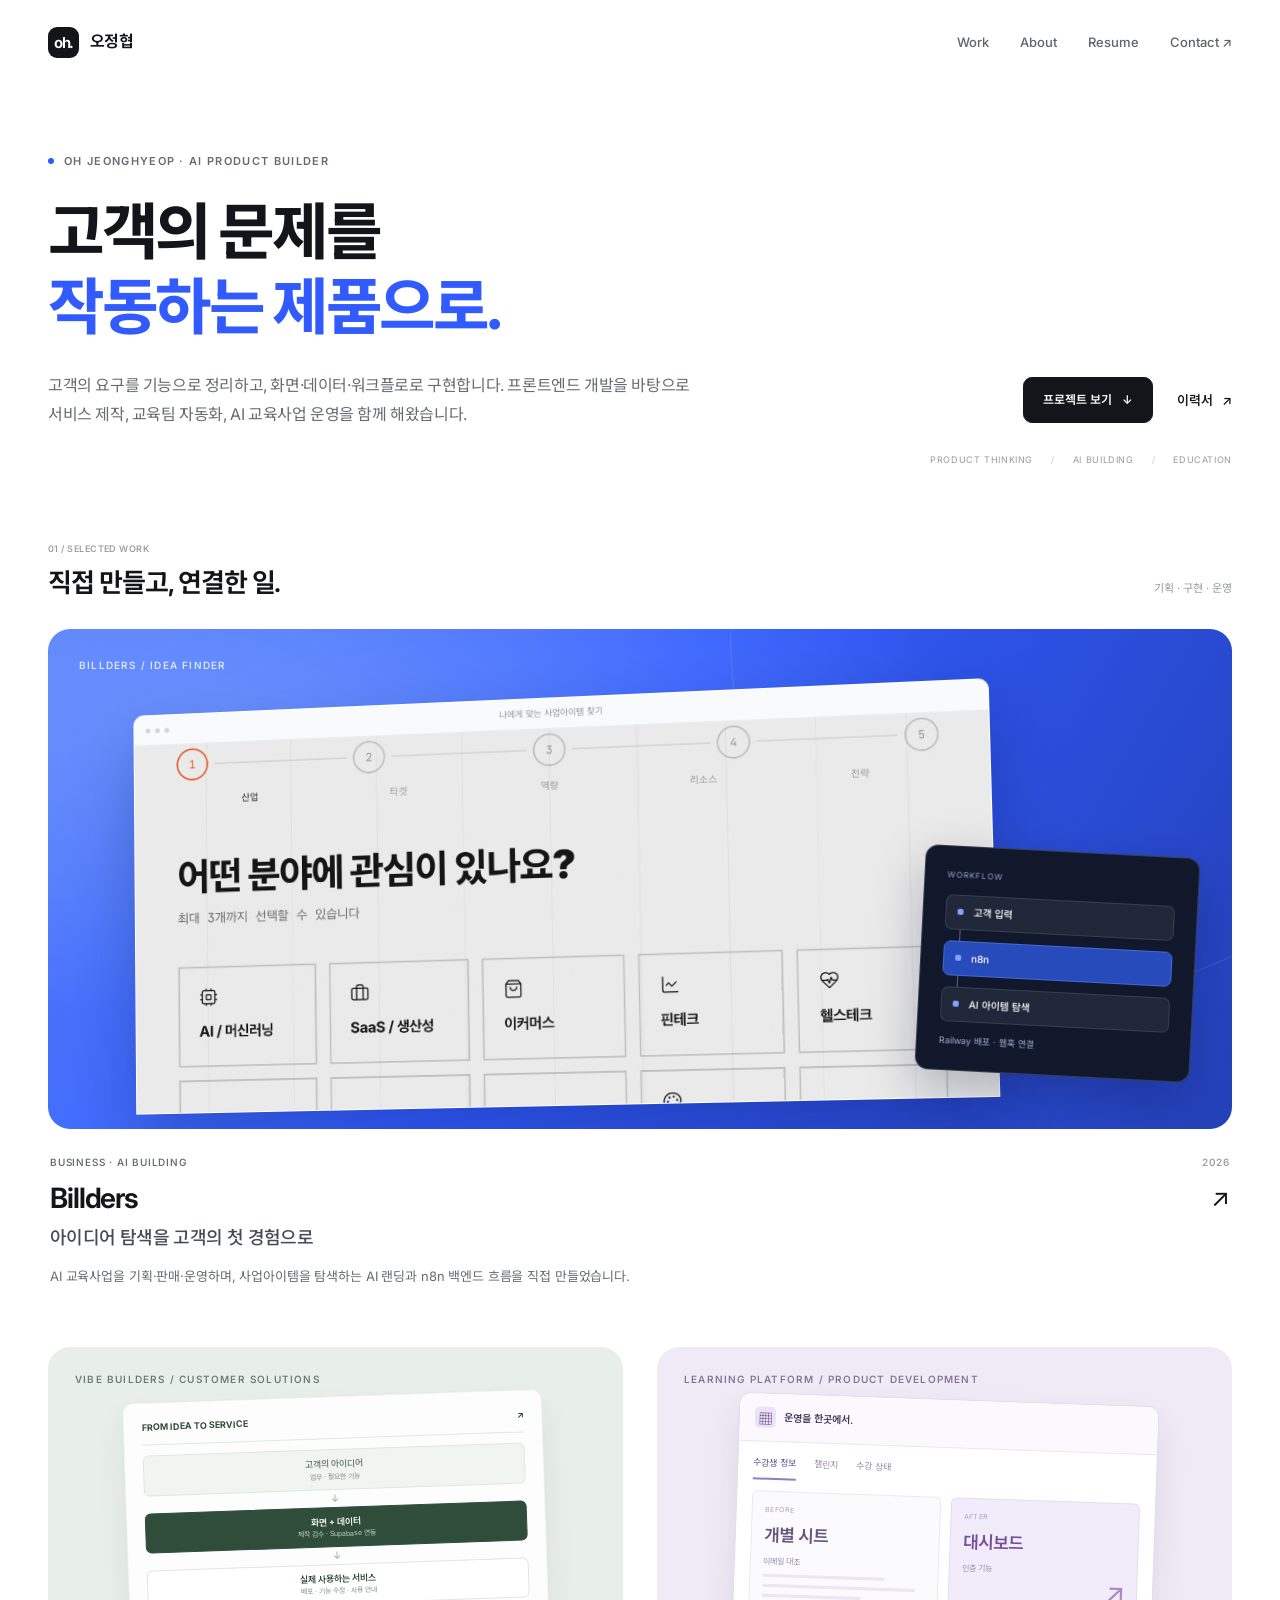
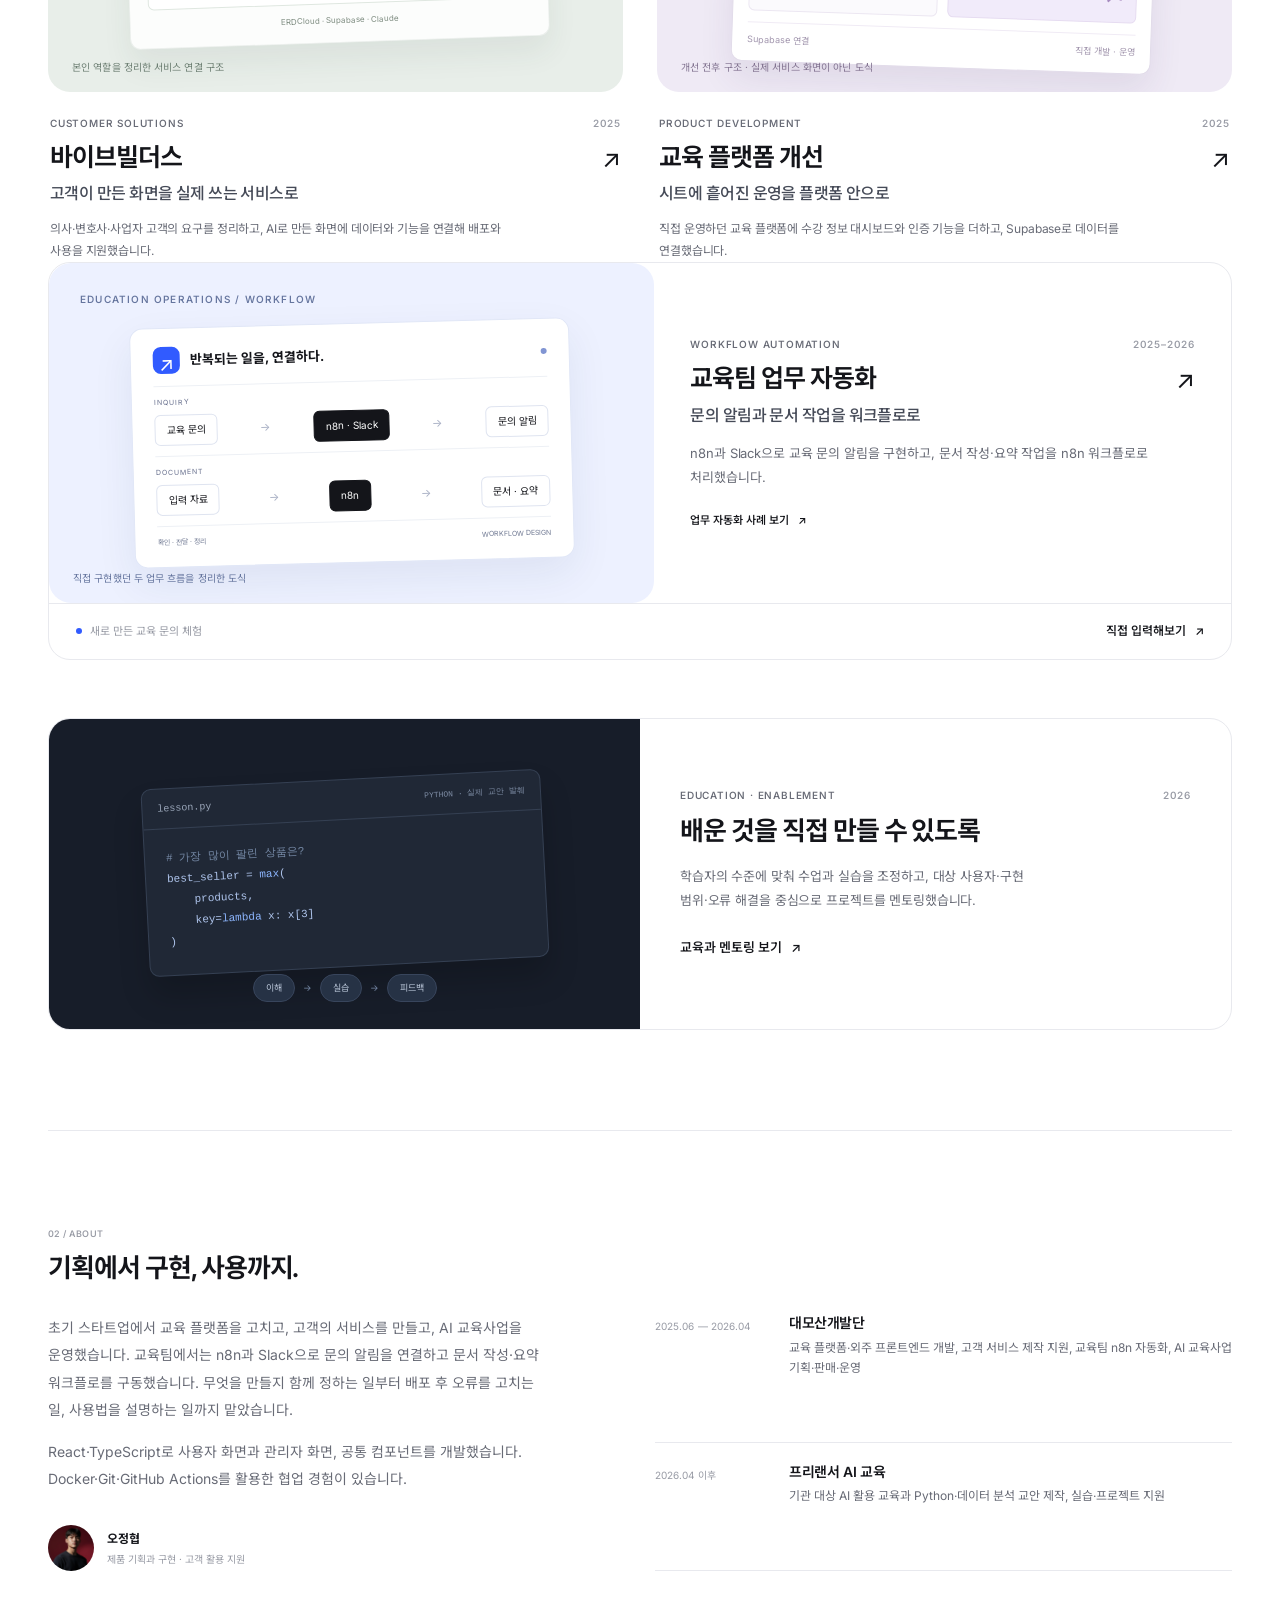
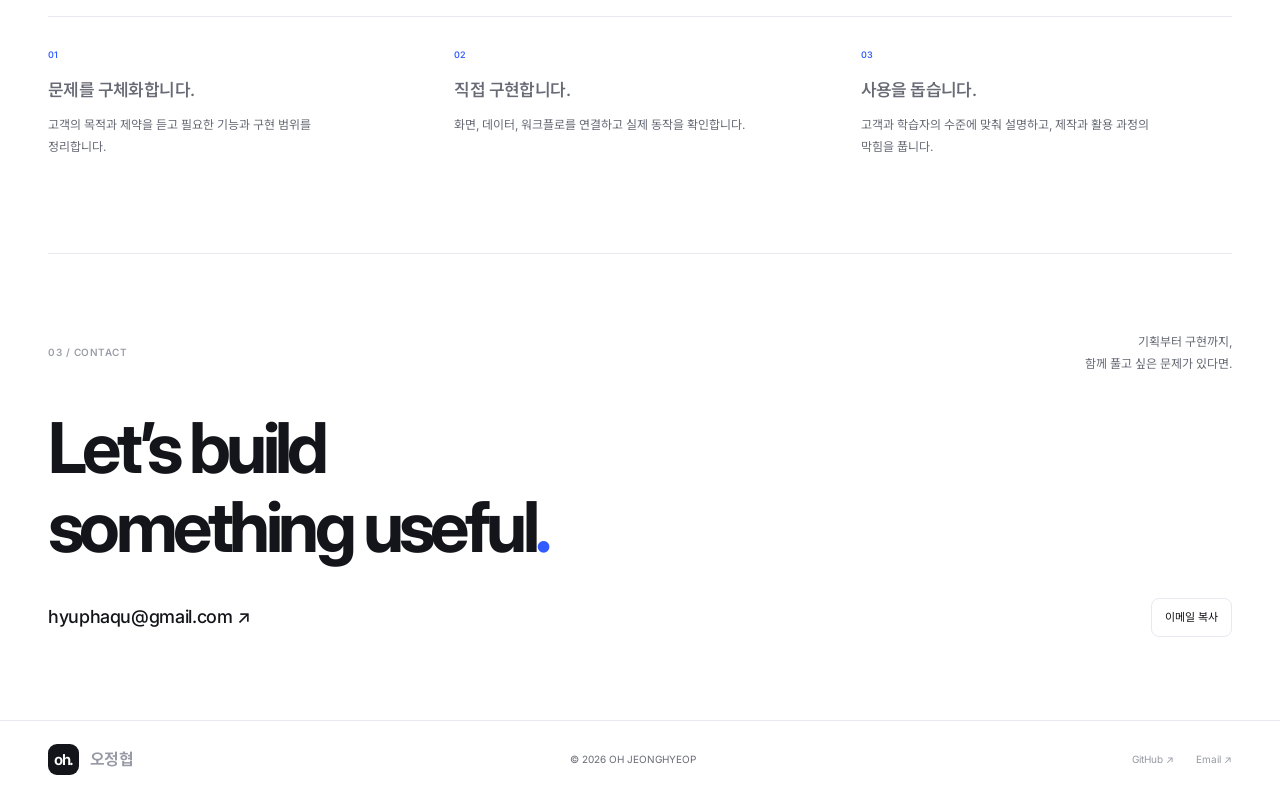
==== commit 9b016d11: "Clarify integration diagram and demo execution labels" ====
--- a/index.html
+++ b/index.html
@@ -1,4 +1,4 @@
-<!doctype html><html lang="ko"><head><meta charset="utf-8"><meta name="viewport" content="width=device-width,initial-scale=1"><title>오정협 — AI Product Builder</title><meta name="description" content="고객의 문제를 작동하는 제품으로. 오정협의 서비스 기획·AI 구현·교육 포트폴리오."><meta name="theme-color" content="#ffffff"><meta property="og:title" content="오정협 — AI Product Builder"><meta property="og:description" content="고객의 문제를 작동하는 제품으로. 직접 기획하고 구현한 프로젝트를 소개합니다."><link rel="icon" href="assets/favicon.svg" type="image/svg+xml"><link rel="stylesheet" href="assets/site.css"><script defer src="assets/site.js"></script></head><body><a class="skip-link" href="#main">본문으로 건너뛰기</a><header class="site-header"><div class="container header-inner"><a class="brand" href="index.html" aria-label="오정협 홈"><span class="brand-mark" aria-hidden="true">oh.</span><span class="wordmark">오정협</span></a><button class="menu-button" aria-controls="site-nav" aria-expanded="false" aria-label="메뉴 열기">메뉴 <span>+</span></button><nav id="site-nav" aria-label="주요 메뉴"><a class="nav-link" href="index.html#work">Work</a><a class="nav-link" href="index.html#about">About</a><a class="nav-link" href="resume/">Resume</a><a class="nav-link" href="index.html#contact">Contact <span aria-hidden="true">↗</span></a></nav></div></header><main id="main"><section class="hero container"><p class="hero-kicker"><span></span>OH JEONGHYEOP · AI PRODUCT BUILDER</p><h1 class="hero-title">고객의 문제를<br><span class="accent">작동하는 제품으로.</span></h1><div class="hero-bottom"><p class="hero-summary">고객의 요구를 기능으로 정리하고, 화면·데이터·워크플로로 구현합니다. 프론트엔드 개발을 바탕으로 서비스 제작, 교육팀 자동화, AI 교육사업 운영을 함께 해왔습니다.</p><div class="hero-actions"><a class="button button-dark" href="#work">프로젝트 보기 <span aria-hidden="true">↓</span></a><a class="text-link" href="resume/">이력서 <span aria-hidden="true">↗</span></a></div></div><div class="hero-note"><span>PRODUCT THINKING</span><span>AI BUILDING</span><span>EDUCATION</span></div></section><section class="work-section container" id="work"><div class="section-heading"><div><span class="section-index">01 / SELECTED WORK</span><h2>직접 만들고, 연결한 일.</h2></div><p class="section-caption">기획 · 구현 · 운영</p></div><article class="work-feature"><a class="project-link" href="projects/billders.html"><div class="project-media media-billders"><span class="media-label">BILLDERS / IDEA FINDER</span><div class="product-window"><div class="window-chrome"><i></i><i></i><i></i><span>나에게 맞는 사업아이템 찾기</span></div><div class="window-content"><img src="assets/ideafinder.webp" alt="직접 만든 사업아이템 탐색 랜딩의 관심 분야 선택 화면" width="1600" height="838" loading="lazy"></div></div><div class="workflow-float"><span class="workflow-caption">WORKFLOW</span><div class="workflow-path"><span class="workflow-node">고객 입력</span><span class="workflow-line">→</span><span class="workflow-node dark">n8n</span><span class="workflow-line">→</span><span class="workflow-node">AI 아이템 탐색</span></div><small>Railway 배포 · 웹훅 연결</small></div></div><div class="project-info"><div class="project-topline"><span class="project-type">BUSINESS · AI BUILDING</span><span class="project-year">2026</span></div><div class="project-heading"><h3 class="project-title">Billders<span>아이디어 탐색을 고객의 첫 경험으로</span></h3><span class="project-arrow" aria-hidden="true">↗</span></div><p class="project-summary">AI 교육사업을 기획·판매·운영하며, 사업아이템을 탐색하는 AI 랜딩과 n8n 백엔드 흐름을 직접 만들었습니다.</p></div></a></article><div class="work-grid"><article class="work-card"><a class="project-link" href="projects/vibe-builders.html"><div class="project-media media-vibe"><span class="media-label">VIBE BUILDERS / CUSTOMER SOLUTIONS</span><div class="flow-canvas"><div class="flow-header"><span>FROM IDEA TO SERVICE</span><span aria-hidden="true">↗</span></div><div class="flow-stack"><div class="flow-row"><div class="flow-box muted">고객의 아이디어<small>업무 · 필요한 기능</small></div><span class="flow-connector" aria-hidden="true">↓</span></div><div class="flow-row"><div class="flow-box dark">화면 + 데이터<small>제작 검수 · Supabase 연동</small></div><span class="flow-connector" aria-hidden="true">↓</span></div><div class="flow-row"><div class="flow-box">실제 사용하는 서비스<small>배포 · 기능 수정 · 사용 안내</small></div></div></div><p class="flow-detail">ERDCloud <span>·</span> Supabase <span>·</span> Claude</p></div><span class="media-caption">본인 역할을 정리한 서비스 연결 구조</span></div><div class="project-info"><div class="project-topline"><span class="project-type">CUSTOMER SOLUTIONS</span><span class="project-year">2025</span></div><div class="project-heading"><h3 class="project-title">바이브빌더스<span>고객이 만든 화면을 실제 쓰는 서비스로</span></h3><span class="project-arrow" aria-hidden="true">↗</span></div><p class="project-summary">의사·변호사·사업자 고객의 요구를 정리하고, AI로 만든 화면에 데이터와 기능을 연결해 배포와 사용을 지원했습니다.</p></div></a></article><article class="work-card"><a class="project-link" href="projects/platform.html"><div class="project-media media-platform"><span class="media-label">LEARNING PLATFORM / PRODUCT DEVELOPMENT</span><div class="platform-canvas"><div class="platform-top"><span class="platform-symbol" aria-hidden="true">▦</span><strong>운영을 한곳에서.</strong></div><div class="platform-tabs"><span>수강생 정보</span><span>챌린지</span><span>수강 상태</span></div><div class="platform-panel"><div class="platform-cell"><small>BEFORE</small><strong>개별 시트</strong><span>이메일 대조</span><i aria-hidden="true"></i><i aria-hidden="true"></i><i aria-hidden="true"></i></div><div class="platform-cell after"><small>AFTER</small><strong>대시보드</strong><span>인증 기능</span><b aria-hidden="true">↗</b></div></div><div class="platform-footer"><span>Supabase 연결</span><span>직접 개발 · 운영</span></div></div><span class="media-caption">개선 전후 구조 · 실제 서비스 화면이 아닌 도식</span></div><div class="project-info"><div class="project-topline"><span class="project-type">PRODUCT DEVELOPMENT</span><span class="project-year">2025</span></div><div class="project-heading"><h3 class="project-title">교육 플랫폼 개선<span>시트에 흩어진 운영을 플랫폼 안으로</span></h3><span class="project-arrow" aria-hidden="true">↗</span></div><p class="project-summary">직접 운영하던 교육 플랫폼에 수강 정보 대시보드와 인증 기능을 더하고, Supabase로 데이터를 연결했습니다.</p></div></a></article></div><article class="automation-feature"><a class="project-link automation-feature-link" href="projects/education-automation.html"><div class="project-media media-automation"><span class="media-label">EDUCATION OPERATIONS / WORKFLOW</span><div class="automation-canvas"><div class="automation-canvas-top"><span class="automation-symbol" aria-hidden="true">↗</span><strong>반복되는 일을, 연결하다.</strong><span class="automation-dot" aria-hidden="true"></span></div><div class="automation-lane"><span class="lane-label">INQUIRY</span><div class="automation-path"><span>교육 문의</span><b aria-hidden="true">→</b><span class="node-n8n">n8n</span><b aria-hidden="true">→</b><span>Slack 알림</span></div></div><div class="automation-lane"><span class="lane-label">DOCUMENT</span><div class="automation-path"><span>입력 자료</span><b aria-hidden="true">→</b><span class="node-n8n">n8n</span><b aria-hidden="true">→</b><span>문서 · 요약</span></div></div><div class="automation-canvas-bottom"><span>확인 · 전달 · 정리</span><span>WORKFLOW DESIGN</span></div></div><span class="media-caption">직접 구현했던 두 업무 흐름을 정리한 도식</span></div><div class="automation-info"><div class="project-info"><div class="project-topline"><span class="project-type">WORKFLOW AUTOMATION</span><span class="project-year">2025–2026</span></div><div class="project-heading"><h3 class="project-title">교육팀 업무 자동화<span>문의 알림과 문서 작업을 워크플로로</span></h3><span class="project-arrow" aria-hidden="true">↗</span></div><p class="project-summary">n8n과 Slack으로 교육 문의 알림을 구현하고, 문서 작성·요약 작업을 n8n 워크플로로 처리했습니다.</p></div><span class="text-link">업무 자동화 사례 보기 <span aria-hidden="true">↗</span></span></div></a><div class="automation-demo-strip"><span><i aria-hidden="true"></i>새로 만든 교육 문의 체험</span><a class="text-link" href="demos/education-inquiry/">직접 입력해보기 <span aria-hidden="true">↗</span></a></div></article><article class="education-feature"><a class="project-link" href="projects/education.html"><div class="education-visual"><div class="code-window"><div class="code-top"><span>lesson.py</span><span>PYTHON · 실제 교안 발췌</span></div><pre><code><span class="code-comment"># 가장 많이 팔린 상품은?</span>
+<!doctype html><html lang="ko"><head><meta charset="utf-8"><meta name="viewport" content="width=device-width,initial-scale=1"><title>오정협 — AI Product Builder</title><meta name="description" content="고객의 문제를 작동하는 제품으로. 오정협의 서비스 기획·AI 구현·교육 포트폴리오."><meta name="theme-color" content="#ffffff"><meta property="og:title" content="오정협 — AI Product Builder"><meta property="og:description" content="고객의 문제를 작동하는 제품으로. 직접 기획하고 구현한 프로젝트를 소개합니다."><link rel="icon" href="assets/favicon.svg" type="image/svg+xml"><link rel="stylesheet" href="assets/site.css"><script defer src="assets/site.js"></script></head><body><a class="skip-link" href="#main">본문으로 건너뛰기</a><header class="site-header"><div class="container header-inner"><a class="brand" href="index.html" aria-label="오정협 홈"><span class="brand-mark" aria-hidden="true">oh.</span><span class="wordmark">오정협</span></a><button class="menu-button" aria-controls="site-nav" aria-expanded="false" aria-label="메뉴 열기">메뉴 <span>+</span></button><nav id="site-nav" aria-label="주요 메뉴"><a class="nav-link" href="index.html#work">Work</a><a class="nav-link" href="index.html#about">About</a><a class="nav-link" href="resume/">Resume</a><a class="nav-link" href="index.html#contact">Contact <span aria-hidden="true">↗</span></a></nav></div></header><main id="main"><section class="hero container"><p class="hero-kicker"><span></span>OH JEONGHYEOP · AI PRODUCT BUILDER</p><h1 class="hero-title">고객의 문제를<br><span class="accent">작동하는 제품으로.</span></h1><div class="hero-bottom"><p class="hero-summary">고객의 요구를 기능으로 정리하고, 화면·데이터·워크플로로 구현합니다. 프론트엔드 개발을 바탕으로 서비스 제작, 교육팀 자동화, AI 교육사업 운영을 함께 해왔습니다.</p><div class="hero-actions"><a class="button button-dark" href="#work">프로젝트 보기 <span aria-hidden="true">↓</span></a><a class="text-link" href="resume/">이력서 <span aria-hidden="true">↗</span></a></div></div><div class="hero-note"><span>PRODUCT THINKING</span><span>AI BUILDING</span><span>EDUCATION</span></div></section><section class="work-section container" id="work"><div class="section-heading"><div><span class="section-index">01 / SELECTED WORK</span><h2>직접 만들고, 연결한 일.</h2></div><p class="section-caption">기획 · 구현 · 운영</p></div><article class="work-feature"><a class="project-link" href="projects/billders.html"><div class="project-media media-billders"><span class="media-label">BILLDERS / IDEA FINDER</span><div class="product-window"><div class="window-chrome"><i></i><i></i><i></i><span>나에게 맞는 사업아이템 찾기</span></div><div class="window-content"><img src="assets/ideafinder.webp" alt="직접 만든 사업아이템 탐색 랜딩의 관심 분야 선택 화면" width="1600" height="838" loading="lazy"></div></div><div class="workflow-float"><span class="workflow-caption">WORKFLOW</span><div class="workflow-path"><span class="workflow-node">고객 입력</span><span class="workflow-line">→</span><span class="workflow-node dark">n8n</span><span class="workflow-line">→</span><span class="workflow-node">AI 아이템 탐색</span></div><small>Railway 배포 · 웹훅 연결</small></div></div><div class="project-info"><div class="project-topline"><span class="project-type">BUSINESS · AI BUILDING</span><span class="project-year">2026</span></div><div class="project-heading"><h3 class="project-title">Billders<span>아이디어 탐색을 고객의 첫 경험으로</span></h3><span class="project-arrow" aria-hidden="true">↗</span></div><p class="project-summary">AI 교육사업을 기획·판매·운영하며, 사업아이템을 탐색하는 AI 랜딩과 n8n 백엔드 흐름을 직접 만들었습니다.</p></div></a></article><div class="work-grid"><article class="work-card"><a class="project-link" href="projects/vibe-builders.html"><div class="project-media media-vibe"><span class="media-label">VIBE BUILDERS / CUSTOMER SOLUTIONS</span><div class="flow-canvas"><div class="flow-header"><span>FROM IDEA TO SERVICE</span><span aria-hidden="true">↗</span></div><div class="flow-stack"><div class="flow-row"><div class="flow-box muted">고객의 아이디어<small>업무 · 필요한 기능</small></div><span class="flow-connector" aria-hidden="true">↓</span></div><div class="flow-row"><div class="flow-box dark">화면 + 데이터<small>제작 검수 · Supabase 연동</small></div><span class="flow-connector" aria-hidden="true">↓</span></div><div class="flow-row"><div class="flow-box">실제 사용하는 서비스<small>배포 · 기능 수정 · 사용 안내</small></div></div></div><p class="flow-detail">ERDCloud <span>·</span> Supabase <span>·</span> Claude</p></div><span class="media-caption">본인 역할을 정리한 서비스 연결 구조</span></div><div class="project-info"><div class="project-topline"><span class="project-type">CUSTOMER SOLUTIONS</span><span class="project-year">2025</span></div><div class="project-heading"><h3 class="project-title">바이브빌더스<span>고객이 만든 화면을 실제 쓰는 서비스로</span></h3><span class="project-arrow" aria-hidden="true">↗</span></div><p class="project-summary">의사·변호사·사업자 고객의 요구를 정리하고, AI로 만든 화면에 데이터와 기능을 연결해 배포와 사용을 지원했습니다.</p></div></a></article><article class="work-card"><a class="project-link" href="projects/platform.html"><div class="project-media media-platform"><span class="media-label">LEARNING PLATFORM / PRODUCT DEVELOPMENT</span><div class="platform-canvas"><div class="platform-top"><span class="platform-symbol" aria-hidden="true">▦</span><strong>운영을 한곳에서.</strong></div><div class="platform-tabs"><span>수강생 정보</span><span>챌린지</span><span>수강 상태</span></div><div class="platform-panel"><div class="platform-cell"><small>BEFORE</small><strong>개별 시트</strong><span>이메일 대조</span><i aria-hidden="true"></i><i aria-hidden="true"></i><i aria-hidden="true"></i></div><div class="platform-cell after"><small>AFTER</small><strong>대시보드</strong><span>인증 기능</span><b aria-hidden="true">↗</b></div></div><div class="platform-footer"><span>Supabase 연결</span><span>직접 개발 · 운영</span></div></div><span class="media-caption">개선 전후 구조 · 실제 서비스 화면이 아닌 도식</span></div><div class="project-info"><div class="project-topline"><span class="project-type">PRODUCT DEVELOPMENT</span><span class="project-year">2025</span></div><div class="project-heading"><h3 class="project-title">교육 플랫폼 개선<span>시트에 흩어진 운영을 플랫폼 안으로</span></h3><span class="project-arrow" aria-hidden="true">↗</span></div><p class="project-summary">직접 운영하던 교육 플랫폼에 수강 정보 대시보드와 인증 기능을 더하고, Supabase로 데이터를 연결했습니다.</p></div></a></article></div><article class="automation-feature"><a class="project-link automation-feature-link" href="projects/education-automation.html"><div class="project-media media-automation"><span class="media-label">EDUCATION OPERATIONS / WORKFLOW</span><div class="automation-canvas"><div class="automation-canvas-top"><span class="automation-symbol" aria-hidden="true">↗</span><strong>반복되는 일을, 연결하다.</strong><span class="automation-dot" aria-hidden="true"></span></div><div class="automation-lane"><span class="lane-label">INQUIRY</span><div class="automation-path"><span>교육 문의</span><b aria-hidden="true">→</b><span class="node-n8n">n8n · Slack</span><b aria-hidden="true">→</b><span>문의 알림</span></div></div><div class="automation-lane"><span class="lane-label">DOCUMENT</span><div class="automation-path"><span>입력 자료</span><b aria-hidden="true">→</b><span class="node-n8n">n8n</span><b aria-hidden="true">→</b><span>문서 · 요약</span></div></div><div class="automation-canvas-bottom"><span>확인 · 전달 · 정리</span><span>WORKFLOW DESIGN</span></div></div><span class="media-caption">직접 구현했던 두 업무 흐름을 정리한 도식</span></div><div class="automation-info"><div class="project-info"><div class="project-topline"><span class="project-type">WORKFLOW AUTOMATION</span><span class="project-year">2025–2026</span></div><div class="project-heading"><h3 class="project-title">교육팀 업무 자동화<span>문의 알림과 문서 작업을 워크플로로</span></h3><span class="project-arrow" aria-hidden="true">↗</span></div><p class="project-summary">n8n과 Slack으로 교육 문의 알림을 구현하고, 문서 작성·요약 작업을 n8n 워크플로로 처리했습니다.</p></div><span class="text-link">업무 자동화 사례 보기 <span aria-hidden="true">↗</span></span></div></a><div class="automation-demo-strip"><span><i aria-hidden="true"></i>새로 만든 교육 문의 체험</span><a class="text-link" href="demos/education-inquiry/">직접 입력해보기 <span aria-hidden="true">↗</span></a></div></article><article class="education-feature"><a class="project-link" href="projects/education.html"><div class="education-visual"><div class="code-window"><div class="code-top"><span>lesson.py</span><span>PYTHON · 실제 교안 발췌</span></div><pre><code><span class="code-comment"># 가장 많이 팔린 상품은?</span>
 best_seller = <span class="code-blue">max</span>(
     products,
     key=<span class="code-blue">lambda</span> x: x[3]
